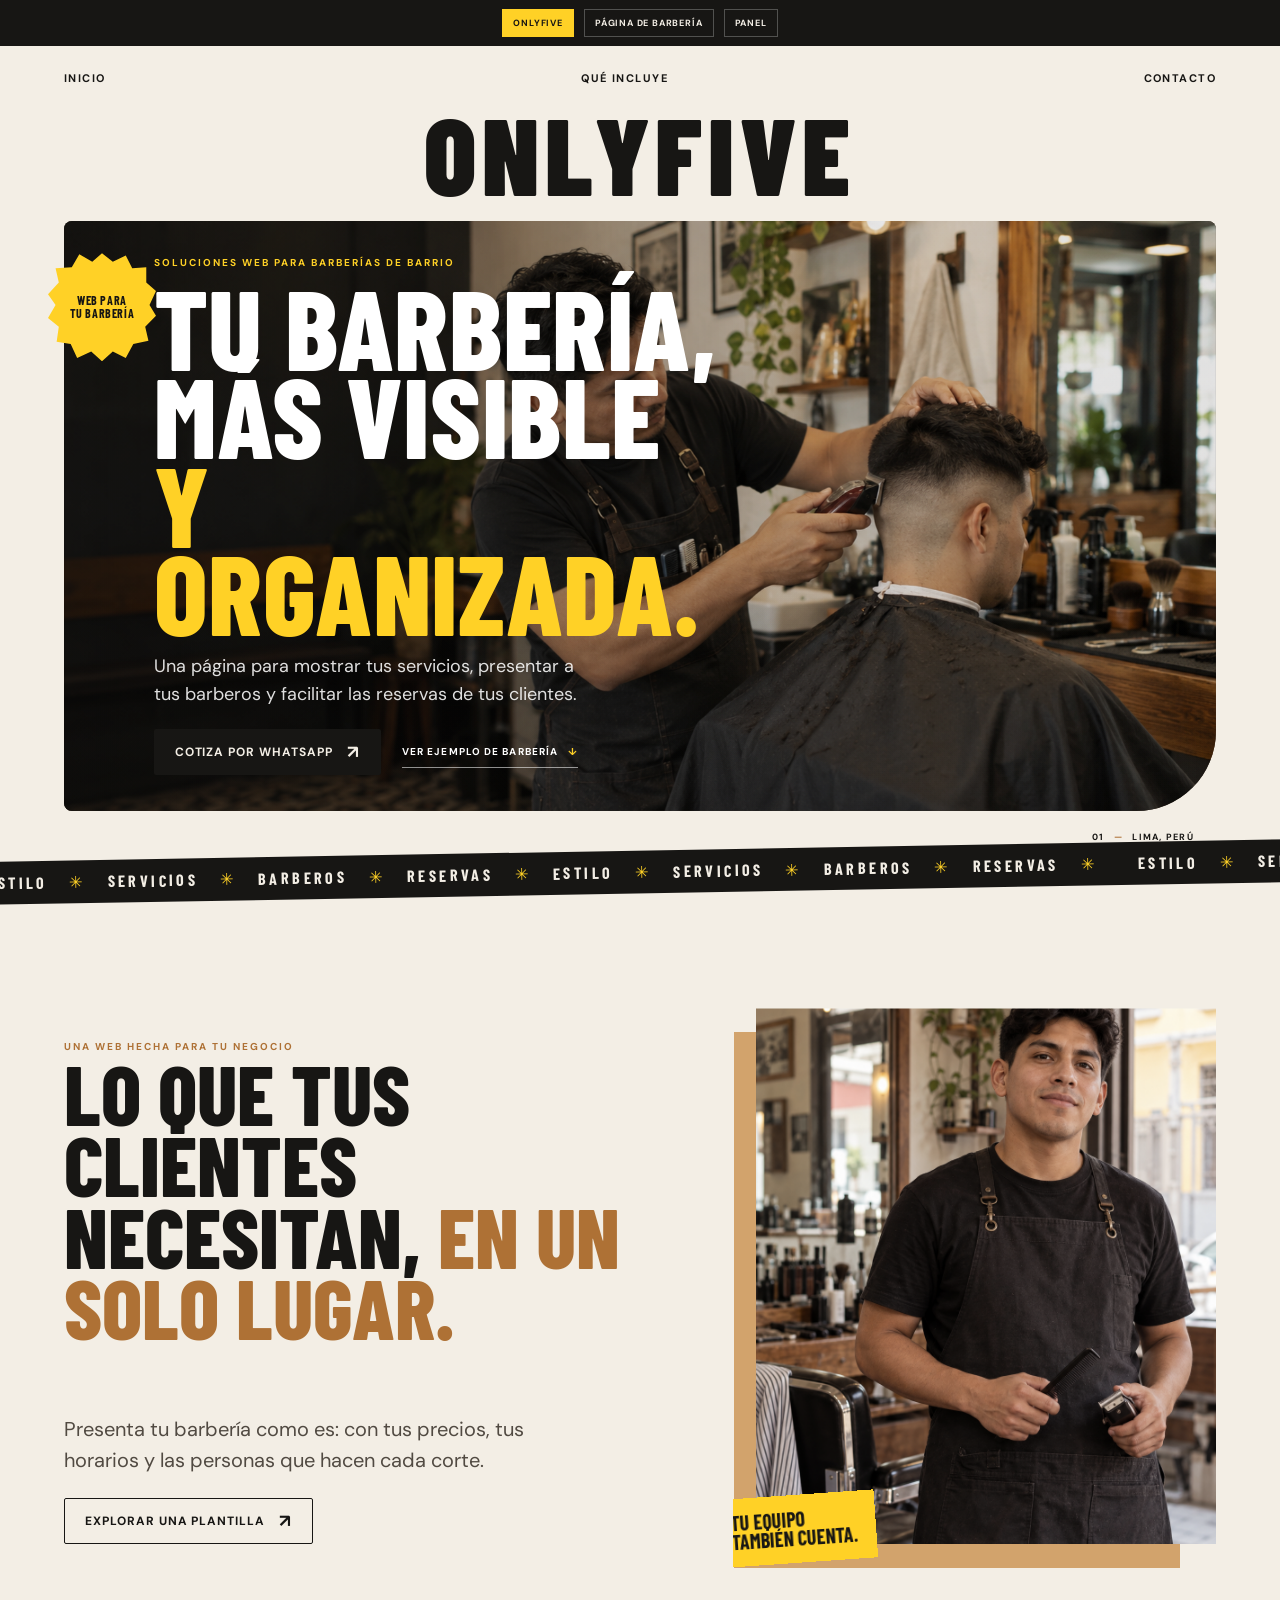
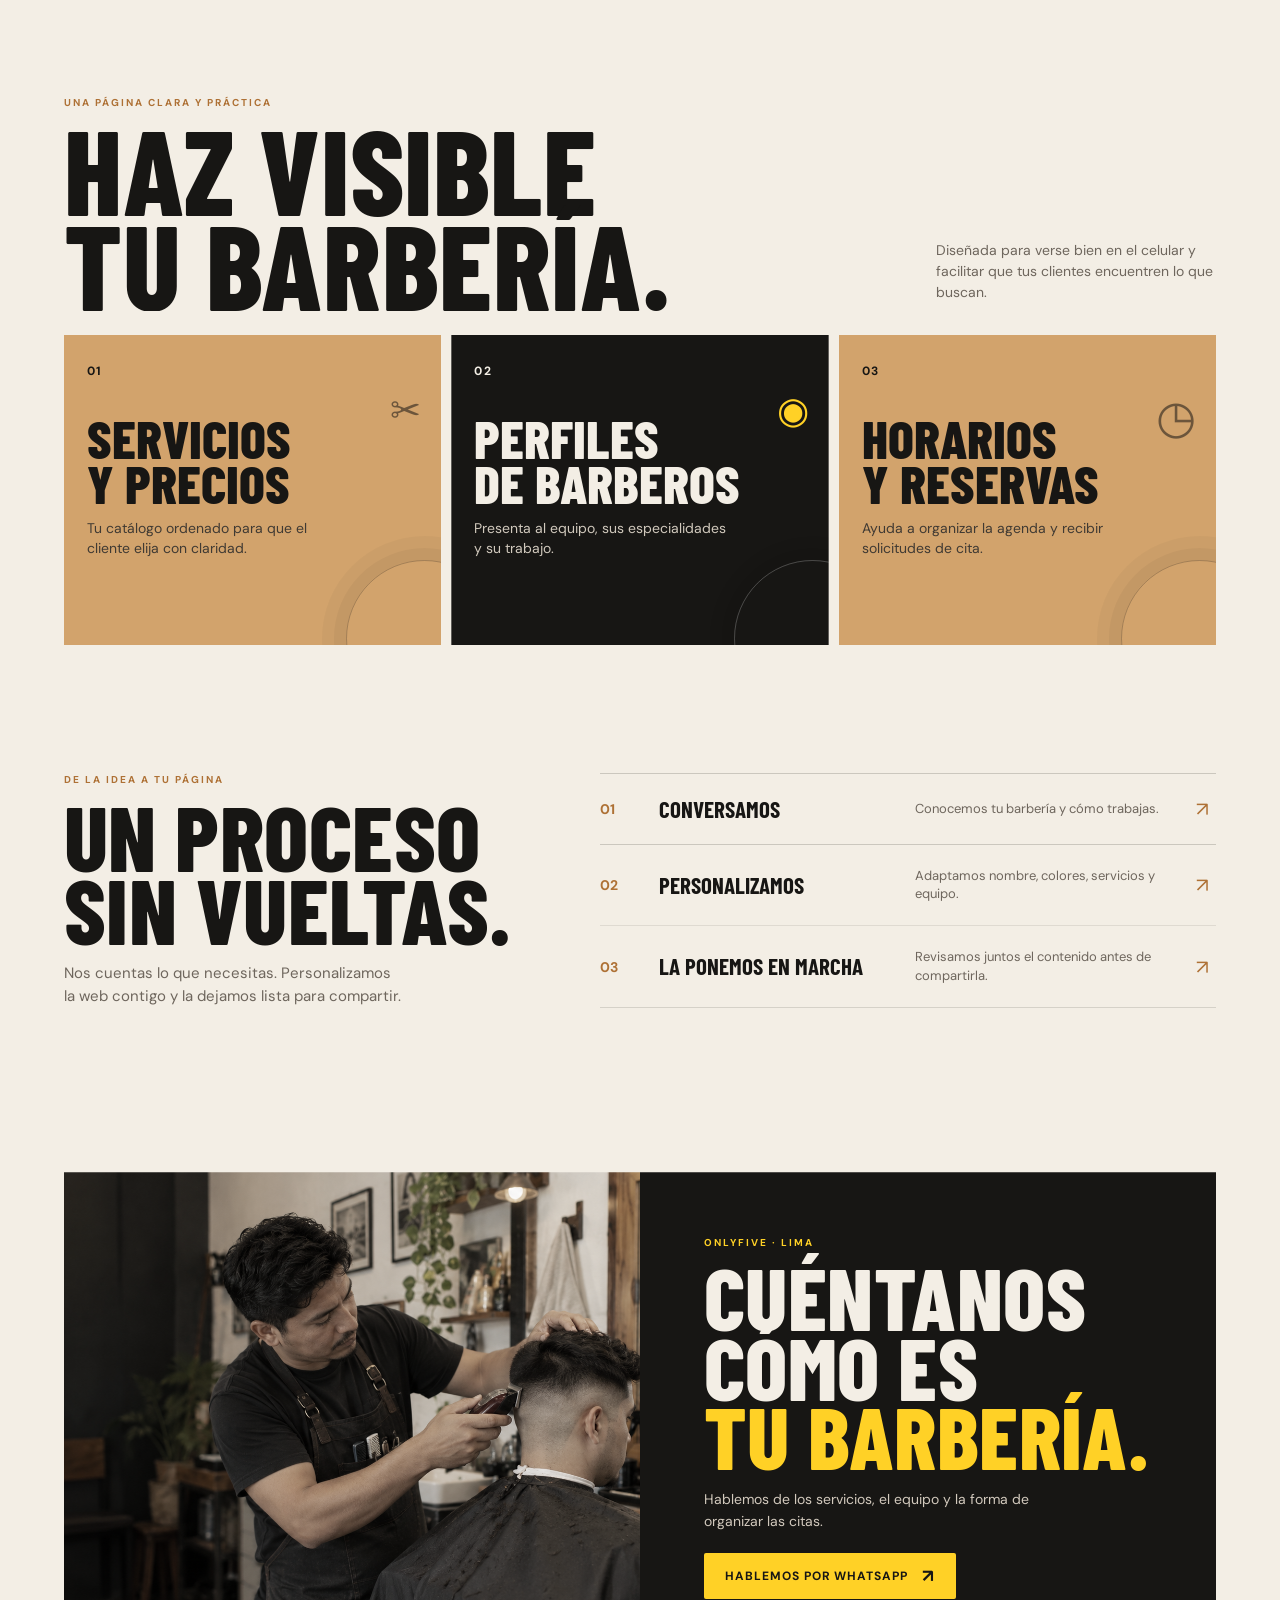
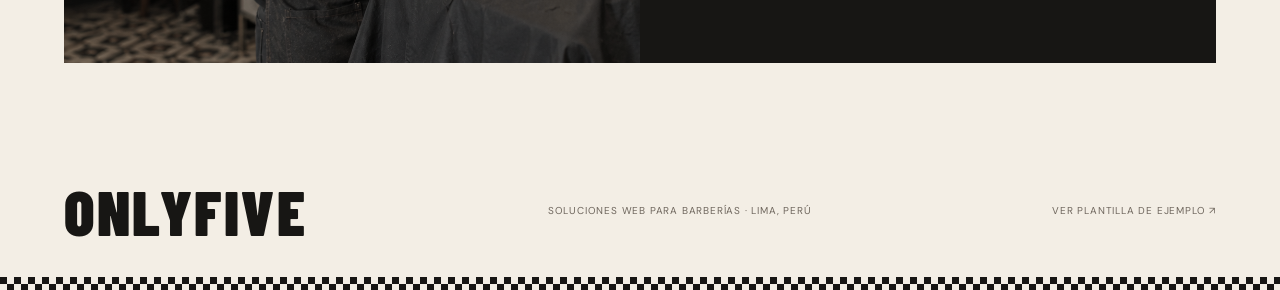
==== preview/index.html @ 7bab80ce "Agregar vista previa web para móvil" ====
<!doctype html>
<html lang="es">
<head>
  <meta charset="utf-8">
  <meta name="viewport" content="width=device-width, initial-scale=1">
  <meta name="description" content="OnlyFive crea páginas web para barberías: servicios, perfiles, horarios y reservas en un solo lugar.">
  <meta name="theme-color" content="#f3eee5">
  <title>OnlyFive — Webs para barberías</title>
  <link rel="stylesheet" href="assets/styles.css">
  <script src="assets/app.js" defer></script>
</head>
<body>
  <nav class="preview-nav" aria-label="Vistas de ejemplo"><a href="index.html" aria-current="page">OnlyFive</a><a href="barberia.html">Página de barbería</a><a href="admin.html">Panel</a></nav>
  <a class="skip-link" href="#contenido">Saltar al contenido</a>
  <div class="scroll-progress" aria-hidden="true"></div>
  <header class="site-header" id="inicio">
    <nav class="nav wrap" aria-label="Navegación principal">
      <a class="nav-link" href="#inicio">Inicio</a>
      <a class="nav-link" href="#solucion">Qué incluye</a>
      <a class="nav-link" href="#contacto">Contacto</a>
    </nav>
    <a class="wordmark" href="#inicio" aria-label="OnlyFive, inicio">ONLYFIVE</a>
  </header>
  <main id="contenido">
    <section class="hero wrap">
      <div class="hero-image image-frame"><img src="../public/assets/barberia.png" alt="Barbero realizando un corte en una barbería de barrio"></div>
      <div class="burst">Web para<br>tu barbería</div>
      <div class="hero-copy reveal">
        <p class="eyebrow">Soluciones web para barberías de barrio</p>
        <h1>Tu barbería,<br>más visible<br><em>y organizada.</em></h1>
        <p class="hero-lead">Una página para mostrar tus servicios, presentar a tus barberos y facilitar las reservas de tus clientes.</p>
        <div class="hero-actions">
          <a class="button button-dark" href="https://wa.me/?text=Hola%20OnlyFive%2C%20quiero%20una%20p%C3%A1gina%20web%20para%20mi%20barber%C3%ADa." target="_blank" rel="noopener noreferrer">Cotiza por WhatsApp <span aria-hidden="true">↗</span></a>
          <a class="text-link" href="barberia.html">Ver ejemplo de barbería <span aria-hidden="true">↓</span></a>
        </div>
      </div>
      <div class="hero-index" aria-hidden="true">01 <span>—</span> LIMA, PERÚ</div>
    </section>

    <div class="ticker" aria-label="Servicios, barberos y reservas"><div class="ticker-track" aria-hidden="true">
      <span>ESTILO <b>✳</b> SERVICIOS <b>✳</b> BARBEROS <b>✳</b> RESERVAS <b>✳</b> ESTILO <b>✳</b> SERVICIOS <b>✳</b> BARBEROS <b>✳</b> RESERVAS <b>✳</b></span>
      <span>ESTILO <b>✳</b> SERVICIOS <b>✳</b> BARBEROS <b>✳</b> RESERVAS <b>✳</b> ESTILO <b>✳</b> SERVICIOS <b>✳</b> BARBEROS <b>✳</b> RESERVAS <b>✳</b></span>
    </div></div>

    <section class="intro wrap" id="solucion">
      <div class="intro-heading reveal"><span class="eyebrow">Una web hecha para tu negocio</span><h2>Lo que tus clientes necesitan, <em>en un solo lugar.</em></h2></div>
      <div class="intro-visual reveal"><img src="../public/assets/barbero-perfil.png" alt="Barbero en su local, listo para atender"><div class="visual-note">Tu equipo<br>también cuenta.</div></div>
      <div class="intro-copy reveal"><p>Presenta tu barbería como es: con tus precios, tus horarios y las personas que hacen cada corte.</p><a class="button button-outline" href="barberia.html">Explorar una plantilla <span aria-hidden="true">↗</span></a></div>
    </section>

    <section class="features wrap" aria-labelledby="features-title">
      <div class="section-heading reveal"><p class="eyebrow">Una página clara y práctica</p><h2 id="features-title">Haz visible<br>tu barbería.</h2><p class="section-note">Diseñada para verse bien en el celular y facilitar que tus clientes encuentren lo que buscan.</p></div>
      <div class="feature-grid">
        <article class="feature-card reveal"><span class="feature-num">01</span><div class="icon-cut" aria-hidden="true">✂</div><h3>Servicios<br>y precios</h3><p>Tu catálogo ordenado para que el cliente elija con claridad.</p></article>
        <article class="feature-card feature-card-dark reveal"><span class="feature-num">02</span><div class="icon-person" aria-hidden="true">◉</div><h3>Perfiles<br>de barberos</h3><p>Presenta al equipo, sus especialidades y su trabajo.</p></article>
        <article class="feature-card reveal"><span class="feature-num">03</span><div class="icon-clock" aria-hidden="true">◷</div><h3>Horarios<br>y reservas</h3><p>Ayuda a organizar la agenda y recibir solicitudes de cita.</p></article>
      </div>
    </section>

    <section class="process wrap" aria-labelledby="process-title">
      <div class="process-top reveal"><p class="eyebrow">De la idea a tu página</p><h2 id="process-title">Un proceso<br>sin vueltas.</h2><p>Nos cuentas lo que necesitas. Personalizamos la web contigo y la dejamos lista para compartir.</p></div>
      <div class="process-list">
        <div class="process-row reveal"><span>01</span><h3>Conversamos</h3><p>Conocemos tu barbería y cómo trabajas.</p><b aria-hidden="true">↗</b></div>
        <div class="process-row reveal"><span>02</span><h3>Personalizamos</h3><p>Adaptamos nombre, colores, servicios y equipo.</p><b aria-hidden="true">↗</b></div>
        <div class="process-row reveal"><span>03</span><h3>La ponemos en marcha</h3><p>Revisamos juntos el contenido antes de compartirla.</p><b aria-hidden="true">↗</b></div>
      </div>
    </section>

    <section class="contact wrap" id="contacto">
      <div class="contact-image reveal"><img src="../public/assets/barberia.png" alt="Interior cálido de una barbería"></div>
      <div class="contact-card reveal"><p class="eyebrow">OnlyFive · Lima</p><h2>Cuéntanos<br>cómo es<br><em>tu barbería.</em></h2><p>Hablemos de los servicios, el equipo y la forma de organizar las citas.</p><a class="button button-light" href="https://wa.me/?text=Hola%20OnlyFive%2C%20quiero%20una%20p%C3%A1gina%20web%20para%20mi%20barber%C3%ADa." target="_blank" rel="noopener noreferrer">Hablemos por WhatsApp <span aria-hidden="true">↗</span></a></div>
    </section>
  </main>
  <footer class="footer wrap"><a class="footer-brand" href="#inicio">ONLYFIVE</a><span>Soluciones web para barberías · Lima, Perú</span><a href="barberia.html">Ver plantilla de ejemplo ↗</a></footer>
  <div class="checker" aria-hidden="true"></div>
</body>
</html>
---- preview/assets/styles.css ----
@import url('https://fonts.googleapis.com/css2?family=Barlow+Condensed:wght@500;600;700;800;900&family=DM+Sans:wght@400;500;600;700&display=swap');
:root{--paper:#f3eee5;--cream:#fbf8f2;--ink:#171614;--muted:#6e665d;--tan:#d2a36c;--gold:#ae7135;--yellow:#ffd126;--line:rgba(23,22,20,.18);--display:'Barlow Condensed',Impact,'Arial Narrow',sans-serif;--body:'DM Sans',Arial,sans-serif;--gutter:clamp(18px,5vw,72px);--max:1240px}
*{box-sizing:border-box}html{scroll-behavior:smooth;scroll-padding-top:30px}body{margin:0;background:var(--paper);color:var(--ink);font:16px/1.5 var(--body);overflow-x:hidden}body:before{content:"";position:fixed;inset:0;pointer-events:none;z-index:-1;opacity:.15;background-image:radial-gradient(#8c765d .55px,transparent .55px);background-size:6px 6px}img{display:block;width:100%;height:100%;object-fit:cover}a{color:inherit}.wrap{width:min(calc(100% - var(--gutter)*2),var(--max));margin-inline:auto}.scroll-progress{height:3px;width:0;position:fixed;z-index:50;top:0;left:0;background:var(--gold);transition:width .1s linear}.site-header{padding:18px 0 0;position:relative}.nav{display:flex;align-items:center;justify-content:space-between;gap:16px}.nav-link,.shop-nav a{font:700 11px/1 var(--body);letter-spacing:.13em;text-transform:uppercase;text-decoration:none;padding:9px 0;position:relative}.nav-link:after,.shop-nav a:after{content:"";position:absolute;bottom:2px;left:0;width:100%;height:2px;background:var(--gold);transform:scaleX(0);transform-origin:left;transition:transform .28s}.nav-link:hover:after,.nav-link:focus-visible:after,.shop-nav a:hover:after{transform:scaleX(1)}.wordmark{display:block;text-align:center;text-decoration:none;font:900 clamp(50px,9vw,108px)/.78 var(--display);letter-spacing:.055em;margin:18px auto 26px;transition:letter-spacing .4s}.wordmark:hover{letter-spacing:.11em}.hero{position:relative;padding-bottom:40px}.image-frame{overflow:hidden;position:relative;background:#54463a}.hero-image{height:clamp(300px,53vw,590px);border-radius:8px 8px 80px 8px}.hero-image img{object-position:55% 47%;animation:photoReveal 1.3s cubic-bezier(.2,.7,.2,1) both}.hero-image:after{content:"";position:absolute;inset:0;background:linear-gradient(90deg,rgba(12,11,10,.55),rgba(12,11,10,.08) 70%),linear-gradient(0deg,rgba(12,11,10,.18),transparent 40%)}.burst{position:absolute;z-index:2;left:-16px;top:32px;width:108px;aspect-ratio:1;display:grid;place-content:center;text-align:center;background:var(--yellow);clip-path:polygon(50% 0%,60% 8%,72% 2%,78% 14%,91% 13%,91% 27%,100% 35%,94% 48%,100% 58%,90% 68%,93% 81%,79% 84%,72% 97%,60% 91%,50% 100%,40% 91%,27% 97%,21% 84%,8% 82%,10% 68%,0% 60%,7% 48%,0% 38%,10% 27%,7% 14%,22% 13%,29% 1%,41% 8%);font:700 12px/1.1 var(--display);text-transform:uppercase;letter-spacing:.05em;animation:floatBadge 4.8s ease-in-out infinite}.hero-copy{position:absolute;z-index:2;left:clamp(25px,7vw,92px);bottom:clamp(28px,6vw,76px);max-width:610px;color:#fff}.eyebrow{font:700 10px/1.3 var(--body);letter-spacing:.2em;text-transform:uppercase;color:var(--gold);margin:0 0 13px}.hero-copy .eyebrow{color:var(--yellow)}h1,h2,h3,p{margin-top:0}.hero h1,.section-heading h2,.process-top h2,.contact-card h2,.shop-hero h1,.booking-intro h2,.barber-copy h2{font:800 clamp(54px,9vw,112px)/.79 var(--display);letter-spacing:.005em;text-transform:uppercase;margin:0 0 18px}.hero h1 em,.contact-card h2 em,.intro-heading h2 em{font-style:normal;color:var(--yellow)}.hero-lead{max-width:440px;color:rgba(255,255,255,.87);font-size:clamp(14px,1.8vw,18px);line-height:1.55;margin-bottom:20px}.hero-actions{display:flex;align-items:center;gap:21px;flex-wrap:wrap}.button{display:inline-flex;align-items:center;justify-content:center;gap:14px;border:1px solid transparent;border-radius:2px;text-decoration:none;text-transform:uppercase;font:700 12px/1 var(--body);letter-spacing:.08em;padding:16px 20px;transition:transform .22s,background .22s,color .22s,border-color .22s;position:relative;overflow:hidden}.button span{font-size:18px;line-height:0;transition:transform .2s}.button:hover{transform:translateY(-3px)}.button:hover span{transform:translate(3px,-2px)}.button-dark{color:var(--paper);background:var(--ink)}.button-dark:hover{background:var(--gold)}.button-light{background:var(--yellow);color:var(--ink)}.button-light:hover{background:var(--paper)}.button-outline{border-color:var(--ink);color:var(--ink);background:transparent}.button-outline:hover{background:var(--ink);color:var(--paper)}.text-link{color:#fff;text-decoration:none;text-transform:uppercase;font-size:10px;font-weight:700;letter-spacing:.11em;border-bottom:1px solid rgba(255,255,255,.55);padding:8px 0}.text-link span{color:var(--yellow);margin-left:7px}.hero-index{position:absolute;right:22px;bottom:8px;font:700 9px var(--body);letter-spacing:.14em}.hero-index span{color:var(--gold);padding:0 6px}
.ticker{background:var(--ink);color:var(--paper);padding:13px 0;overflow:hidden;margin:0 0 clamp(54px,9vw,118px);transform:rotate(-1deg) scale(1.02)}.ticker-track{width:max-content;display:flex;animation:marquee 26s linear infinite}.ticker-track span{white-space:nowrap;font:700 16px/1 var(--display);letter-spacing:.2em;text-transform:uppercase;padding-right:25px}.ticker-track b{color:var(--yellow);font-weight:500;padding:0 15px}.ticker:hover .ticker-track{animation-play-state:paused}.intro{display:grid;grid-template-columns:1.1fr .9fr;grid-template-rows:auto auto;gap:0 7%;align-items:center;margin-bottom:clamp(70px,10vw,135px)}.intro-heading{grid-column:1;grid-row:1;padding:0 0 23px}.intro-heading h2{font:800 clamp(43px,7vw,84px)/.85 var(--display);text-transform:uppercase;max-width:680px;margin:0}.intro-heading h2 em{color:var(--gold)}.intro-visual{grid-column:2;grid-row:1/3;position:relative;height:clamp(320px,47vw,560px);padding:0 0 24px 22px}.intro-visual:before{content:"";position:absolute;left:0;top:24px;right:36px;bottom:0;background:var(--tan)}.intro-visual img{position:relative;z-index:1;object-position:60% center;filter:saturate(.8);transition:transform .75s}.intro-visual:hover img{transform:translate(-7px,-7px)}.visual-note{position:absolute;z-index:2;left:-22px;bottom:5px;background:var(--yellow);padding:15px 19px;font:700 20px/.95 var(--display);text-transform:uppercase;transform:rotate(-4deg)}.intro-copy{grid-column:1;grid-row:2;max-width:490px}.intro-copy p{font-size:clamp(16px,2vw,20px);line-height:1.55;color:#514a42;margin-bottom:22px}.features{padding:0 0 clamp(70px,10vw,130px)}.section-heading{display:grid;grid-template-columns:1fr auto;align-items:end;gap:12px 36px;margin-bottom:24px}.section-heading .eyebrow{grid-column:1/-1;margin:0}.section-heading h2{font-size:clamp(58px,10vw,120px);margin:0}.section-note{max-width:280px;margin:0 0 8px;color:var(--muted);font-size:14px}.feature-grid{display:grid;grid-template-columns:repeat(3,1fr);gap:10px}.feature-card{min-height:310px;background:var(--tan);padding:23px;position:relative;overflow:hidden;transition:transform .35s,box-shadow .35s,background .3s}.feature-card:nth-child(2){transform:translateY(24px)}.feature-card:hover{transform:translateY(-8px);box-shadow:0 20px 34px rgba(35,25,15,.14);background:#dcb17f}.feature-card:nth-child(2):hover{transform:translateY(12px)}.feature-card-dark{background:var(--ink);color:var(--paper)}.feature-card-dark:hover{background:#302c27}.feature-num{font:700 12px var(--body);letter-spacing:.12em}.feature-card h3{font:800 clamp(33px,5vw,54px)/.83 var(--display);text-transform:uppercase;margin:34px 0 12px}.feature-card p{max-width:260px;color:#403a33;font-size:14px;line-height:1.45;margin:0}.feature-card-dark p{color:#d1c9bd}.icon-cut,.icon-person,.icon-clock{position:absolute;right:20px;top:48px;font-size:37px;color:rgba(23,22,20,.55)}.icon-person{color:var(--yellow)}.icon-clock{font-size:46px}.feature-card:after{content:"";position:absolute;width:155px;height:155px;border:1px solid rgba(23,22,20,.25);border-radius:50%;right:-62px;bottom:-72px;box-shadow:0 0 0 12px rgba(23,22,20,.04),0 0 0 24px rgba(23,22,20,.03)}.feature-card-dark:after{border-color:rgba(255,255,255,.22)}
.process{display:grid;grid-template-columns:.85fr 1.15fr;gap:7%;padding:0 0 clamp(75px,12vw,150px);align-items:start}.process-top{position:sticky;top:40px}.process-top h2{font-size:clamp(55px,8vw,92px);margin-bottom:18px}.process-top>p:last-child{max-width:340px;color:var(--muted);font-size:15px}.process-row{display:grid;grid-template-columns:45px 1fr 1.1fr 20px;align-items:center;gap:14px;padding:22px 0;border-top:1px solid var(--line);transition:padding .25s}.process-row:last-child{border-bottom:1px solid var(--line)}.process-row:hover{padding-inline:10px;background:rgba(210,163,108,.12)}.process-row span{font:700 14px var(--body);color:var(--gold)}.process-row h3{font:700 23px/.9 var(--display);text-transform:uppercase;margin:0}.process-row p{font-size:13px;line-height:1.4;color:var(--muted);margin:0}.process-row b{font:20px var(--body);color:var(--gold);transition:transform .25s}.process-row:hover b{transform:translate(3px,-3px)}.contact{display:grid;grid-template-columns:1fr 1fr;min-height:440px;margin-bottom:clamp(50px,8vw,100px)}.contact-image{min-height:440px;overflow:hidden}.contact-image img{object-position:55% center;filter:grayscale(.45);transition:transform .8s}.contact-image:hover img{transform:scale(1.035)}.contact-card{background:var(--ink);color:var(--paper);padding:clamp(28px,5vw,65px);display:flex;flex-direction:column;align-items:flex-start;justify-content:center}.contact-card h2{font-size:clamp(52px,7.5vw,88px);margin-bottom:18px}.contact-card>p:not(.eyebrow){color:#d2c9bd;max-width:360px;font-size:14px;line-height:1.55;margin-bottom:21px}.contact-card .eyebrow{color:var(--yellow)}.footer{min-height:114px;display:flex;align-items:center;justify-content:space-between;gap:20px;padding-bottom:19px}.footer-brand{font:900 clamp(36px,6vw,63px)/.8 var(--display);letter-spacing:.04em;text-decoration:none}.footer span,.footer>a:last-child{font-size:10px;letter-spacing:.08em;text-transform:uppercase;color:var(--muted);text-decoration:none}.footer>a:last-child:hover{color:var(--gold)}.checker{height:13px;background-color:var(--ink);background-image:linear-gradient(45deg,var(--paper) 25%,transparent 25%),linear-gradient(-45deg,var(--paper) 25%,transparent 25%),linear-gradient(45deg,transparent 75%,var(--paper) 75%),linear-gradient(-45deg,transparent 75%,var(--paper) 75%);background-size:14px 14px;background-position:0 0,0 7px,7px -7px,-7px 0}
/* Página de muestra de una barbería */
.shop-header{display:flex;align-items:center;justify-content:space-between;padding-top:21px;padding-bottom:18px;border-bottom:1px solid var(--line)}.shop-logo{font:800 31px/.8 var(--display);text-transform:uppercase;text-decoration:none}.shop-logo small{display:block;font:700 8px var(--body);letter-spacing:.22em;margin-top:6px}.shop-nav{display:flex;gap:clamp(16px,3vw,40px)}.shop-nav a{font-size:9px}.shop-hero{height:clamp(430px,61vw,690px);position:relative;margin-top:21px;margin-bottom:clamp(68px,10vw,125px)}.shop-hero-photo{position:absolute;inset:0 0 0 25%;border-radius:6px 6px 75px 6px}.shop-hero-photo img{object-position:65% center;animation:photoReveal 1.2s both}.shop-hero-photo:after{content:"";position:absolute;inset:0;background:linear-gradient(90deg,rgba(15,14,12,.1),rgba(15,14,12,.56))}.shop-hero-content{position:absolute;left:0;top:50%;transform:translateY(-50%);z-index:2;background:var(--paper);padding:clamp(24px,4vw,52px);width:min(54%,570px);box-shadow:10px 12px 0 var(--tan)}.shop-hero h1{font-size:clamp(62px,10vw,126px);margin:0 0 12px}.shop-hero-content>p:not(.eyebrow){max-width:400px;color:#5c554c;font-size:15px;margin:0 0 20px}.demo-label{position:absolute;right:0;bottom:-24px;font-size:9px;letter-spacing:.15em;font-weight:700;color:var(--gold)}.shop-services{display:grid;grid-template-columns:.75fr 1.25fr;gap:8%;padding-bottom:clamp(70px,10vw,130px)}.shop-services .section-heading{display:block;align-self:start;position:sticky;top:35px}.shop-services .section-heading h2{font-size:clamp(57px,8vw,96px);margin:0 0 17px}.shop-services .section-note{font-size:13px}.service-list{border-top:1px solid var(--line)}.service-row{display:flex;justify-content:space-between;align-items:center;gap:20px;border-bottom:1px solid var(--line);padding:20px 0}.service-row span{font-size:9px;letter-spacing:.15em;color:var(--gold);font-weight:700}.service-row h3{font:700 27px/.92 var(--display);text-transform:uppercase;margin:5px 0}.service-row p{font-size:12px;color:var(--muted);margin:0}.service-row>strong{font:700 19px var(--display);white-space:nowrap}.barber-showcase{display:grid;grid-template-columns:1fr 1fr;background:var(--tan);margin-bottom:clamp(70px,10vw,125px)}.barber-photo{height:clamp(350px,48vw,550px);overflow:hidden}.barber-photo img{object-position:center 25%;filter:grayscale(1);transition:transform .8s}.barber-photo:hover img{transform:scale(1.035)}.barber-copy{padding:clamp(28px,5vw,68px);align-self:center}.barber-copy h2{font-size:clamp(55px,8vw,95px)}.barber-name{border-top:1px solid rgba(23,22,20,.25);padding:15px 0;display:flex;flex-direction:column}.barber-name strong{font:700 23px var(--display);text-transform:uppercase}.barber-name span{font-size:12px;color:#4f473e}.booking{display:grid;grid-template-columns:.8fr 1.2fr;gap:8%;padding-bottom:clamp(65px,10vw,120px)}.booking-intro h2{font-size:clamp(60px,9vw,106px)}.booking-intro>p:last-child{max-width:370px;color:var(--muted);font-size:14px}.booking-form{background:var(--cream);border:1px solid var(--line);padding:clamp(20px,4vw,40px);display:grid;gap:14px;box-shadow:10px 10px 0 rgba(210,163,108,.38)}.booking-form label{display:grid;gap:7px;font-size:10px;letter-spacing:.1em;text-transform:uppercase;font-weight:700}.booking-form input,.booking-form select{width:100%;height:45px;border:1px solid #d6cec2;background:#fffefa;color:var(--ink);padding:0 12px;font:14px var(--body);border-radius:0}.booking-form input:focus,.booking-form select:focus{outline:2px solid var(--gold);outline-offset:1px}.form-pair{display:grid;grid-template-columns:1fr 1fr;gap:13px}.booking-form button{justify-self:start;cursor:pointer;margin-top:3px}.booking-form>small{font-size:11px;color:var(--muted)}.shop-footer{border-top:1px solid var(--line);padding-top:18px}.shop-footer>.wrap{display:flex;align-items:center;justify-content:space-between;gap:15px;padding-bottom:20px}.shop-footer>.wrap>span,.shop-footer>.wrap>a:last-child{font-size:10px;color:var(--muted);text-transform:uppercase;letter-spacing:.08em;text-decoration:none}
.message-page{min-height:100svh;display:grid;place-items:center;padding:24px}.message-card{width:min(100%,620px);background:var(--cream);border:1px solid var(--line);padding:clamp(24px,6vw,58px);box-shadow:12px 12px 0 var(--tan)}.message-card .wordmark{font-size:58px;text-align:left;margin:0 0 35px}.message-card h1{font:800 clamp(42px,8vw,76px)/.88 var(--display);text-transform:uppercase;margin:0 0 14px}.message-card p{color:var(--muted);margin-bottom:22px}
.reveal{opacity:0;transform:translateY(26px);clip-path:inset(0 0 10%);transition:opacity .7s ease,transform .7s cubic-bezier(.2,.7,.2,1),clip-path .7s ease}.reveal.is-visible{opacity:1;transform:translateY(0);clip-path:inset(0)}.feature-card:nth-child(2){transition-delay:.1s}.feature-card:nth-child(3){transition-delay:.2s}.process-row:nth-child(2){transition-delay:.09s}.process-row:nth-child(3){transition-delay:.18s}
@keyframes photoReveal{from{transform:scale(1.07);filter:brightness(.7)}to{transform:scale(1);filter:brightness(1)}}@keyframes floatBadge{0%,100%{transform:rotate(-6deg) translateY(0)}50%{transform:rotate(-2deg) translateY(-9px)}}@keyframes marquee{to{transform:translateX(-50%)}}
@media(max-width:760px){:root{--gutter:18px}.wordmark{font-size:58px;margin:15px auto 18px}.hero-image{height:430px;border-radius:6px 6px 42px 6px}.hero-copy{left:24px;right:20px;bottom:38px}.hero h1{font-size:clamp(59px,14vw,86px)}.hero-index{right:4px}.burst{width:84px;left:-7px;top:20px;font-size:10px}.hero-actions{gap:13px}.button{padding:15px 16px}.ticker{margin-bottom:65px}.intro{grid-template-columns:1fr;gap:18px;margin-bottom:75px}.intro-heading,.intro-visual,.intro-copy{grid-column:1;grid-row:auto}.intro-heading h2{font-size:57px}.intro-visual{height:370px;max-width:470px;margin-left:auto;width:90%}.intro-copy{max-width:510px}.section-heading{display:block}.section-heading h2{font-size:72px;margin-bottom:10px}.section-note{max-width:440px}.feature-grid{grid-template-columns:1fr;gap:8px}.feature-card,.feature-card:nth-child(2){min-height:230px;transform:none}.feature-card:hover,.feature-card:nth-child(2):hover{transform:translateY(-5px)}.feature-card h3{font-size:48px;margin:29px 0 10px}.icon-cut,.icon-person,.icon-clock{top:34px}.process{grid-template-columns:1fr;gap:22px}.process-top{position:static}.process-top h2{font-size:66px}.process-row{grid-template-columns:35px 1fr 20px;gap:10px;padding:17px 0}.process-row p{grid-column:2;grid-row:2}.process-row b{grid-column:3;grid-row:1/3}.contact{grid-template-columns:1fr}.contact-image{min-height:290px;height:55vw}.contact-card{padding:31px 23px}.contact-card h2{font-size:68px}.footer{flex-wrap:wrap;padding:0 0 18px}.footer-brand{width:100%;font-size:57px}.footer span{flex:1}.shop-header{align-items:flex-start}.shop-logo{font-size:25px}.shop-nav{gap:13px}.shop-nav a{font-size:8px;letter-spacing:.08em}.shop-hero{height:600px}.shop-hero-photo{inset:0 0 70px 8%;border-radius:5px 5px 40px 5px}.shop-hero-content{top:auto;bottom:0;transform:none;width:86%;padding:23px;box-shadow:7px 8px 0 var(--tan)}.shop-hero h1{font-size:76px}.shop-hero-content>p:not(.eyebrow){font-size:13px}.demo-label{right:0;bottom:41px;font-size:7px}.shop-services{grid-template-columns:1fr;gap:16px}.shop-services .section-heading{position:static}.shop-services .section-heading h2{font-size:67px}.barber-showcase{grid-template-columns:1fr}.barber-photo{height:390px}.barber-copy{padding:24px}.barber-copy h2{font-size:68px}.booking{grid-template-columns:1fr;gap:18px}.booking-intro h2{font-size:75px}.shop-footer>.wrap{flex-wrap:wrap}.shop-footer>.wrap>*{flex:1 1 40%}}
@media(max-width:420px){.nav-link{font-size:9px;letter-spacing:.08em}.wordmark{font-size:49px}.hero-image{height:390px}.hero h1{font-size:57px}.hero-lead{font-size:13px}.hero-actions{align-items:flex-start;flex-direction:column}.text-link{margin-left:2px}.intro-heading h2{font-size:49px}.intro-visual{height:315px}.section-heading h2{font-size:63px}.shop-nav{gap:9px}.shop-nav a{font-size:7px}.shop-logo{font-size:22px}.shop-hero{height:535px}.shop-hero h1{font-size:65px}.form-pair{grid-template-columns:1fr 1fr;gap:8px}}
@media(prefers-reduced-motion:reduce){html{scroll-behavior:auto}*,*::before,*::after{animation-duration:.01ms!important;animation-iteration-count:1!important;transition-duration:.01ms!important}.reveal{opacity:1;transform:none;clip-path:none}}

/* Accesibilidad y gestión de la barbería */
:focus-visible{outline:3px solid var(--gold);outline-offset:3px}
.skip-link{position:fixed;z-index:100;left:12px;top:12px;padding:12px 16px;background:var(--yellow);color:var(--ink);font-weight:700;transform:translateY(-160%)}
.skip-link:focus{transform:translateY(0)}
.booking-form button:disabled{cursor:not-allowed;opacity:.52;transform:none}
.availability-status{margin:-5px 0 0;color:#514a42;font-size:12px;line-height:1.45}
.privacy-consent{grid-template-columns:20px 1fr!important;align-items:start;gap:10px!important;font-size:12px!important;letter-spacing:0!important;text-transform:none!important;line-height:1.5;font-weight:500!important}
.privacy-consent input{width:18px!important;height:18px!important;margin:1px 0 0;accent-color:var(--gold)}
.privacy-consent a,.shop-nav-link{color:var(--gold);font-weight:700}
.booking-contact-link{grid-column:2;text-align:right;color:var(--gold);font-size:12px;font-weight:700}
.shop-nav-link{font-size:11px;letter-spacing:.08em;text-transform:uppercase;text-decoration:none}
.privacy-page{min-height:100vh}
.privacy-main{padding-top:clamp(48px,9vw,100px);padding-bottom:clamp(48px,9vw,100px);max-width:900px}
.privacy-main h1{font:800 clamp(50px,9vw,104px)/.86 var(--display);text-transform:uppercase;max-width:760px;margin:0 0 18px}
.privacy-intro{max-width:650px;color:var(--muted);font-size:clamp(17px,2.5vw,22px);margin-bottom:42px}
.privacy-copy{background:var(--cream);border:1px solid var(--line);padding:clamp(22px,5vw,54px);box-shadow:10px 10px 0 var(--tan)}
.privacy-copy h2{font:700 28px/.95 var(--display);text-transform:uppercase;margin:0 0 12px}
.privacy-copy p{white-space:normal;color:#514a42;line-height:1.7;margin:0 0 28px}
.privacy-reminder{margin:35px 0 0;color:var(--muted);font-size:13px}

.admin-page{min-height:100vh;background:var(--paper)}
.admin-header{border-bottom:1px solid var(--line);background:rgba(251,248,242,.86)}
.admin-header-inner{min-height:82px;display:flex;align-items:center;justify-content:space-between;gap:18px}
.admin-header-inner>div{display:flex;align-items:center;gap:22px;font-size:12px}
.admin-wordmark{font-size:43px;margin:0;text-align:left;line-height:.9}
.admin-header-inner form{display:inline}
.admin-link-button,.admin-back-link{border:0;background:none;padding:0;color:var(--gold);font:700 11px var(--body);text-transform:uppercase;letter-spacing:.08em;text-decoration:none;cursor:pointer}
.admin-main{padding-top:clamp(35px,6vw,70px);padding-bottom:60px}
.admin-title-row{display:flex;align-items:end;justify-content:space-between;gap:24px;margin-bottom:28px}
.admin-title-row h1{font:800 clamp(56px,8vw,88px)/.84 var(--display);text-transform:uppercase;margin:0 0 10px}
.admin-title-row p:not(.eyebrow){color:var(--muted);margin:0}
.admin-stats{display:grid;grid-template-columns:repeat(4,minmax(0,1fr));gap:12px;margin-bottom:22px}
.admin-stats article{background:var(--ink);color:var(--paper);padding:18px 20px;display:flex;flex-direction:column;gap:10px}
.admin-stats article:first-child{background:var(--yellow);color:var(--ink)}
.admin-stats span{font-size:10px;text-transform:uppercase;letter-spacing:.12em}
.admin-stats strong{font:800 42px/.9 var(--display)}
.admin-filters{display:flex;gap:8px;flex-wrap:wrap;margin:20px 0}
.admin-filters a{padding:9px 13px;border:1px solid var(--line);font-size:10px;text-transform:uppercase;letter-spacing:.08em;text-decoration:none}
.admin-filters a.is-active,.admin-filters a:hover{background:var(--ink);border-color:var(--ink);color:var(--paper)}
.admin-reservations{display:grid;grid-template-columns:repeat(2,minmax(0,1fr));gap:14px}
.admin-reservation,.admin-settings-card,.admin-empty{background:var(--cream);border:1px solid var(--line);padding:clamp(20px,3vw,30px);box-shadow:6px 6px 0 rgba(210,163,108,.35)}
.admin-reservation-top{display:flex;justify-content:space-between;align-items:center;gap:10px;margin-bottom:15px}
.admin-reservation-code{font-size:10px;color:var(--muted);letter-spacing:.08em}
.status-pill{display:inline-block;padding:5px 9px;font-size:9px;line-height:1.2;font-weight:700;text-transform:uppercase;letter-spacing:.1em;background:#e8e0d4}
.status-pendiente{background:var(--yellow)}.status-confirmada{background:#d7ead9;color:#174b26}.status-cancelada{background:#f3d9d5;color:#742c23}.status-atendida{background:#dce2e8;color:#27394a}
.admin-reservation h2{font:700 30px/.95 var(--display);text-transform:uppercase;margin:0 0 8px;overflow-wrap:anywhere}
.admin-reservation-time{font-size:13px;color:var(--muted);margin:0 0 16px}
.admin-reservation dl{display:grid;grid-template-columns:repeat(2,minmax(0,1fr));gap:12px;margin:0 0 18px}
.admin-reservation dl div{min-width:0}.admin-reservation dt{font-size:9px;text-transform:uppercase;letter-spacing:.12em;color:var(--gold)}
.admin-reservation dd{font-size:13px;margin:3px 0 0;overflow-wrap:anywhere}
.admin-reservation-actions{display:flex;flex-wrap:wrap;align-items:center;gap:8px}
.admin-reservation-actions form{margin:0}.admin-reservation-actions .button{font-size:9px;padding:12px}
.admin-whatsapp{font-size:10px;font-weight:700;color:var(--gold);text-decoration:none;text-transform:uppercase;letter-spacing:.07em;padding:10px}
.admin-empty{text-align:center;padding:48px 20px}.admin-empty h2{font:700 28px var(--display);text-transform:uppercase;margin-bottom:7px}.admin-empty p{color:var(--muted);margin:0}
.admin-footnote{font-size:11px;color:var(--muted);margin-top:20px}
.admin-alert,.admin-success{padding:13px 15px;margin:0 0 18px;font-size:13px;border-left:4px solid var(--gold);background:#f3e9da}
.admin-success{border-color:#3a8049;background:#e7f0e3;color:#245b30}
.admin-footer{border-top:1px solid var(--line);padding-top:16px;padding-bottom:24px;display:flex;justify-content:space-between;gap:14px}
.admin-footer a{font-size:10px;text-transform:uppercase;letter-spacing:.08em;color:var(--muted);text-decoration:none}
.admin-footer a:hover{color:var(--gold)}
.admin-login-shell{min-height:100vh;display:grid;place-content:center;padding:28px 20px}
.admin-login-wordmark{font-size:clamp(54px,9vw,86px);margin:0 auto 25px}
.admin-login-card{width:min(100%,510px);background:var(--cream);border:1px solid var(--line);padding:clamp(24px,5vw,48px);box-shadow:11px 11px 0 var(--tan)}
.admin-login-card h1{font:800 clamp(45px,8vw,74px)/.85 var(--display);text-transform:uppercase;margin:0 0 15px}
.admin-login-card>p:not(.eyebrow){color:var(--muted);font-size:14px}
.admin-login-form{display:grid;gap:9px;margin:24px 0}
.admin-login-form label,.admin-settings-form>label,.admin-record-form>label{font-size:10px;font-weight:700;letter-spacing:.1em;text-transform:uppercase}
.admin-login-form input,.admin-settings-form input:not([type=checkbox]):not([type=file]),.admin-settings-form textarea,.admin-record-form input:not([type=checkbox]),.admin-hour-row input{width:100%;min-height:43px;border:1px solid #d6cec2;background:#fffefa;color:var(--ink);padding:10px 12px;font:14px var(--body);border-radius:0}
.admin-login-form button{justify-self:start;margin-top:8px}
.admin-setup-note{padding:12px;background:#f3e9da;border-left:4px solid var(--gold);font-size:12px!important}
.admin-setup-note code{font-size:11px}
.admin-back-link{display:inline-block;margin-top:10px}
.admin-settings-card{margin:0 0 24px;padding:clamp(20px,4vw,38px)}
.admin-section-heading{margin-bottom:22px}.admin-section-heading h2{font:700 clamp(34px,5vw,50px)/.9 var(--display);text-transform:uppercase;margin:0 0 9px}.admin-section-heading>p:last-child{font-size:13px;color:var(--muted);margin:0}
.admin-settings-form{display:grid;gap:16px}.admin-settings-form>label,.admin-record-form>label{display:grid;gap:7px}
.admin-settings-form small,.admin-hours-form>small{font-size:11px;color:var(--muted);letter-spacing:0;text-transform:none;font-weight:400}
.admin-settings-form textarea{resize:vertical;min-height:88px}
.admin-upload-grid{display:grid;grid-template-columns:1fr 1fr;gap:16px}
.admin-upload-grid label{display:grid;align-content:start;gap:8px;font-size:10px;font-weight:700;letter-spacing:.1em;text-transform:uppercase}
.admin-upload-grid input[type=file]{width:100%;font:12px var(--body)}
.admin-image-preview{width:min(100%,310px);height:160px;object-fit:cover;border:1px solid var(--line)}
.admin-record-form{display:grid;grid-template-columns:1.1fr 1.5fr .8fr .8fr auto auto;align-items:end;gap:11px;padding:17px 0;border-top:1px solid var(--line)}
.admin-record-form input:not([type=checkbox]){min-width:0}.admin-record-form .button{font-size:9px;padding:13px;white-space:nowrap}
.admin-checkbox{display:flex!important;align-items:center;gap:8px;white-space:nowrap}
.admin-checkbox input{width:18px;height:18px;accent-color:var(--gold)}
.admin-add-details{padding:14px 0;border-top:1px solid var(--line)}
.admin-add-details summary{cursor:pointer;color:var(--gold);font-weight:700;font-size:11px;text-transform:uppercase;letter-spacing:.08em}
.admin-add-details .admin-record-form{border-top:0}
.admin-barber-settings{padding:16px 0 23px;border-top:1px solid var(--line)}
.admin-barber-settings>.admin-record-form{grid-template-columns:1fr 1fr auto auto}
.admin-hours-form{background:#f3eee5;padding:18px;margin-top:12px}
.admin-hours-form h3{font:700 23px var(--display);text-transform:uppercase;margin:0 0 12px}
.admin-hour-row{display:grid;grid-template-columns:1fr 1fr 1fr;align-items:center;gap:12px;padding:8px 0;border-top:1px solid var(--line)}
.admin-hour-row strong{font-size:11px}.admin-hour-row label{display:grid;grid-template-columns:auto 1fr;align-items:center;gap:8px;font-size:9px;text-transform:uppercase;letter-spacing:.05em}
.admin-hour-row input{min-height:36px;padding:6px 8px}.admin-hours-form>small{display:block;margin:12px 0}
@media(max-width:800px){
  .admin-title-row{align-items:flex-start;flex-direction:column}.admin-stats{grid-template-columns:repeat(2,minmax(0,1fr))}
  .admin-reservations{grid-template-columns:1fr}.admin-record-form{grid-template-columns:repeat(2,minmax(0,1fr))}
  .admin-record-form .button{justify-self:start}.admin-barber-settings>.admin-record-form{grid-template-columns:1fr 1fr}
}
@media(max-width:560px){
  .admin-header-inner{align-items:flex-start;padding-top:14px;padding-bottom:14px}.admin-header-inner>div{align-items:flex-end;flex-direction:column;gap:8px;text-align:right;font-size:10px}
  .admin-wordmark{font-size:34px}.admin-stats{gap:7px}.admin-stats article{padding:14px}.admin-reservation dl{grid-template-columns:1fr 1fr}
  .admin-upload-grid{grid-template-columns:1fr}.admin-record-form,.admin-barber-settings>.admin-record-form{grid-template-columns:1fr}
  .admin-hour-row{grid-template-columns:1fr 1fr;gap:8px}.admin-hour-row strong{grid-column:1/-1}.admin-hour-row label{grid-template-columns:1fr;gap:4px}
  .admin-footer{flex-direction:column}.booking-contact-link{grid-column:1;text-align:left}
}

.preview-nav{position:sticky;top:0;z-index:60;display:flex;justify-content:center;gap:10px;flex-wrap:wrap;padding:9px 12px;background:var(--ink);color:var(--paper)}.preview-nav a{padding:7px 10px;color:inherit;text-decoration:none;font:700 9px var(--body);letter-spacing:.09em;text-transform:uppercase;border:1px solid rgba(255,255,255,.25)}.preview-nav a[aria-current=page],.preview-nav a:hover{background:var(--yellow);border-color:var(--yellow);color:var(--ink)}
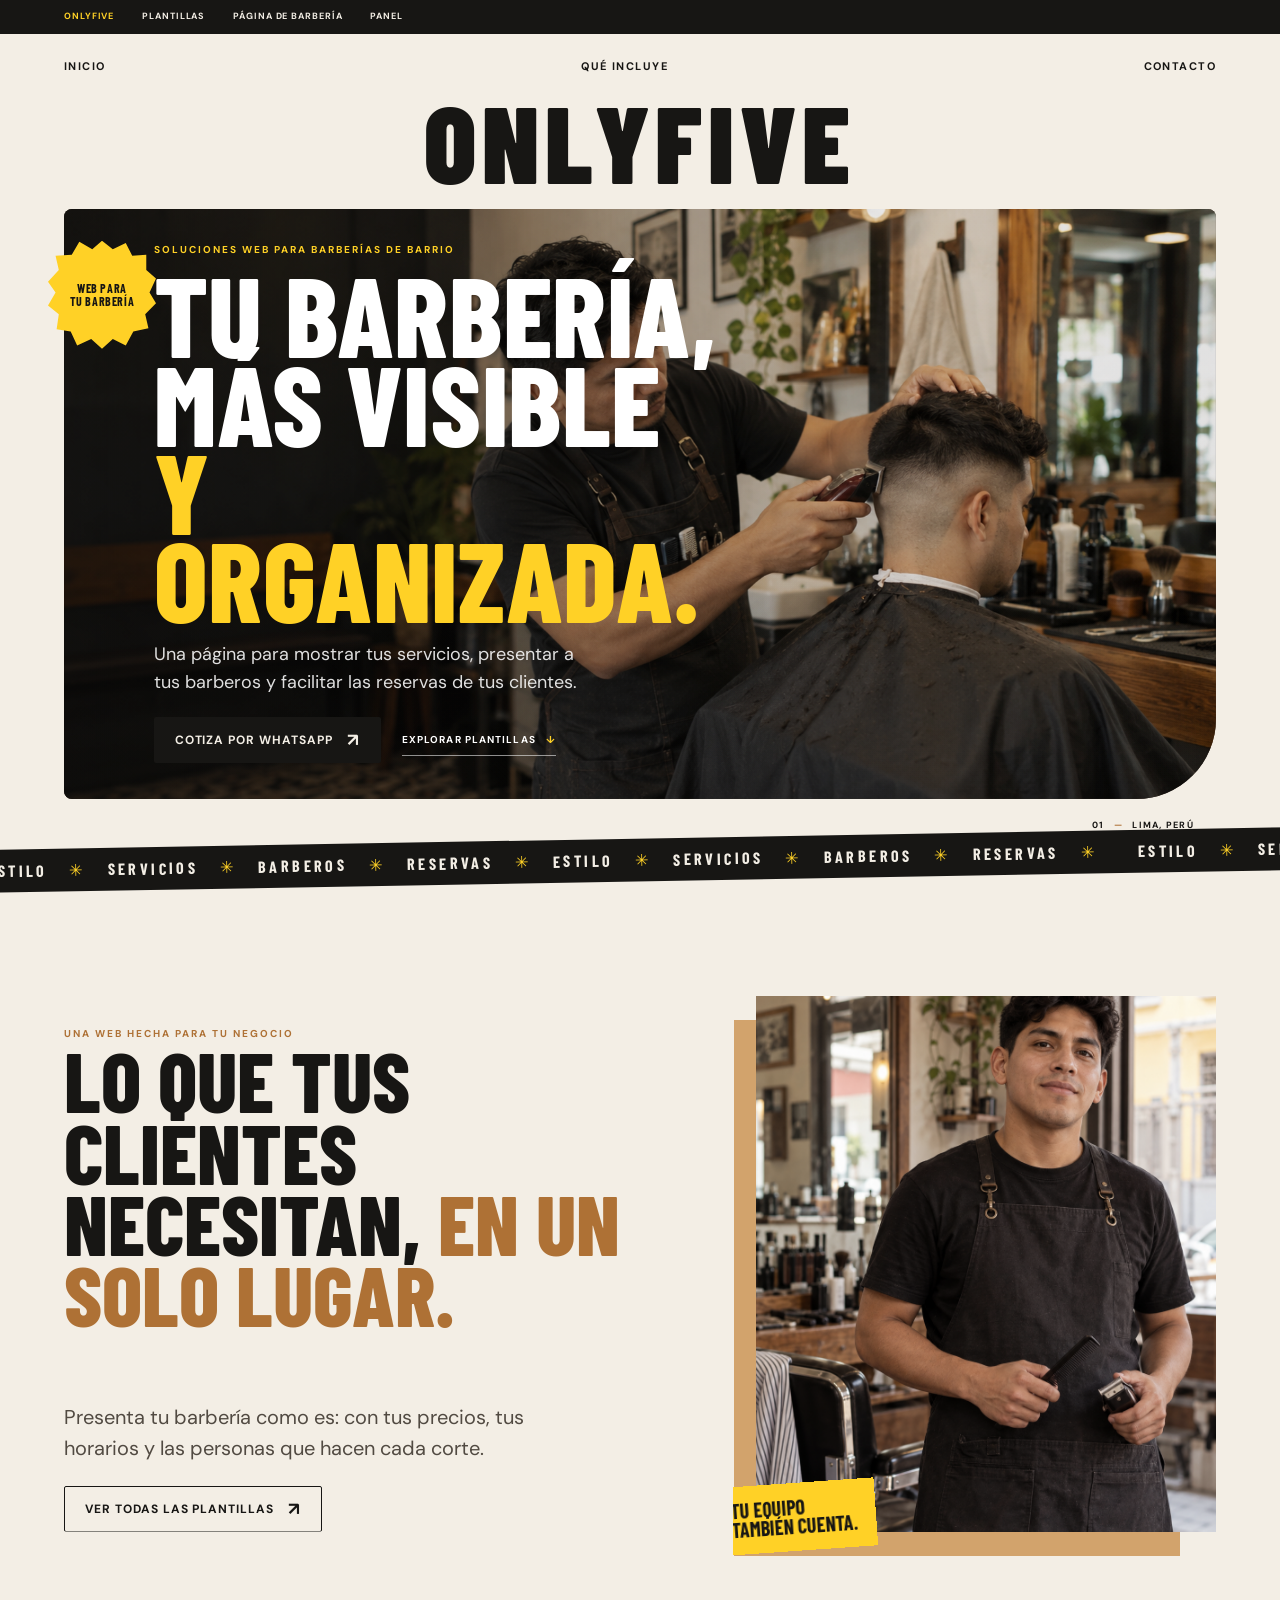
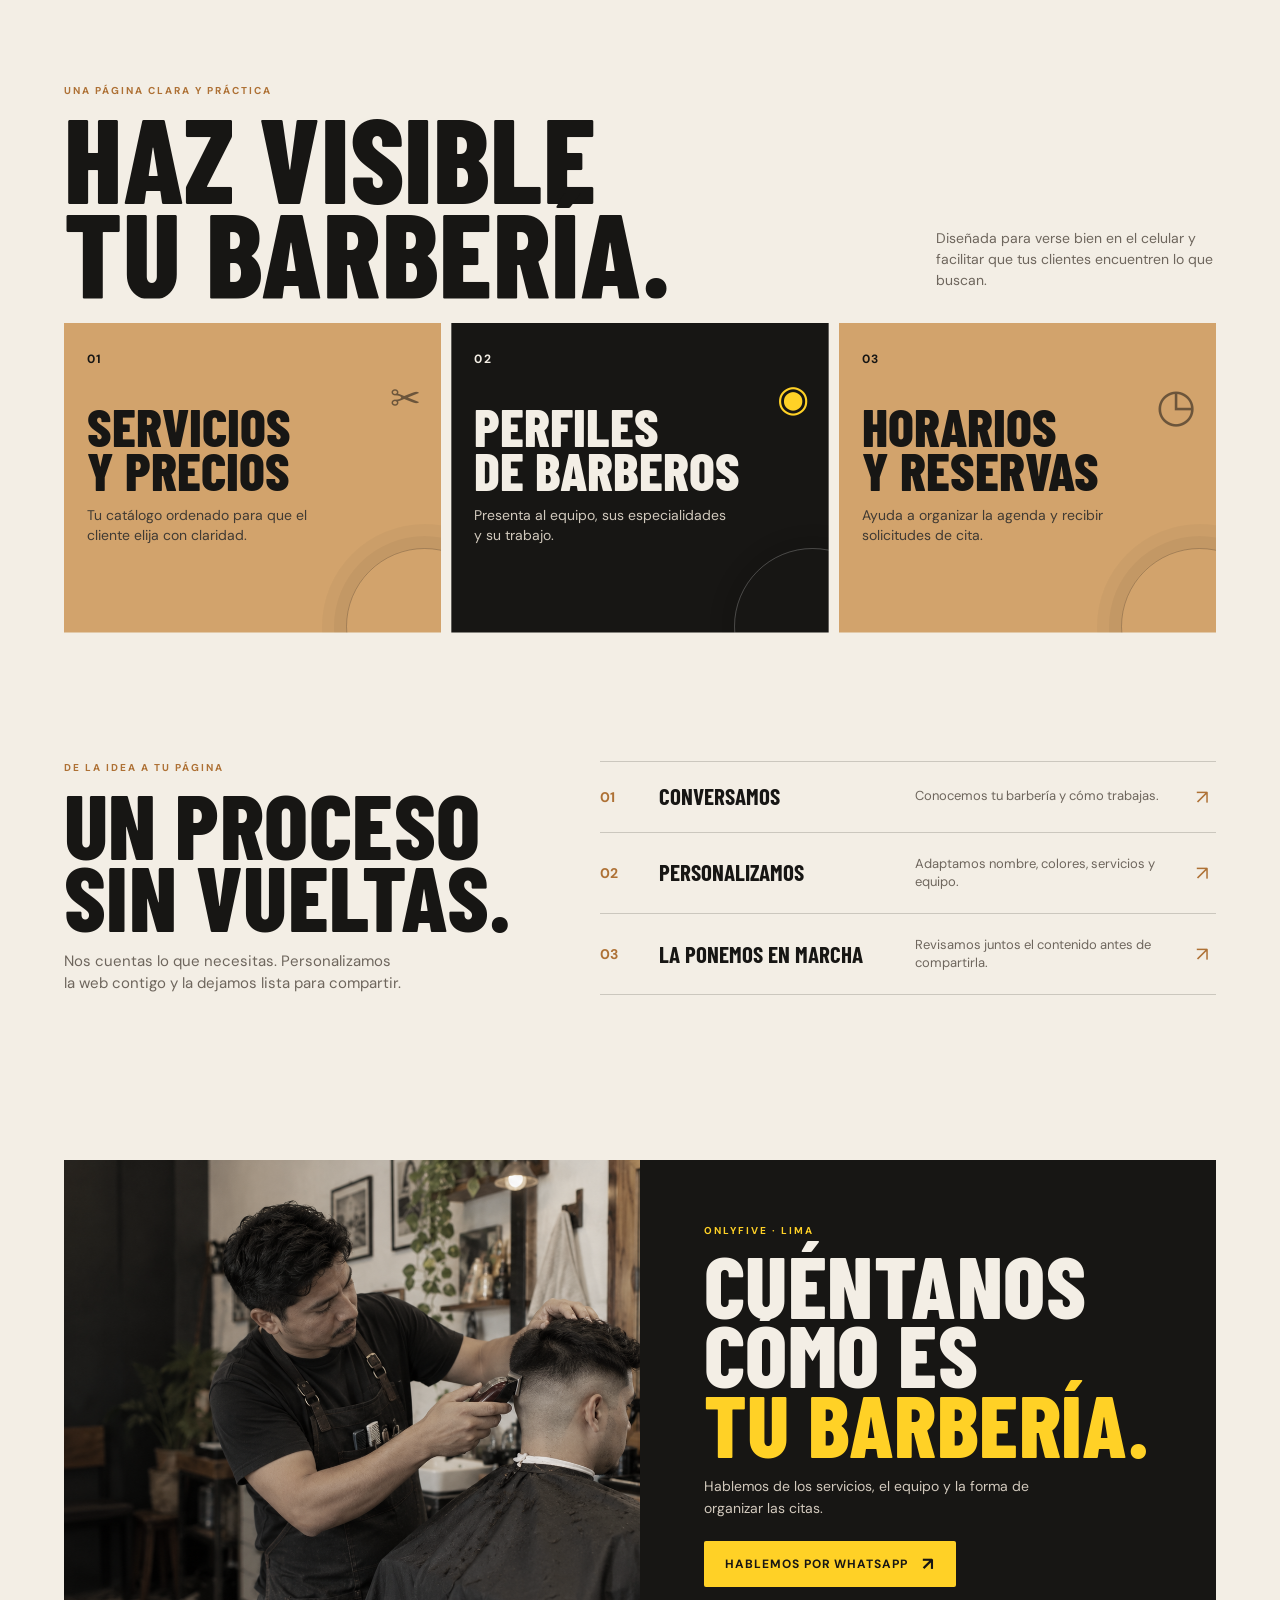
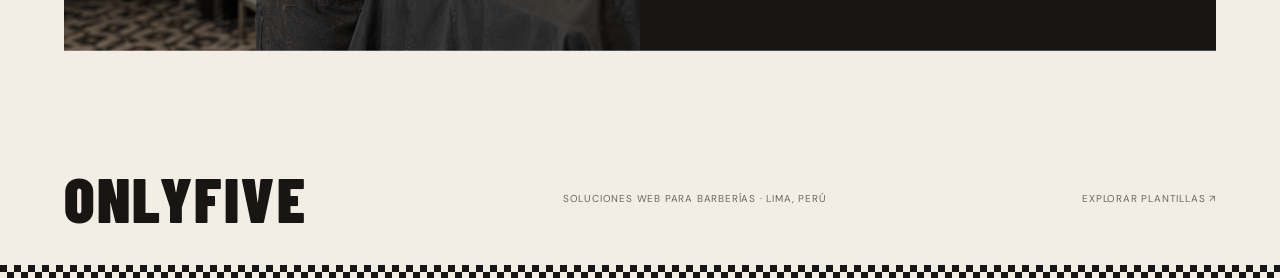
==== commit 9154a581: "Agregar galería de plantillas y mejoras de reservas" ====
--- a/preview/index.html
+++ b/preview/index.html
@@ -11,7 +11,7 @@
   <script src="assets/app.js" defer></script>
 </head>
 <body>
-  <nav class="preview-nav" aria-label="Vistas de ejemplo"><a href="index.html" aria-current="page">OnlyFive</a><a href="barberia.html">Página de barbería</a><a href="admin.html">Panel</a></nav>
+  <nav class="preview-nav" aria-label="Vistas de ejemplo"><a href="index.html" aria-current="page">OnlyFive</a><a href="plantillas.html">Plantillas</a><a href="barberia.html">Página de barbería</a><a href="admin.html">Panel</a></nav>
   <a class="skip-link" href="#contenido">Saltar al contenido</a>
   <div class="scroll-progress" aria-hidden="true"></div>
   <header class="site-header" id="inicio">
@@ -24,7 +24,7 @@
   </header>
   <main id="contenido">
     <section class="hero wrap">
-      <div class="hero-image image-frame"><img src="../public/assets/barberia.png" alt="Barbero realizando un corte en una barbería de barrio"></div>
+      <div class="hero-image image-frame"><img src="assets/barberia.png" alt="Barbero realizando un corte en una barbería de barrio"></div>
       <div class="burst">Web para<br>tu barbería</div>
       <div class="hero-copy reveal">
         <p class="eyebrow">Soluciones web para barberías de barrio</p>
@@ -32,7 +32,7 @@
         <p class="hero-lead">Una página para mostrar tus servicios, presentar a tus barberos y facilitar las reservas de tus clientes.</p>
         <div class="hero-actions">
           <a class="button button-dark" href="https://wa.me/?text=Hola%20OnlyFive%2C%20quiero%20una%20p%C3%A1gina%20web%20para%20mi%20barber%C3%ADa." target="_blank" rel="noopener noreferrer">Cotiza por WhatsApp <span aria-hidden="true">↗</span></a>
-          <a class="text-link" href="barberia.html">Ver ejemplo de barbería <span aria-hidden="true">↓</span></a>
+          <a class="text-link" href="plantillas.html">Explorar plantillas <span aria-hidden="true">↓</span></a>
         </div>
       </div>
       <div class="hero-index" aria-hidden="true">01 <span>—</span> LIMA, PERÚ</div>
@@ -45,8 +45,8 @@
 
     <section class="intro wrap" id="solucion">
       <div class="intro-heading reveal"><span class="eyebrow">Una web hecha para tu negocio</span><h2>Lo que tus clientes necesitan, <em>en un solo lugar.</em></h2></div>
-      <div class="intro-visual reveal"><img src="../public/assets/barbero-perfil.png" alt="Barbero en su local, listo para atender"><div class="visual-note">Tu equipo<br>también cuenta.</div></div>
-      <div class="intro-copy reveal"><p>Presenta tu barbería como es: con tus precios, tus horarios y las personas que hacen cada corte.</p><a class="button button-outline" href="barberia.html">Explorar una plantilla <span aria-hidden="true">↗</span></a></div>
+      <div class="intro-visual reveal"><img src="assets/barbero-perfil.png" alt="Barbero en su local, listo para atender"><div class="visual-note">Tu equipo<br>también cuenta.</div></div>
+      <div class="intro-copy reveal"><p>Presenta tu barbería como es: con tus precios, tus horarios y las personas que hacen cada corte.</p><a class="button button-outline" href="plantillas.html">Ver todas las plantillas <span aria-hidden="true">↗</span></a></div>
     </section>
 
     <section class="features wrap" aria-labelledby="features-title">
@@ -68,11 +68,11 @@
     </section>
 
     <section class="contact wrap" id="contacto">
-      <div class="contact-image reveal"><img src="../public/assets/barberia.png" alt="Interior cálido de una barbería"></div>
+      <div class="contact-image reveal"><img src="assets/barberia.png" alt="Interior cálido de una barbería"></div>
       <div class="contact-card reveal"><p class="eyebrow">OnlyFive · Lima</p><h2>Cuéntanos<br>cómo es<br><em>tu barbería.</em></h2><p>Hablemos de los servicios, el equipo y la forma de organizar las citas.</p><a class="button button-light" href="https://wa.me/?text=Hola%20OnlyFive%2C%20quiero%20una%20p%C3%A1gina%20web%20para%20mi%20barber%C3%ADa." target="_blank" rel="noopener noreferrer">Hablemos por WhatsApp <span aria-hidden="true">↗</span></a></div>
     </section>
   </main>
-  <footer class="footer wrap"><a class="footer-brand" href="#inicio">ONLYFIVE</a><span>Soluciones web para barberías · Lima, Perú</span><a href="barberia.html">Ver plantilla de ejemplo ↗</a></footer>
+  <footer class="footer wrap"><a class="footer-brand" href="#inicio">ONLYFIVE</a><span>Soluciones web para barberías · Lima, Perú</span><a href="plantillas.html">Explorar plantillas ↗</a></footer>
   <div class="checker" aria-hidden="true"></div>
 </body>
 </html>
--- a/preview/assets/styles.css
+++ b/preview/assets/styles.css
@@ -107,6 +107,53 @@
 .admin-hour-row{display:grid;grid-template-columns:1fr 1fr 1fr;align-items:center;gap:12px;padding:8px 0;border-top:1px solid var(--line)}
 .admin-hour-row strong{font-size:11px}.admin-hour-row label{display:grid;grid-template-columns:auto 1fr;align-items:center;gap:8px;font-size:9px;text-transform:uppercase;letter-spacing:.05em}
 .admin-hour-row input{min-height:36px;padding:6px 8px}.admin-hours-form>small{display:block;margin:12px 0}
+
+/* Galería de plantillas */
+.templates-intro{padding:clamp(45px,8vw,94px) 0 35px;max-width:1240px}
+.templates-intro h1{font:800 clamp(66px,11vw,132px)/.78 var(--display);letter-spacing:.005em;text-transform:uppercase;margin:0 0 20px}
+.templates-intro h1 em,.templates-contact h2 em{color:var(--gold);font-style:normal}
+.templates-intro>p:last-child{max-width:540px;color:var(--muted);font-size:clamp(15px,2vw,18px);margin:0}
+.templates-grid{display:grid;grid-template-columns:repeat(3,minmax(0,1fr));gap:20px;padding-bottom:clamp(65px,9vw,115px)}
+.template-card{min-width:0;background:var(--cream);border:1px solid var(--line);box-shadow:7px 8px 0 rgba(210,163,108,.32);display:flex;flex-direction:column;overflow:hidden}
+.template-card-preview{position:relative;isolation:isolate;aspect-ratio:1.12;min-height:245px;overflow:hidden;color:#fff;background:#493322}
+.template-card-preview>img{position:absolute;z-index:-2;inset:0;opacity:.72;transition:transform .5s ease;object-position:center 44%}
+.template-card-preview:after{content:"";position:absolute;z-index:-1;inset:0;background:linear-gradient(90deg,rgba(16,14,12,.76),rgba(16,14,12,.18) 90%),linear-gradient(0deg,rgba(16,14,12,.44),transparent 60%)}
+.template-card:hover .template-card-preview>img{transform:scale(1.04)}
+.template-preview-top{position:absolute;inset:16px 16px auto;display:flex;justify-content:space-between;gap:8px;font-size:8px;font-weight:700;letter-spacing:.1em}
+.template-preview-copy{position:absolute;left:22px;right:22px;bottom:21px;display:grid;justify-items:start;gap:9px}
+.template-preview-copy>span{font-size:9px;font-weight:700;letter-spacing:.17em;text-transform:uppercase;color:var(--yellow)}
+.template-preview-copy strong{max-width:270px;font:800 clamp(38px,4vw,56px)/.82 var(--display);text-transform:uppercase}
+.template-preview-copy i{margin-top:4px;padding:9px 11px;border:1px solid rgba(255,255,255,.7);font-size:8px;font-style:normal;font-weight:700;letter-spacing:.1em}
+.template-preview-number{position:absolute;right:15px;top:42px;color:rgba(255,255,255,.82);font:700 10px var(--body);letter-spacing:.12em}
+.template-preview-urban{background:#181817}
+.template-preview-urban:after{background:linear-gradient(90deg,rgba(10,10,10,.87),rgba(10,10,10,.2) 95%),linear-gradient(0deg,rgba(10,10,10,.58),transparent 65%)}
+.template-preview-urban .template-preview-copy>span{color:#ffd126}
+.template-preview-urban>img{filter:grayscale(.55) contrast(1.1)}
+.template-preview-minimal{background:#324739;color:#fff}
+.template-preview-minimal:after{background:linear-gradient(90deg,rgba(25,43,30,.82),rgba(25,43,30,.12) 95%),linear-gradient(0deg,rgba(25,43,30,.45),transparent 60%)}
+.template-preview-minimal .template-preview-copy>span{color:#e5efb3}
+.template-card-body{display:flex;flex:1;flex-direction:column;align-items:flex-start;padding:22px;gap:12px}
+.template-card-heading{width:100%;display:flex;align-items:baseline;justify-content:space-between;gap:12px}
+.template-card-heading>span{color:var(--gold);font-size:9px;font-weight:700;letter-spacing:.12em;white-space:nowrap}
+.template-card-heading h2{margin:0;font:700 34px/.9 var(--display);text-transform:uppercase}
+.template-card-body>p{min-height:58px;margin:0;color:var(--muted);font-size:13px;line-height:1.55}
+.template-card-body .button{width:100%;margin-top:auto;font-size:10px}
+.templates-contact{padding:0 0 clamp(65px,9vw,110px);text-align:center}
+.templates-contact h2{font:800 clamp(54px,8vw,92px)/.8 var(--display);text-transform:uppercase;margin:0 0 24px}
+.templates-contact .eyebrow{margin-bottom:12px}
+.shop-page.template-urbana{--paper:#171819;--cream:#242628;--ink:#f4f0e8;--muted:#c2bcb2;--tan:#d4ac33;--gold:#e5b91d;--yellow:#ffd126;--line:rgba(255,255,255,.2)}
+.shop-page.template-urbana .shop-hero-photo{border-radius:0}
+.shop-page.template-urbana .shop-hero-photo img{filter:grayscale(.55) contrast(1.08)}
+.shop-page.template-urbana .shop-hero-content{box-shadow:10px 12px 0 #d5aa1c}
+.shop-page.template-minimal{--paper:#edf2ec;--cream:#fff;--ink:#1c2b21;--muted:#657367;--tan:#c7d7c9;--gold:#41684e;--yellow:#dce98e;--line:rgba(28,43,33,.2)}
+.shop-page.template-minimal .shop-hero-photo{border-radius:0 0 55px 0}
+.shop-page.template-minimal .shop-hero-content{box-shadow:9px 10px 0 #c5d7c7}
+.preview-nav{position:sticky;top:0;z-index:60;display:flex;align-items:center;gap:clamp(12px,3vw,28px);overflow-x:auto;white-space:nowrap;padding:10px max(var(--gutter),calc((100% - var(--max))/2));background:var(--ink);color:var(--paper);scrollbar-width:none}
+.preview-nav::-webkit-scrollbar{display:none}
+.preview-nav a{flex:0 0 auto;font-size:9px;font-weight:700;letter-spacing:.1em;text-transform:uppercase;text-decoration:none;color:inherit}
+.preview-nav a:hover,.preview-nav a[aria-current="page"]{color:var(--yellow)}
+@media(max-width:900px){.templates-grid{grid-template-columns:repeat(2,minmax(0,1fr))}}
+@media(max-width:560px){.templates-intro{padding-top:42px}.templates-intro h1{font-size:clamp(61px,18vw,88px)}.templates-grid{grid-template-columns:1fr;gap:18px;padding-bottom:66px}.template-card-preview{aspect-ratio:1.28;min-height:250px}.template-card-body{padding:19px}.template-card-heading h2{font-size:31px}.template-card-body>p{min-height:0}.templates-contact h2{font-size:66px}}
 @media(max-width:800px){
   .admin-title-row{align-items:flex-start;flex-direction:column}.admin-stats{grid-template-columns:repeat(2,minmax(0,1fr))}
   .admin-reservations{grid-template-columns:1fr}.admin-record-form{grid-template-columns:repeat(2,minmax(0,1fr))}
@@ -119,5 +166,3 @@
   .admin-hour-row{grid-template-columns:1fr 1fr;gap:8px}.admin-hour-row strong{grid-column:1/-1}.admin-hour-row label{grid-template-columns:1fr;gap:4px}
   .admin-footer{flex-direction:column}.booking-contact-link{grid-column:1;text-align:left}
 }
-
-.preview-nav{position:sticky;top:0;z-index:60;display:flex;justify-content:center;gap:10px;flex-wrap:wrap;padding:9px 12px;background:var(--ink);color:var(--paper)}.preview-nav a{padding:7px 10px;color:inherit;text-decoration:none;font:700 9px var(--body);letter-spacing:.09em;text-transform:uppercase;border:1px solid rgba(255,255,255,.25)}.preview-nav a[aria-current=page],.preview-nav a:hover{background:var(--yellow);border-color:var(--yellow);color:var(--ink)}
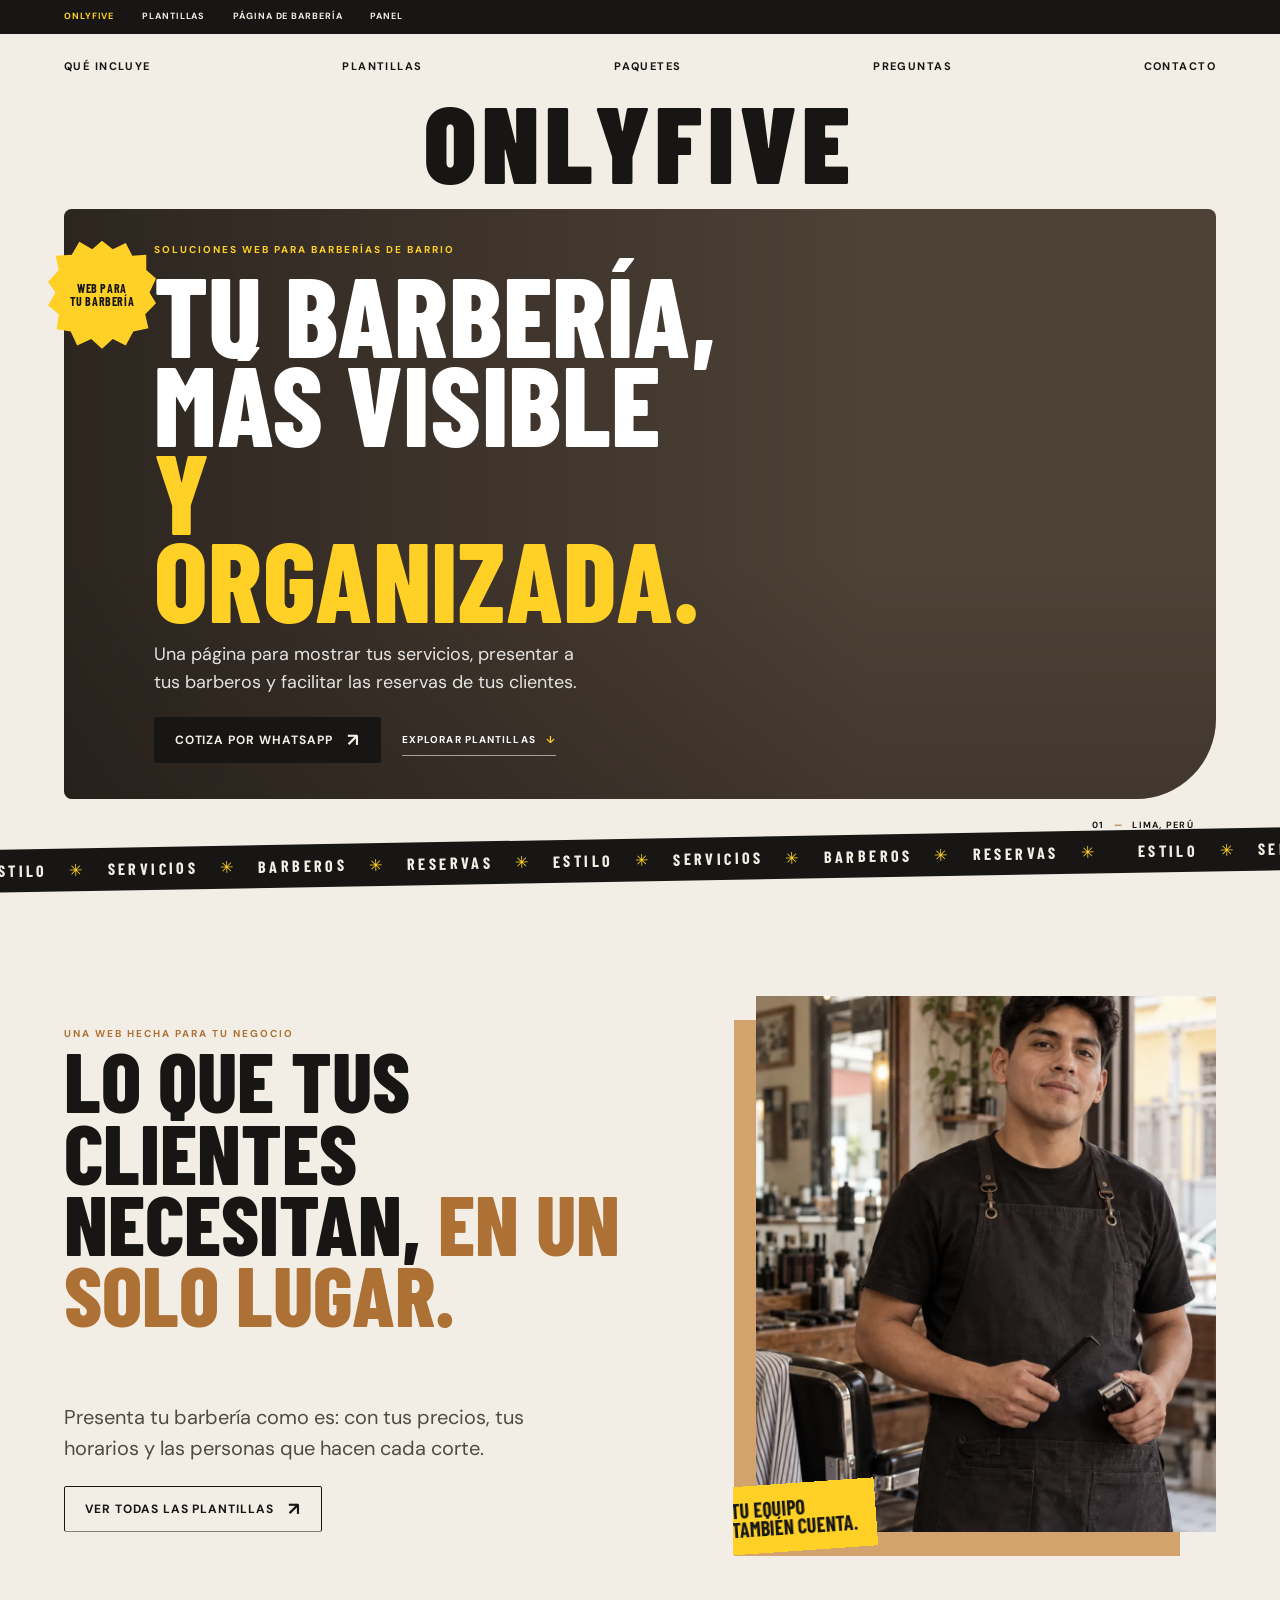
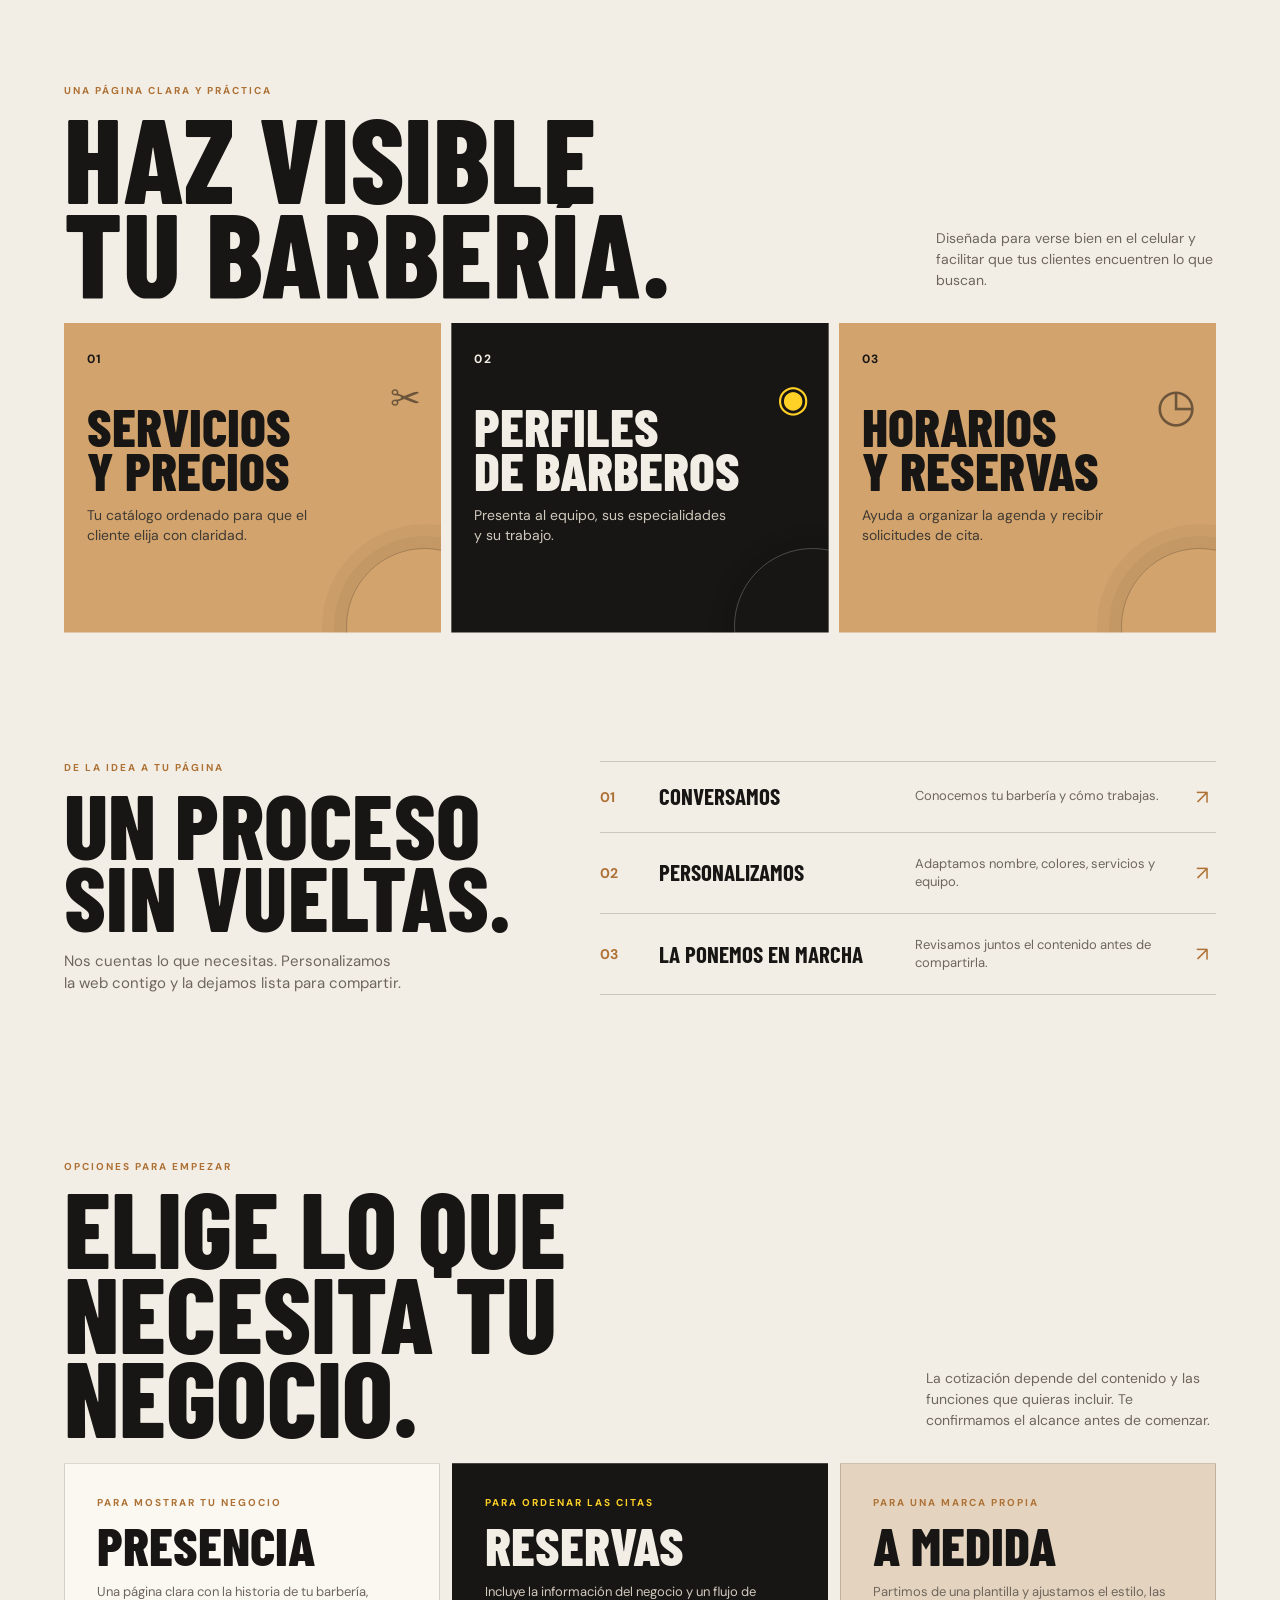
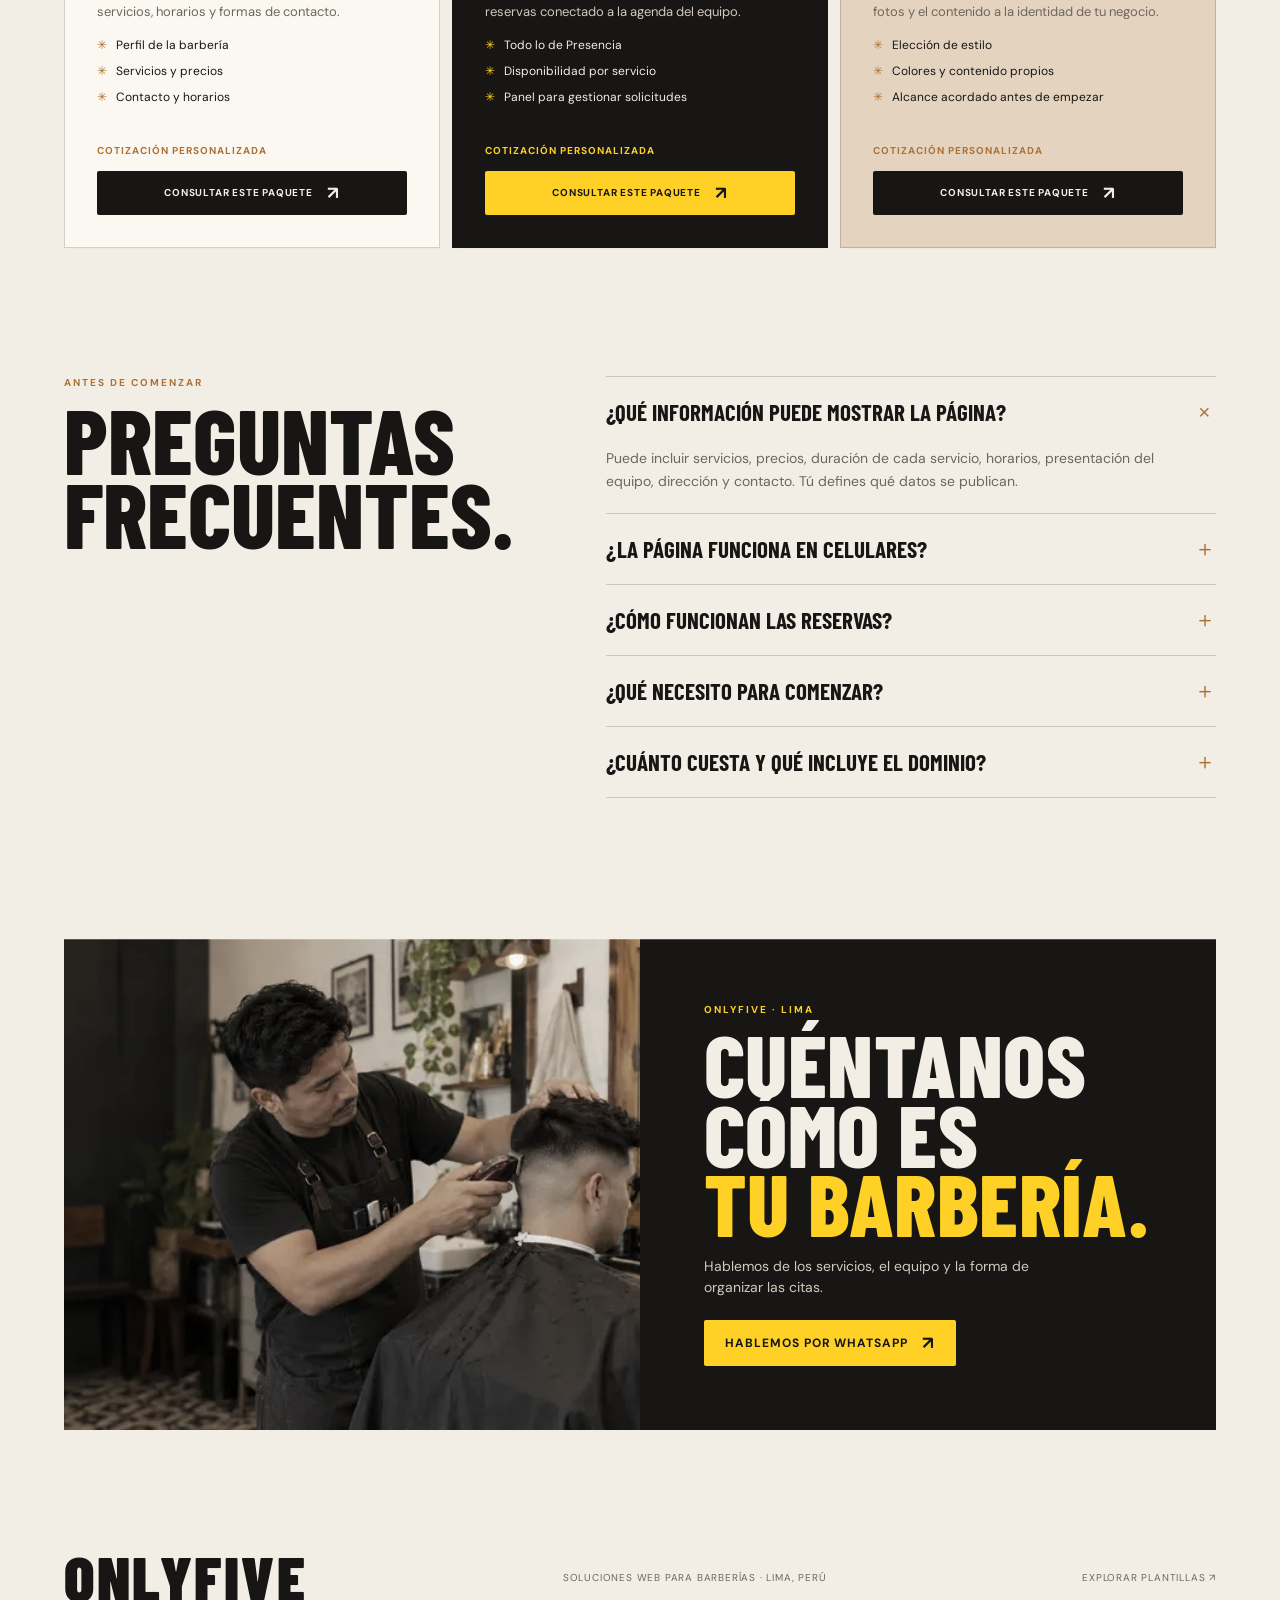
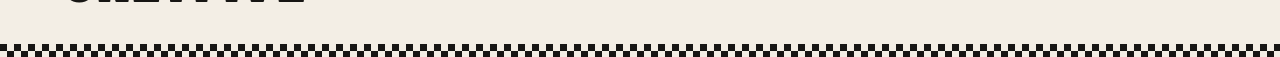
==== commit 9ef63778: "Mejorar contenido y galería de OnlyFive" ====
--- a/preview/index.html
+++ b/preview/index.html
@@ -5,6 +5,12 @@
   <meta charset="utf-8">
   <meta name="viewport" content="width=device-width, initial-scale=1">
   <meta name="description" content="OnlyFive crea páginas web para barberías: servicios, perfiles, horarios y reservas en un solo lugar.">
+  <meta property="og:type" content="website">
+  <meta property="og:locale" content="es_PE">
+  <meta property="og:site_name" content="OnlyFive">
+  <meta property="og:title" content="OnlyFive — Webs para barberías">
+  <meta property="og:description" content="Una página para mostrar tus servicios, presentar a tus barberos y facilitar las reservas de tus clientes.">
+  <meta name="twitter:card" content="summary">
   <meta name="theme-color" content="#f3eee5">
   <title>OnlyFive — Webs para barberías</title>
   <link rel="stylesheet" href="assets/styles.css">
@@ -16,15 +22,17 @@
   <div class="scroll-progress" aria-hidden="true"></div>
   <header class="site-header" id="inicio">
     <nav class="nav wrap" aria-label="Navegación principal">
-      <a class="nav-link" href="#inicio">Inicio</a>
       <a class="nav-link" href="#solucion">Qué incluye</a>
+      <a class="nav-link" href="plantillas.html">Plantillas</a>
+      <a class="nav-link" href="#paquetes">Paquetes</a>
+      <a class="nav-link" href="#preguntas">Preguntas</a>
       <a class="nav-link" href="#contacto">Contacto</a>
     </nav>
     <a class="wordmark" href="#inicio" aria-label="OnlyFive, inicio">ONLYFIVE</a>
   </header>
   <main id="contenido">
     <section class="hero wrap">
-      <div class="hero-image image-frame"><img src="assets/barberia.png" alt="Barbero realizando un corte en una barbería de barrio"></div>
+      <div class="hero-image image-frame"><picture><source type="image/webp" srcset="assets/barberia-720.webp 720w, assets/barberia-1440.webp 1440w" sizes="(max-width: 760px) calc(100vw - 36px), 90vw"><img src="assets/barberia.png" alt="Barbero realizando un corte en una barbería de barrio" fetchpriority="high" decoding="async"></picture></div>
       <div class="burst">Web para<br>tu barbería</div>
       <div class="hero-copy reveal">
         <p class="eyebrow">Soluciones web para barberías de barrio</p>
@@ -45,7 +53,7 @@
 
     <section class="intro wrap" id="solucion">
       <div class="intro-heading reveal"><span class="eyebrow">Una web hecha para tu negocio</span><h2>Lo que tus clientes necesitan, <em>en un solo lugar.</em></h2></div>
-      <div class="intro-visual reveal"><img src="assets/barbero-perfil.png" alt="Barbero en su local, listo para atender"><div class="visual-note">Tu equipo<br>también cuenta.</div></div>
+      <div class="intro-visual reveal"><picture><source type="image/webp" srcset="assets/barbero-perfil-720.webp 480w, assets/barbero-perfil-1440.webp 960w" sizes="(max-width: 760px) 90vw, 40vw"><img src="assets/barbero-perfil.png" alt="Barbero en su local, listo para atender" loading="lazy" decoding="async"></picture><div class="visual-note">Tu equipo<br>también cuenta.</div></div>
       <div class="intro-copy reveal"><p>Presenta tu barbería como es: con tus precios, tus horarios y las personas que hacen cada corte.</p><a class="button button-outline" href="plantillas.html">Ver todas las plantillas <span aria-hidden="true">↗</span></a></div>
     </section>
 
@@ -67,8 +75,28 @@
       </div>
     </section>
 
+    <section class="packages wrap" id="paquetes" aria-labelledby="packages-title">
+      <div class="packages-heading reveal"><p class="eyebrow">Opciones para empezar</p><h2 id="packages-title">Elige lo que<br>necesita tu negocio.</h2><p>La cotización depende del contenido y las funciones que quieras incluir. Te confirmamos el alcance antes de comenzar.</p></div>
+      <div class="package-grid">
+        <article class="package-card reveal"><p class="eyebrow">Para mostrar tu negocio</p><h3>Presencia</h3><p>Una página clara con la historia de tu barbería, servicios, horarios y formas de contacto.</p><ul><li>Perfil de la barbería</li><li>Servicios y precios</li><li>Contacto y horarios</li></ul><span class="package-price">Cotización personalizada</span><a class="button button-dark" href="https://wa.me/?text=Hola%20OnlyFive%2C%20quiero%20cotizar%20una%20p%C3%A1gina%20para%20presentar%20mi%20barber%C3%ADa." target="_blank" rel="noopener noreferrer">Consultar este paquete <span aria-hidden="true">↗</span></a></article>
+        <article class="package-card reveal"><p class="eyebrow">Para ordenar las citas</p><h3>Reservas</h3><p>Incluye la información del negocio y un flujo de reservas conectado a la agenda del equipo.</p><ul><li>Todo lo de Presencia</li><li>Disponibilidad por servicio</li><li>Panel para gestionar solicitudes</li></ul><span class="package-price">Cotización personalizada</span><a class="button button-dark" href="https://wa.me/?text=Hola%20OnlyFive%2C%20quiero%20cotizar%20una%20p%C3%A1gina%20con%20reservas%20para%20mi%20barber%C3%ADa." target="_blank" rel="noopener noreferrer">Consultar este paquete <span aria-hidden="true">↗</span></a></article>
+        <article class="package-card reveal"><p class="eyebrow">Para una marca propia</p><h3>A medida</h3><p>Partimos de una plantilla y ajustamos el estilo, las fotos y el contenido a la identidad de tu negocio.</p><ul><li>Elección de estilo</li><li>Colores y contenido propios</li><li>Alcance acordado antes de empezar</li></ul><span class="package-price">Cotización personalizada</span><a class="button button-dark" href="https://wa.me/?text=Hola%20OnlyFive%2C%20quiero%20conversar%20sobre%20una%20p%C3%A1gina%20personalizada%20para%20mi%20barber%C3%ADa." target="_blank" rel="noopener noreferrer">Consultar este paquete <span aria-hidden="true">↗</span></a></article>
+      </div>
+    </section>
+
+    <section class="faq wrap" id="preguntas" aria-labelledby="faq-title">
+      <div class="faq-heading reveal"><p class="eyebrow">Antes de comenzar</p><h2 id="faq-title">Preguntas<br>frecuentes.</h2></div>
+      <div class="faq-list">
+        <details class="faq-item reveal" open><summary>¿Qué información puede mostrar la página?<span aria-hidden="true">＋</span></summary><p>Puede incluir servicios, precios, duración de cada servicio, horarios, presentación del equipo, dirección y contacto. Tú defines qué datos se publican.</p></details>
+        <details class="faq-item reveal"><summary>¿La página funciona en celulares?<span aria-hidden="true">＋</span></summary><p>Sí. El diseño se adapta a pantallas pequeñas y los botones de contacto y reserva se pueden usar desde el celular.</p></details>
+        <details class="faq-item reveal"><summary>¿Cómo funcionan las reservas?<span aria-hidden="true">＋</span></summary><p>El cliente envía una solicitud con el servicio, el barbero y un horario disponible. La cita queda pendiente hasta que la barbería la confirme.</p></details>
+        <details class="faq-item reveal"><summary>¿Qué necesito para comenzar?<span aria-hidden="true">＋</span></summary><p>El nombre de la barbería, sus servicios y precios, horarios, formas de contacto y, si tienes, fotos o logotipo. Podemos acordar qué material falta antes de empezar.</p></details>
+        <details class="faq-item reveal"><summary>¿Cuánto cuesta y qué incluye el dominio?<span aria-hidden="true">＋</span></summary><p>El costo se cotiza según el contenido y las funciones que necesites. El dominio y el alojamiento se especifican en la cotización antes de iniciar.</p></details>
+      </div>
+    </section>
+
     <section class="contact wrap" id="contacto">
-      <div class="contact-image reveal"><img src="assets/barberia.png" alt="Interior cálido de una barbería"></div>
+      <div class="contact-image reveal"><picture><source type="image/webp" srcset="assets/barberia-720.webp 720w, assets/barberia-1440.webp 1440w" sizes="(max-width: 760px) 100vw, 50vw"><img src="assets/barberia.png" alt="Interior cálido de una barbería" loading="lazy" decoding="async"></picture></div>
       <div class="contact-card reveal"><p class="eyebrow">OnlyFive · Lima</p><h2>Cuéntanos<br>cómo es<br><em>tu barbería.</em></h2><p>Hablemos de los servicios, el equipo y la forma de organizar las citas.</p><a class="button button-light" href="https://wa.me/?text=Hola%20OnlyFive%2C%20quiero%20una%20p%C3%A1gina%20web%20para%20mi%20barber%C3%ADa." target="_blank" rel="noopener noreferrer">Hablemos por WhatsApp <span aria-hidden="true">↗</span></a></div>
     </section>
   </main>
--- a/preview/assets/styles.css
+++ b/preview/assets/styles.css
@@ -166,3 +166,104 @@
   .admin-hour-row{grid-template-columns:1fr 1fr;gap:8px}.admin-hour-row strong{grid-column:1/-1}.admin-hour-row label{grid-template-columns:1fr;gap:4px}
   .admin-footer{flex-direction:column}.booking-contact-link{grid-column:1;text-align:left}
 }
+
+/* Contenido de venta y preguntas frecuentes */
+picture{display:block;width:100%;height:100%}
+.packages{padding:0 0 clamp(70px,10vw,130px)}
+.packages-heading{display:grid;grid-template-columns:1fr auto;align-items:end;gap:12px 36px;margin-bottom:24px}
+.packages-heading .eyebrow{grid-column:1/-1;margin:0}
+.packages-heading h2,.faq-heading h2{font:800 clamp(56px,9vw,106px)/.8 var(--display);text-transform:uppercase;margin:0}
+.packages-heading>p:last-child{max-width:290px;margin:0 0 8px;color:var(--muted);font-size:14px}
+.package-grid{display:grid;grid-template-columns:repeat(3,minmax(0,1fr));gap:12px;align-items:stretch}
+.package-card{min-width:0;display:flex;flex-direction:column;align-items:flex-start;gap:13px;min-height:385px;padding:clamp(20px,3vw,32px);border:1px solid var(--line);background:var(--cream);box-shadow:6px 7px 0 rgba(210,163,108,.28)}
+.package-card:nth-child(2){background:var(--ink);color:var(--paper)}
+.package-card:nth-child(3){background:#e4d4bf}
+.package-card .eyebrow{margin:0;color:var(--gold)}
+.package-card:nth-child(2) .eyebrow{color:var(--yellow)}
+.package-card h3{font:800 clamp(35px,5vw,54px)/.86 var(--display);text-transform:uppercase;margin:0}
+.package-card>p:not(.eyebrow){margin:0;color:var(--muted);font-size:13px;line-height:1.55}
+.package-card:nth-child(2)>p:not(.eyebrow){color:#d2c9bd}
+.package-card ul{display:grid;gap:9px;padding:0;margin:2px 0 0;list-style:none}
+.package-card li{position:relative;padding-left:19px;font-size:12px;line-height:1.4}
+.package-card li:before{content:"✳";position:absolute;left:0;top:0;color:var(--gold)}
+.package-card:nth-child(2) li:before{color:var(--yellow)}
+.package-price{margin-top:auto;padding-top:8px;font-size:10px;font-weight:700;letter-spacing:.1em;text-transform:uppercase;color:var(--gold)}
+.package-card:nth-child(2) .package-price{color:var(--yellow)}
+.package-card .button{width:100%;font-size:10px}
+.package-card:nth-child(2) .button{background:var(--yellow);color:var(--ink)}
+.faq{display:grid;grid-template-columns:.8fr 1.2fr;gap:8%;padding:0 0 clamp(75px,11vw,145px)}
+.faq-heading{align-self:start;position:sticky;top:35px}
+.faq-heading h2{font-size:clamp(56px,8vw,92px)}
+.faq-list{border-top:1px solid var(--line)}
+.faq-item{border-bottom:1px solid var(--line)}
+.faq-item summary{display:flex;align-items:center;justify-content:space-between;gap:20px;list-style:none;cursor:pointer;padding:20px 0;font:700 23px/.96 var(--display);text-transform:uppercase}
+.faq-item summary::-webkit-details-marker{display:none}
+.faq-item summary span{flex:0 0 auto;color:var(--gold);font:400 22px var(--body);transition:transform .2s}
+.faq-item[open] summary span{transform:rotate(45deg)}
+.faq-item>p{max-width:650px;margin:0;padding:0 36px 20px 0;color:var(--muted);font-size:14px;line-height:1.65}
+
+/* Vistas diferenciadas para cada plantilla */
+.template-feature-list{display:flex;flex-wrap:wrap;gap:7px;padding:0;margin:0;list-style:none}
+.template-feature-list li{padding:6px 8px;border:1px solid var(--line);font-size:9px;font-weight:700;letter-spacing:.07em;text-transform:uppercase}
+.template-preview-urban{background:#181817;color:#fff}
+.template-preview-urban:after{background:linear-gradient(90deg,#181817 0%,#181817 42%,rgba(24,24,23,.1) 100%),linear-gradient(0deg,rgba(10,10,10,.4),transparent 60%)}
+.template-preview-urban>img{left:43%;width:57%;height:100%;opacity:.9;object-position:64% center;filter:grayscale(.7) contrast(1.15)}
+.urban-preview-header,.minimal-preview-header{position:absolute;left:7%;right:7%;top:8%;display:flex;justify-content:space-between;align-items:center;font-size:8px;font-weight:700;letter-spacing:.14em}
+.urban-preview-header{border-bottom:1px solid rgba(255,255,255,.35);padding-bottom:9px}
+.urban-preview-copy{position:absolute;left:7%;top:34%;width:61%;display:grid;justify-items:start;gap:10px}
+.urban-preview-copy>span{font-size:8px;font-weight:700;letter-spacing:.18em;text-transform:uppercase;color:var(--yellow)}
+.urban-preview-copy strong{font:900 clamp(37px,4.5vw,59px)/.79 var(--display);text-transform:uppercase}
+.urban-preview-copy i{margin-top:3px;padding:9px 10px;background:var(--yellow);color:var(--ink);font-size:7px;font-style:normal;font-weight:700;letter-spacing:.09em}
+.urban-preview-stamp{position:absolute;right:5%;bottom:8%;display:grid;place-content:center;width:62px;aspect-ratio:1;border:1px solid var(--yellow);border-radius:50%;color:var(--yellow);text-align:center;font:700 8px/1.2 var(--body);letter-spacing:.1em;transform:rotate(9deg)}
+.template-preview-minimal{background:#eef2ec;color:#1d3024}
+.template-preview-minimal:after{left:9%;right:auto;top:25%;bottom:16%;width:26%;border-radius:50%;background:#dbe5d9;box-shadow:0 0 0 10px rgba(65,104,78,.05)}
+.template-preview-minimal>img{left:auto;right:8%;top:23%;width:35%;height:64%;border-radius:48% 48% 4px 4px;opacity:1;object-position:center 28%;filter:none}
+.minimal-preview-header{padding-bottom:10px;border-bottom:1px solid rgba(28,43,33,.22)}
+.minimal-preview-header span:first-child{font:700 12px/.86 var(--display);letter-spacing:.09em}
+.minimal-preview-header span:last-child{font-size:7px}
+.minimal-preview-copy{position:absolute;left:8%;right:44%;top:43%;display:grid;justify-items:start;gap:10px}
+.minimal-preview-copy>span{font-size:8px;font-weight:700;letter-spacing:.14em;text-transform:uppercase;color:#41684e}
+.minimal-preview-copy strong{font:700 clamp(30px,3.4vw,43px)/.84 var(--display);text-transform:uppercase}
+.minimal-preview-copy i{font-size:7px;font-style:normal;font-weight:700;letter-spacing:.08em;border-bottom:1px solid #41684e;padding-bottom:5px}
+.minimal-preview-note{position:absolute;left:8%;bottom:7%;font-size:8px;letter-spacing:.04em;color:#657367}
+.shop-page.template-urbana .shop-hero-photo{inset:0 0 0 36%;border-radius:0;clip-path:polygon(15% 0,100% 0,100% 100%,0 100%)}
+.shop-page.template-urbana .shop-hero-photo:after{background:linear-gradient(90deg,rgba(15,15,15,.16),rgba(15,15,15,.6))}
+.shop-page.template-urbana .shop-hero-content{background:#242628;color:#f4f0e8;border-left:4px solid var(--yellow)}
+.shop-page.template-urbana .shop-hero-content>p:not(.eyebrow){color:#c2bcb2}
+.shop-page.template-urbana .shop-hero-content .eyebrow{color:var(--yellow)}
+.shop-page.template-urbana .shop-services .section-heading h2,.shop-page.template-urbana .service-row>strong{color:#f4f0e8}
+.shop-page.template-urbana .service-row{border-color:rgba(255,255,255,.22)}
+.shop-page.template-urbana .barber-showcase{background:#242628;color:#f4f0e8}
+.shop-page.template-urbana .barber-name{border-color:rgba(255,255,255,.2)}
+.shop-page.template-urbana .barber-name span,.shop-page.template-urbana .barber-name small{color:#c2bcb2}
+.shop-page.template-minimal .shop-hero-photo{inset:0 0 0 37%;border-radius:170px 0 170px 0}
+.shop-page.template-minimal .shop-hero-content{border-radius:28px 28px 0 28px;box-shadow:0 16px 38px rgba(28,43,33,.12)}
+.shop-page.template-minimal .barber-showcase{border-radius:26px;overflow:hidden}
+.shop-page.template-minimal .barber-photo img{filter:none}
+.shop-page.template-minimal .service-row{padding:20px 16px;background:rgba(255,255,255,.52)}
+@media(max-width:760px){
+  .nav{flex-wrap:wrap;justify-content:center;column-gap:clamp(12px,4vw,24px);row-gap:2px}
+  .nav-link{font-size:9px;padding:7px 0}
+  .packages-heading{display:block}
+  .packages-heading h2{font-size:70px;margin-bottom:12px}
+  .packages-heading>p:last-child{max-width:480px}
+  .package-grid{grid-template-columns:1fr;gap:10px}
+  .package-card{min-height:0;padding:23px}
+  .package-card h3{font-size:45px}
+  .package-card .button{margin-top:4px}
+  .faq{grid-template-columns:1fr;gap:20px}
+  .faq-heading{position:static}
+  .faq-heading h2{font-size:70px}
+  .faq-item summary{font-size:21px}
+  .shop-page.template-urbana .shop-hero-photo{inset:0 0 70px 8%;clip-path:none}
+  .shop-page.template-minimal .shop-hero-photo{inset:0 0 70px 8%;border-radius:100px 0 100px 0}
+}
+@media(max-width:560px){
+  .template-feature-list li{font-size:8px}
+  .template-preview-urban>img{left:40%;width:60%}
+  .urban-preview-copy{top:36%;width:64%}
+  .urban-preview-copy strong{font-size:clamp(38px,12vw,54px)}
+  .minimal-preview-copy{right:44%;top:43%}
+  .minimal-preview-copy strong{font-size:clamp(31px,9vw,40px)}
+  .urban-preview-stamp{width:54px;font-size:7px}
+}
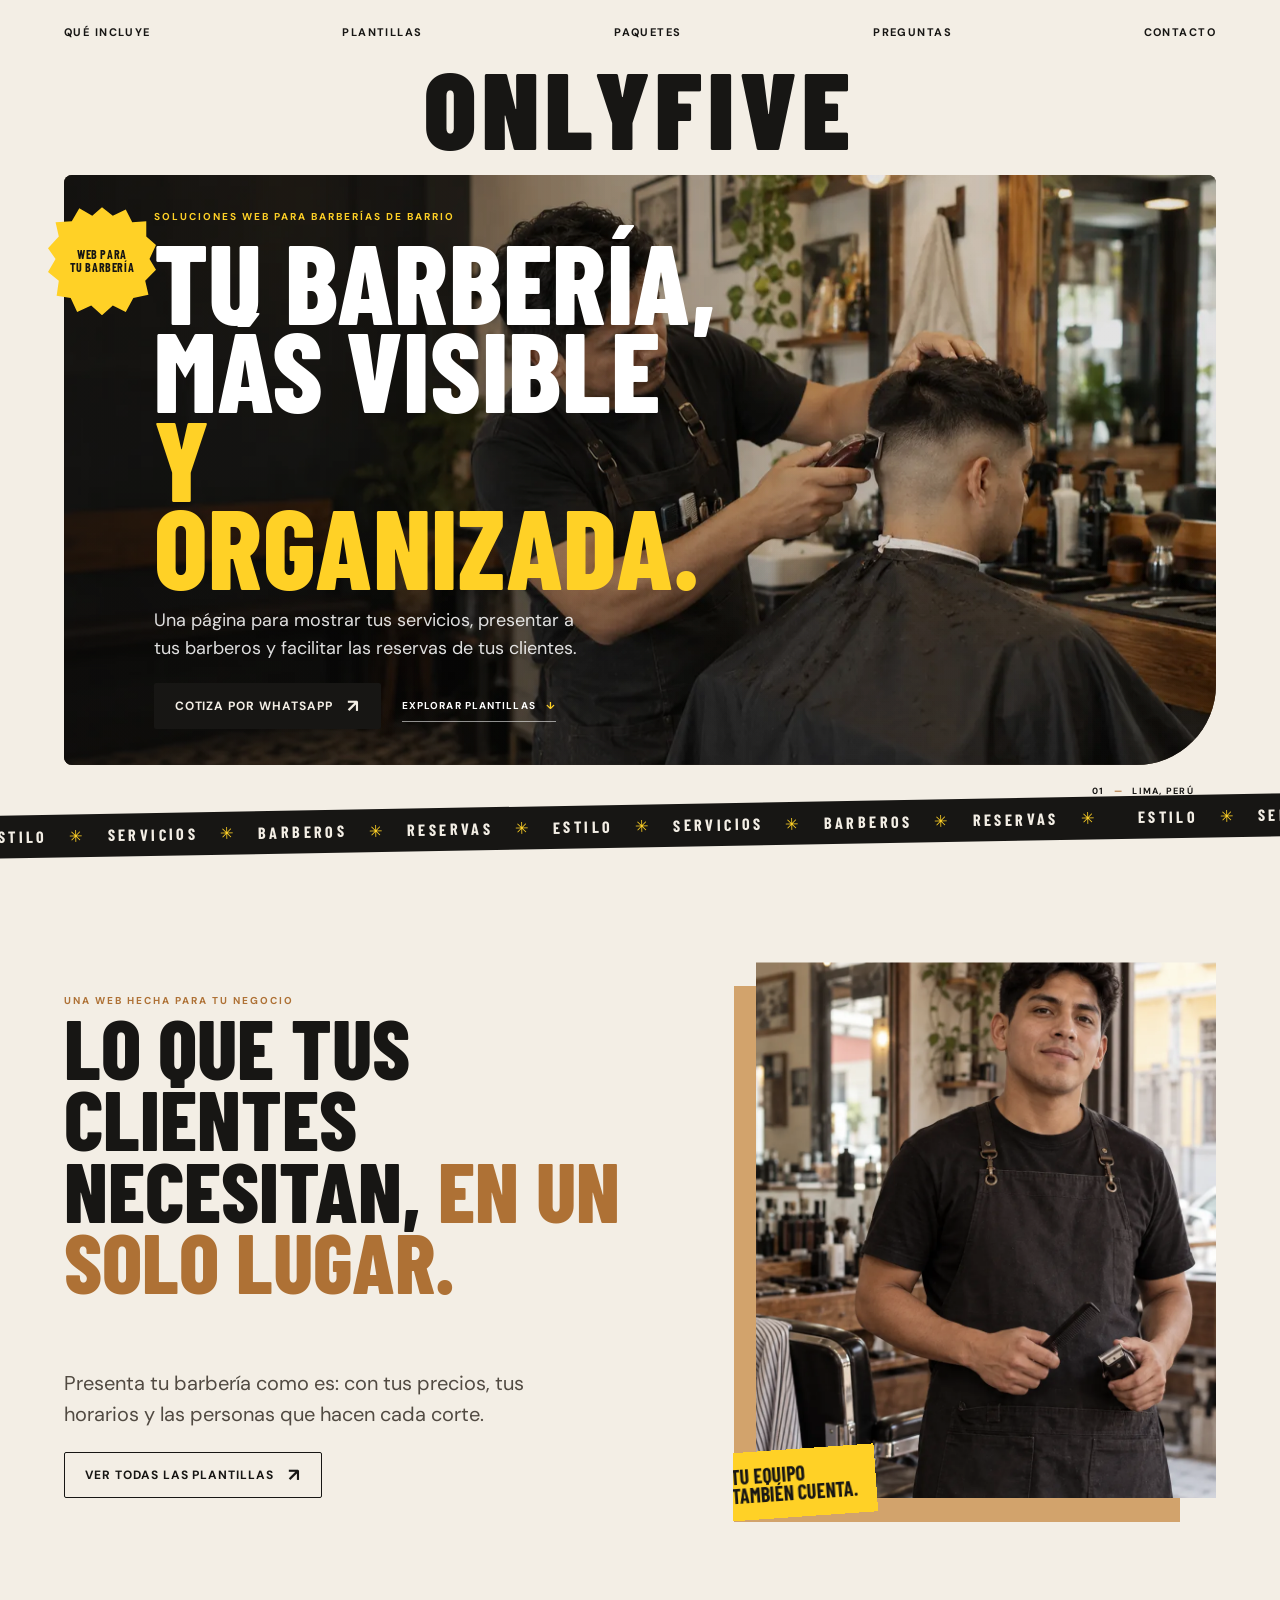
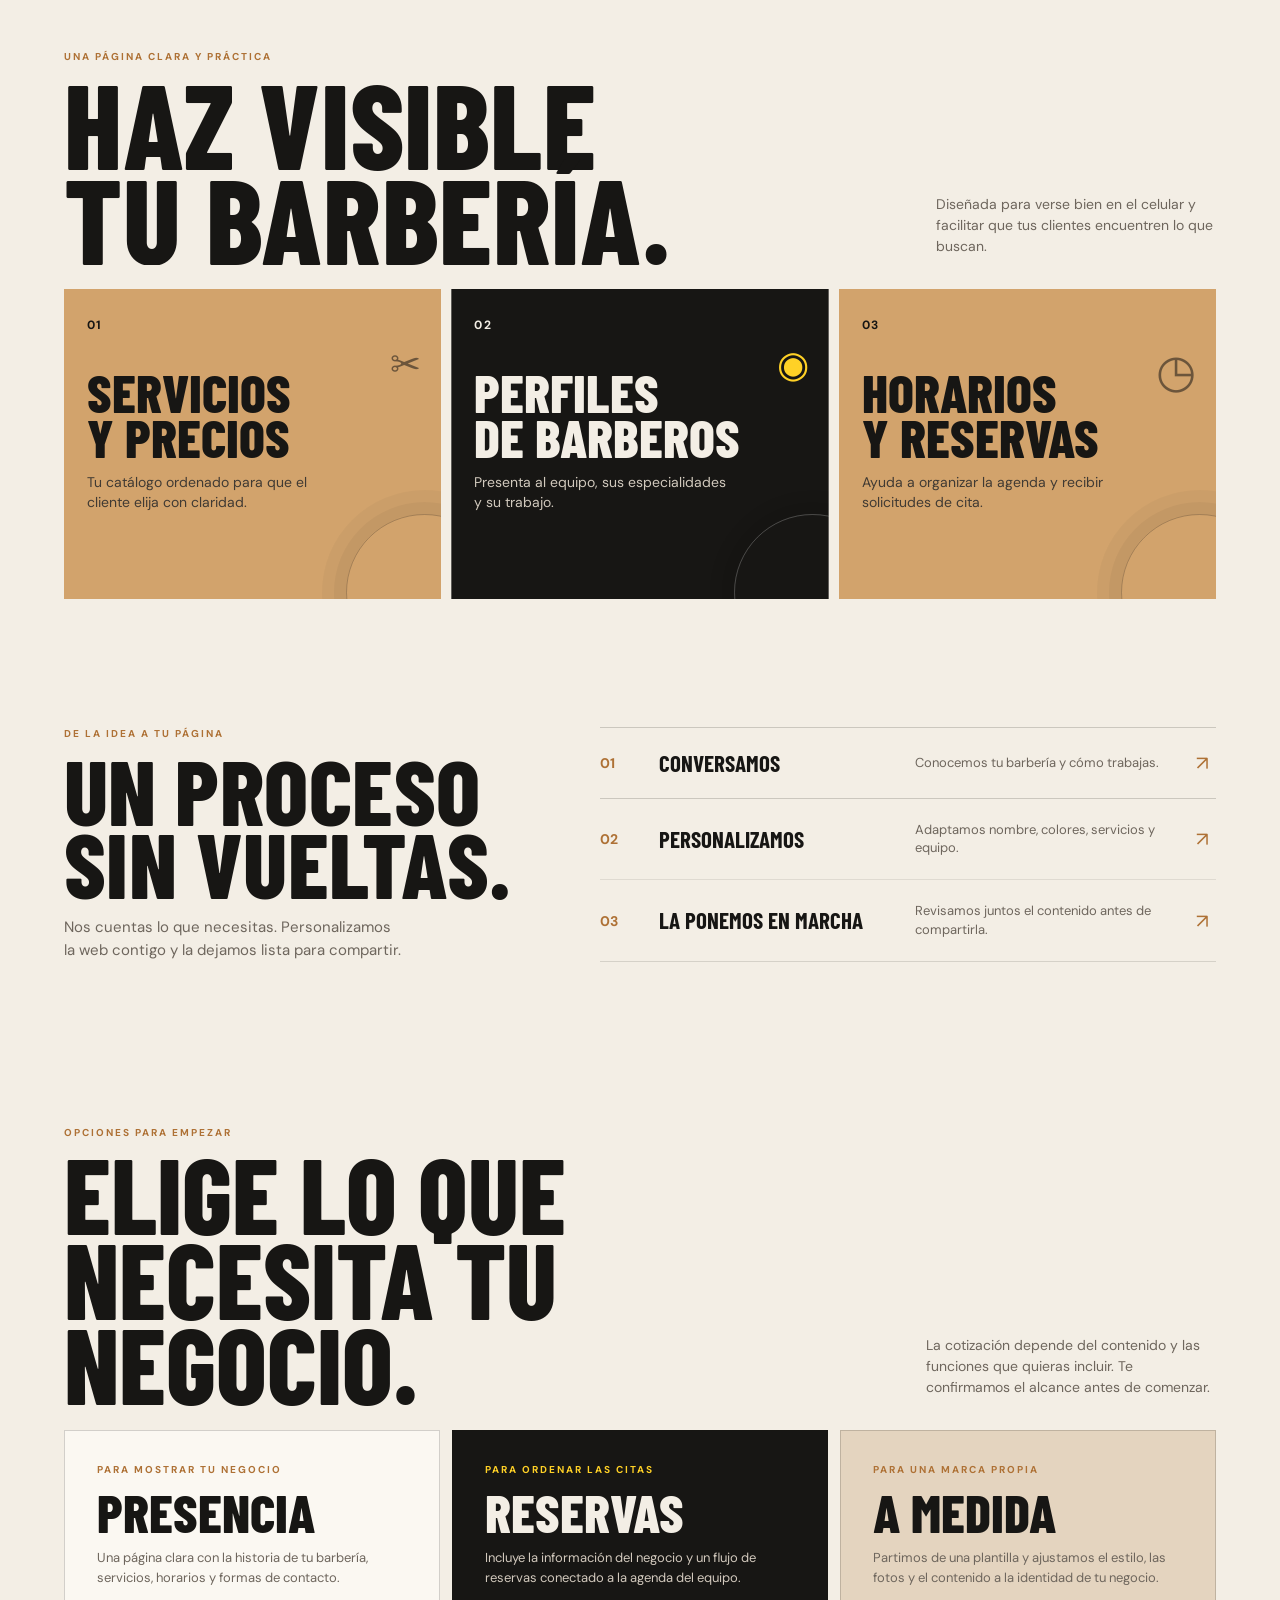
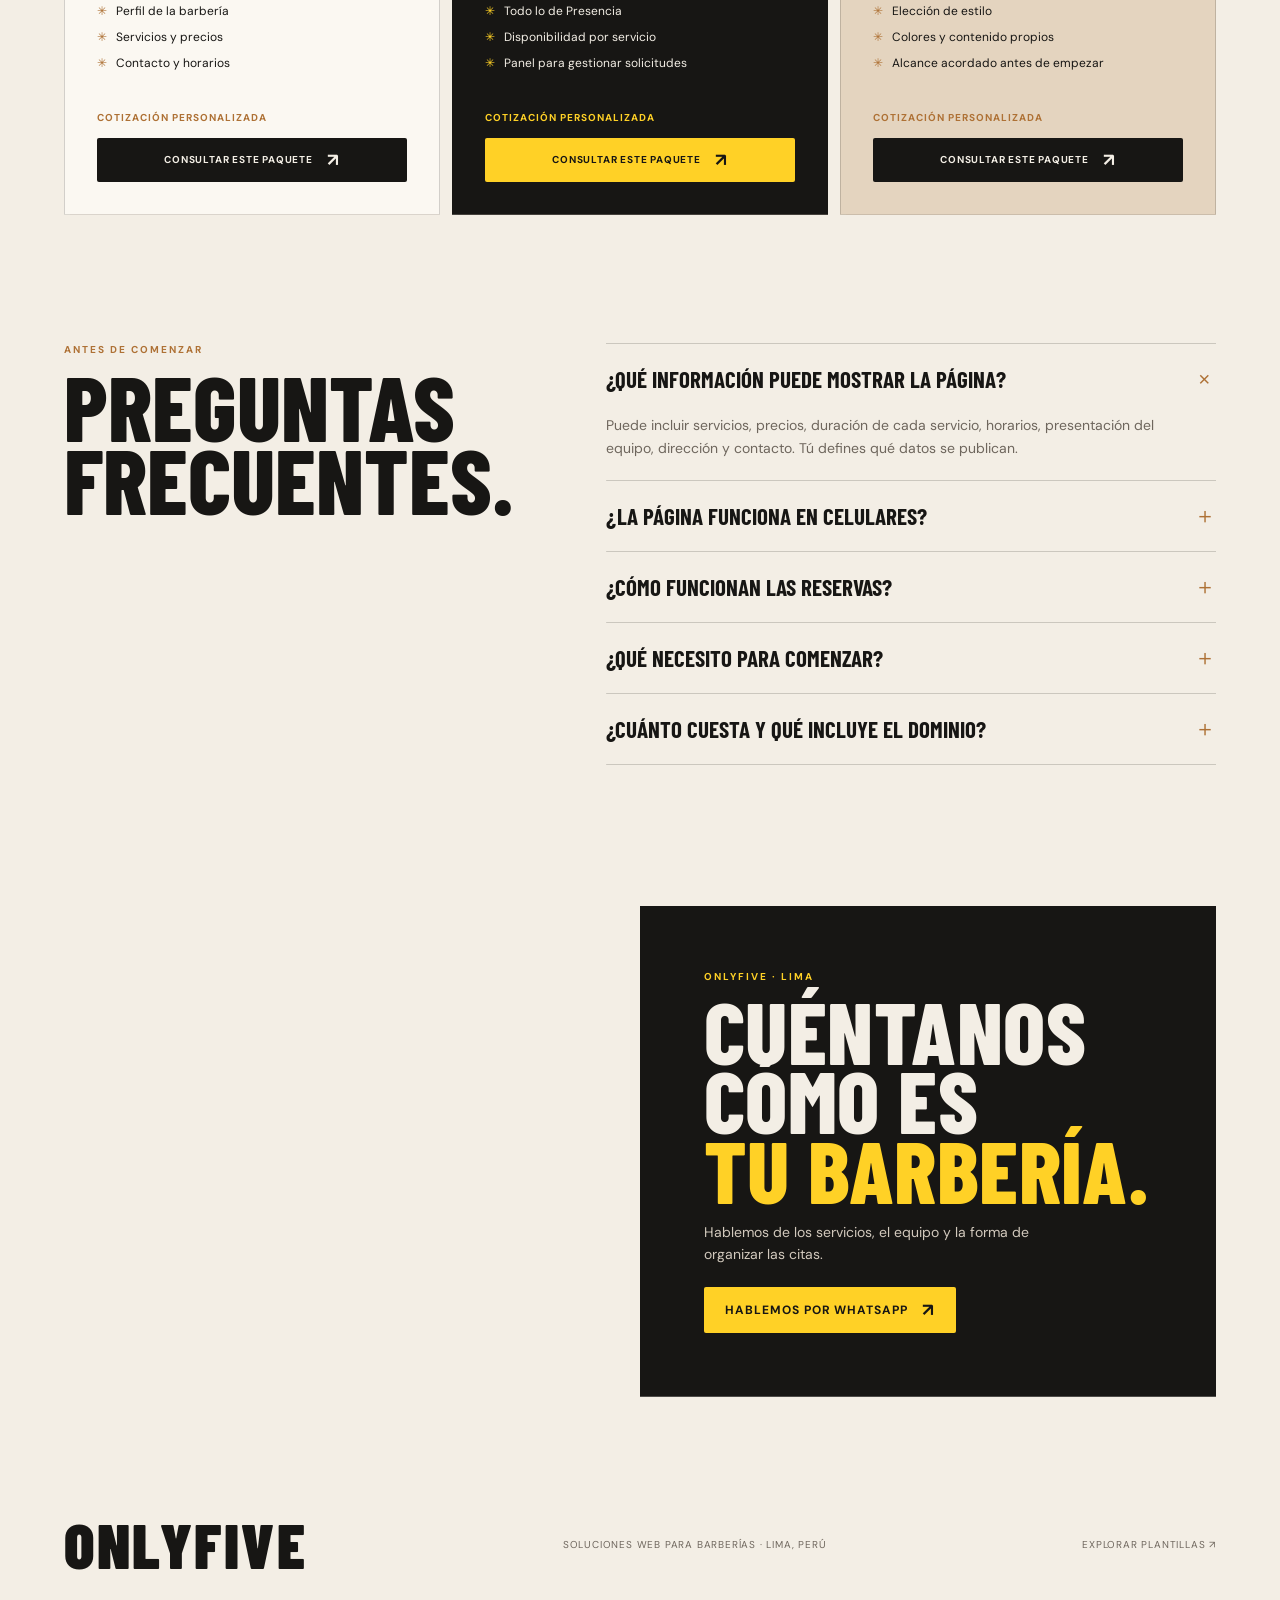
==== commit 12d77af7: "Quitar navegación duplicada de la vista previa" ====
--- a/preview/index.html
+++ b/preview/index.html
@@ -17,7 +17,6 @@
   <script src="assets/app.js" defer></script>
 </head>
 <body>
-  <nav class="preview-nav" aria-label="Vistas de ejemplo"><a href="index.html" aria-current="page">OnlyFive</a><a href="plantillas.html">Plantillas</a><a href="barberia.html">Página de barbería</a><a href="admin.html">Panel</a></nav>
   <a class="skip-link" href="#contenido">Saltar al contenido</a>
   <div class="scroll-progress" aria-hidden="true"></div>
   <header class="site-header" id="inicio">
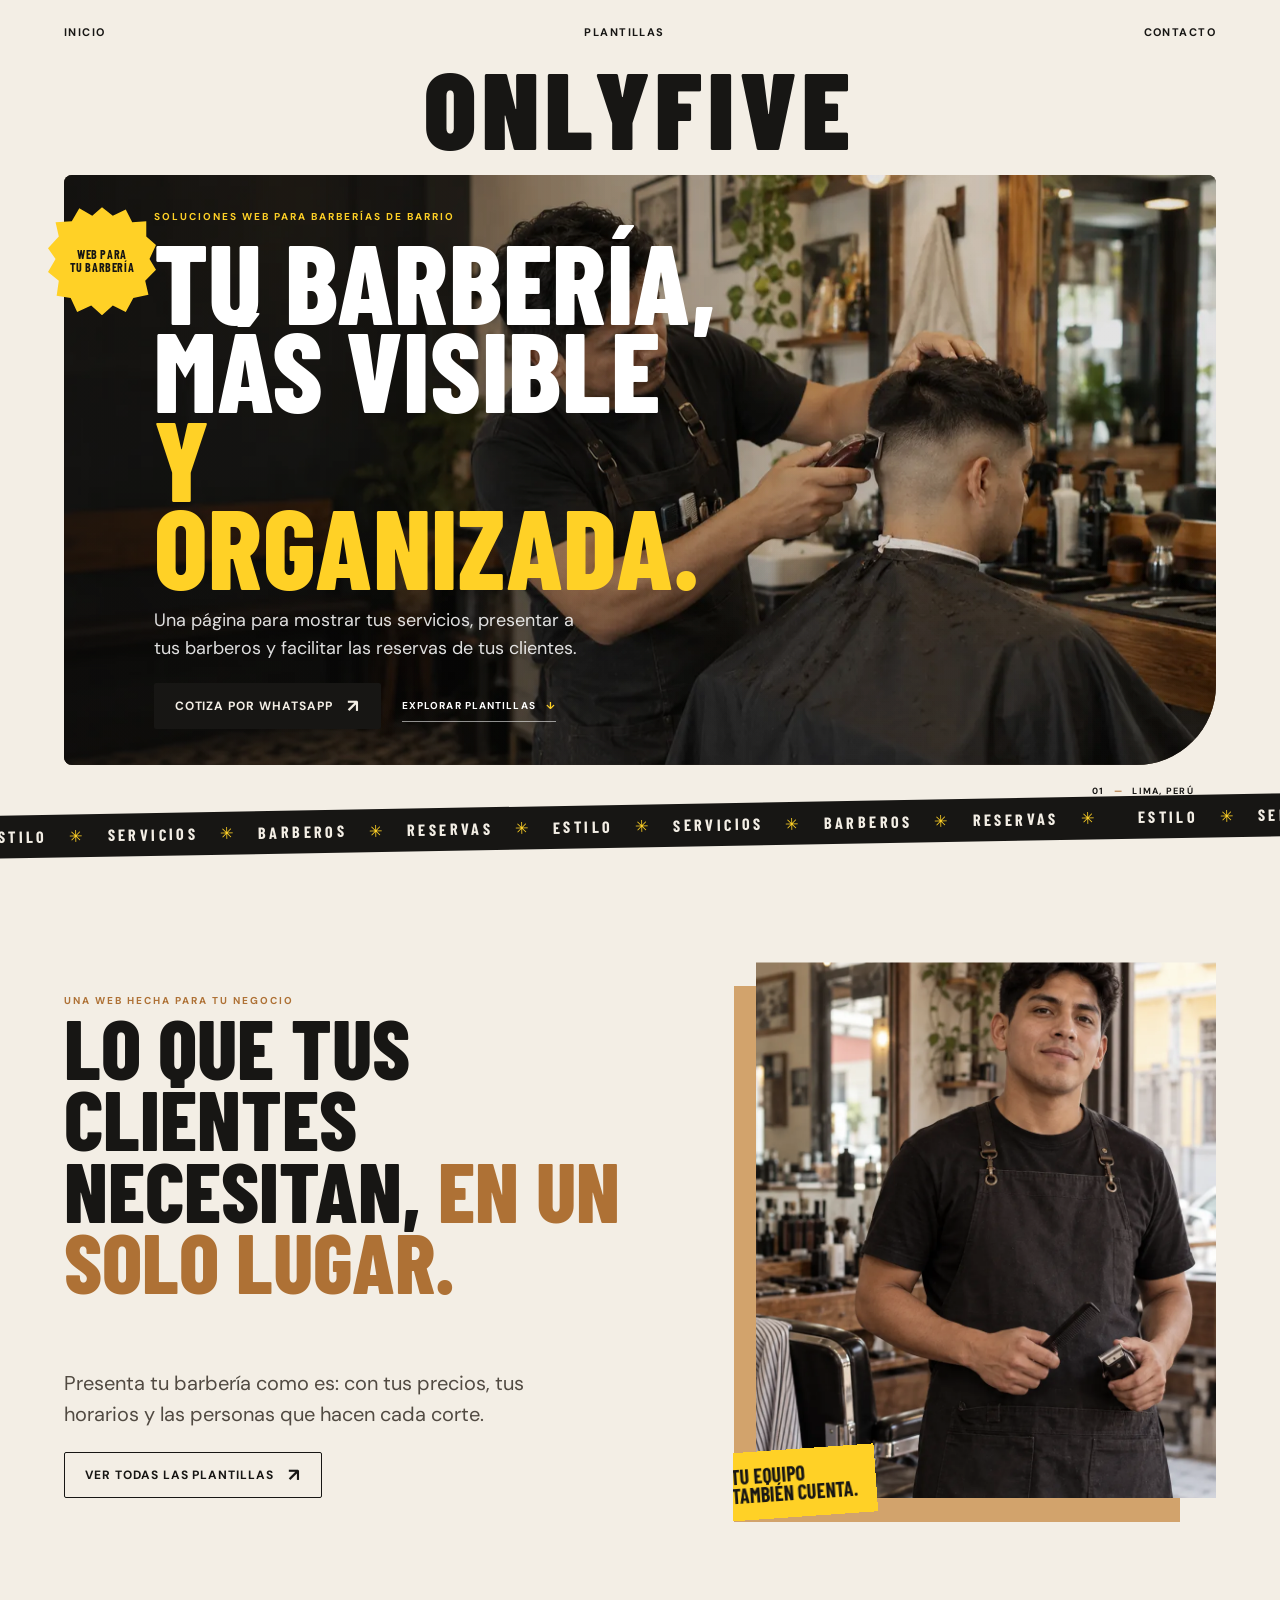
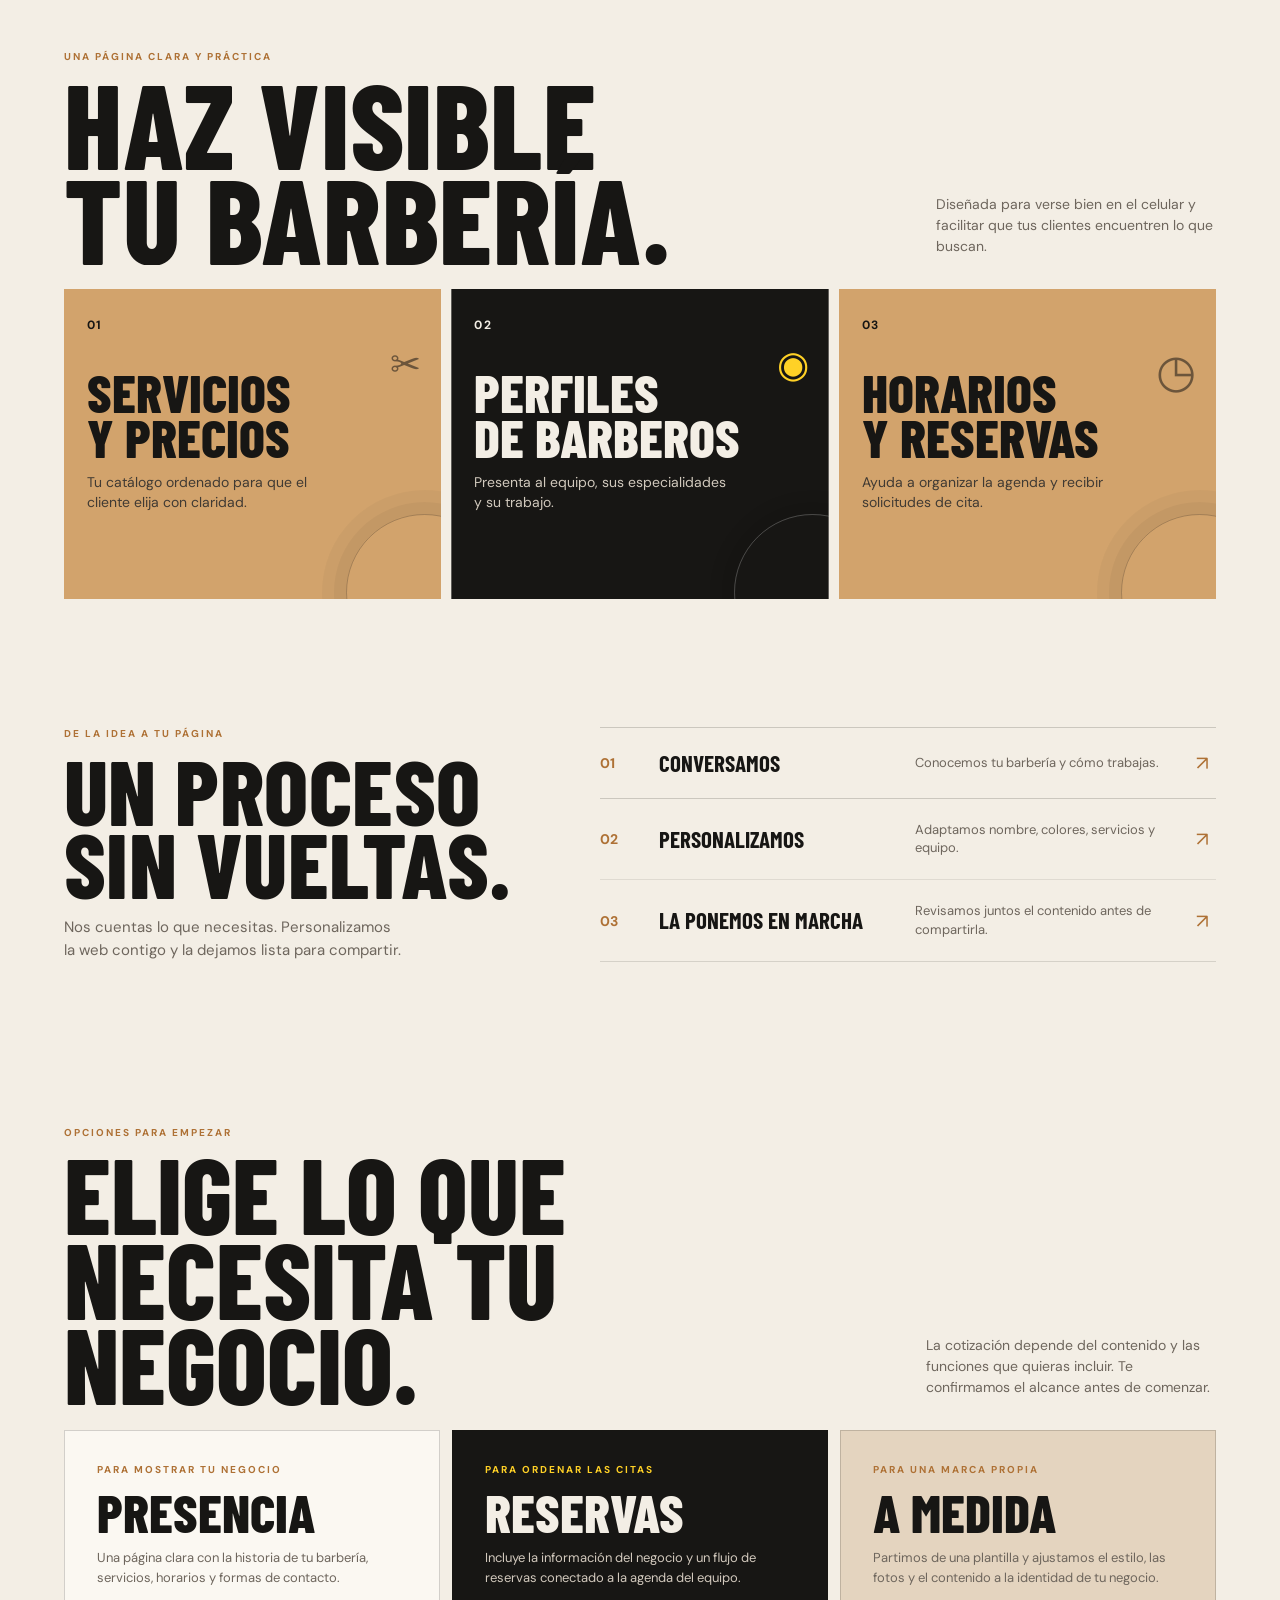
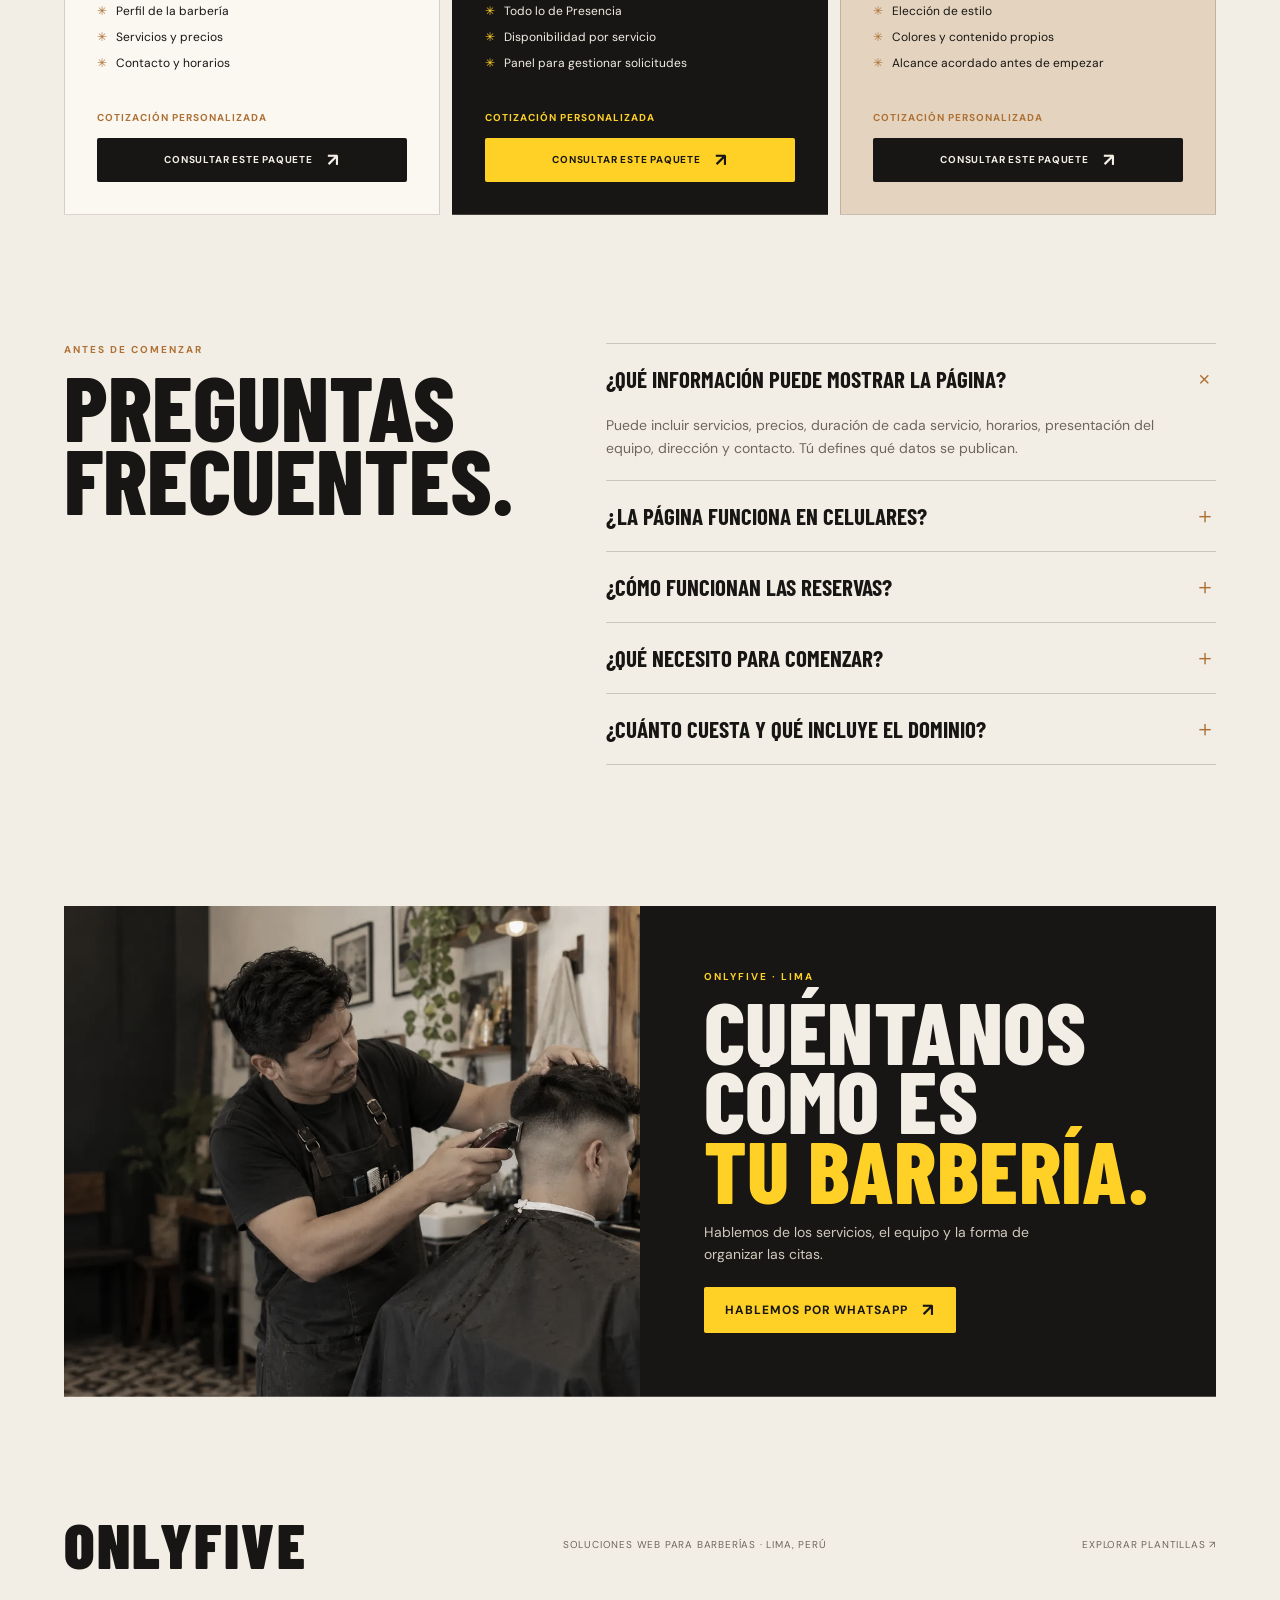
==== commit 6404b8f7: "Unificar navegación por páginas completas" ====
--- a/preview/index.html
+++ b/preview/index.html
@@ -21,11 +21,9 @@
   <div class="scroll-progress" aria-hidden="true"></div>
   <header class="site-header" id="inicio">
     <nav class="nav wrap" aria-label="Navegación principal">
-      <a class="nav-link" href="#solucion">Qué incluye</a>
+      <a class="nav-link" href="index.html" aria-current="page">Inicio</a>
       <a class="nav-link" href="plantillas.html">Plantillas</a>
-      <a class="nav-link" href="#paquetes">Paquetes</a>
-      <a class="nav-link" href="#preguntas">Preguntas</a>
-      <a class="nav-link" href="#contacto">Contacto</a>
+      <a class="nav-link" href="contacto.html">Contacto</a>
     </nav>
     <a class="wordmark" href="#inicio" aria-label="OnlyFive, inicio">ONLYFIVE</a>
   </header>
--- a/preview/assets/styles.css
+++ b/preview/assets/styles.css
@@ -148,10 +148,6 @@
 .shop-page.template-minimal{--paper:#edf2ec;--cream:#fff;--ink:#1c2b21;--muted:#657367;--tan:#c7d7c9;--gold:#41684e;--yellow:#dce98e;--line:rgba(28,43,33,.2)}
 .shop-page.template-minimal .shop-hero-photo{border-radius:0 0 55px 0}
 .shop-page.template-minimal .shop-hero-content{box-shadow:9px 10px 0 #c5d7c7}
-.preview-nav{position:sticky;top:0;z-index:60;display:flex;align-items:center;gap:clamp(12px,3vw,28px);overflow-x:auto;white-space:nowrap;padding:10px max(var(--gutter),calc((100% - var(--max))/2));background:var(--ink);color:var(--paper);scrollbar-width:none}
-.preview-nav::-webkit-scrollbar{display:none}
-.preview-nav a{flex:0 0 auto;font-size:9px;font-weight:700;letter-spacing:.1em;text-transform:uppercase;text-decoration:none;color:inherit}
-.preview-nav a:hover,.preview-nav a[aria-current="page"]{color:var(--yellow)}
 @media(max-width:900px){.templates-grid{grid-template-columns:repeat(2,minmax(0,1fr))}}
 @media(max-width:560px){.templates-intro{padding-top:42px}.templates-intro h1{font-size:clamp(61px,18vw,88px)}.templates-grid{grid-template-columns:1fr;gap:18px;padding-bottom:66px}.template-card-preview{aspect-ratio:1.28;min-height:250px}.template-card-body{padding:19px}.template-card-heading h2{font-size:31px}.template-card-body>p{min-height:0}.templates-contact h2{font-size:66px}}
 @media(max-width:800px){
@@ -201,6 +197,26 @@
 .faq-item summary span{flex:0 0 auto;color:var(--gold);font:400 22px var(--body);transition:transform .2s}
 .faq-item[open] summary span{transform:rotate(45deg)}
 .faq-item>p{max-width:650px;margin:0;padding:0 36px 20px 0;color:var(--muted);font-size:14px;line-height:1.65}
+
+/* Página de contacto */
+.contact-page-intro{padding:clamp(48px,9vw,100px) 0 38px}
+.contact-page-intro h1{max-width:950px;font:800 clamp(62px,11vw,128px)/.78 var(--display);letter-spacing:.005em;text-transform:uppercase;margin:0 0 22px}
+.contact-page-intro h1 em{font-style:normal;color:var(--gold)}
+.contact-page-intro>p:last-child{max-width:580px;color:var(--muted);font-size:clamp(15px,2vw,18px);margin:0}
+.contact-page-grid{display:grid;grid-template-columns:1fr .8fr;gap:18px;padding-bottom:clamp(75px,10vw,130px)}
+.contact-page-card{padding:clamp(25px,5vw,52px);border:1px solid var(--line);background:var(--cream);box-shadow:7px 8px 0 rgba(210,163,108,.28)}
+.contact-page-card-dark{display:flex;flex-direction:column;align-items:flex-start;justify-content:center;min-height:300px;background:var(--ink);color:var(--paper)}
+.contact-page-card-dark .eyebrow{color:var(--yellow)}
+.contact-page-card h2{font:800 clamp(39px,6vw,65px)/.84 var(--display);text-transform:uppercase;margin:0 0 14px}
+.contact-page-card>p:not(.eyebrow){max-width:490px;color:var(--muted);font-size:14px;line-height:1.6;margin:0 0 22px}
+.contact-page-card-dark>p:not(.eyebrow){color:#d2c9bd}
+.contact-page-card ul{display:grid;gap:12px;padding:0;margin:0;list-style:none}
+.contact-page-card li{position:relative;padding-left:20px;color:#514a42;font-size:13px;line-height:1.5}
+.contact-page-card li:before{content:"✳";position:absolute;left:0;top:0;color:var(--gold)}
+.contact-page-back{padding:0 0 clamp(68px,9vw,110px);text-align:center}
+.contact-page-back>p{color:var(--muted);font-size:14px;margin:0 0 16px}
+@media(max-width:760px){.contact-page-grid{grid-template-columns:1fr;gap:12px}.contact-page-card-dark{min-height:260px}}
+@media(max-width:560px){.contact-page-intro{padding-top:42px}.contact-page-intro h1{font-size:clamp(59px,16vw,88px)}.contact-page-card{padding:24px}.contact-page-card h2{font-size:45px}}
 
 /* Vistas diferenciadas para cada plantilla */
 .template-feature-list{display:flex;flex-wrap:wrap;gap:7px;padding:0;margin:0;list-style:none}
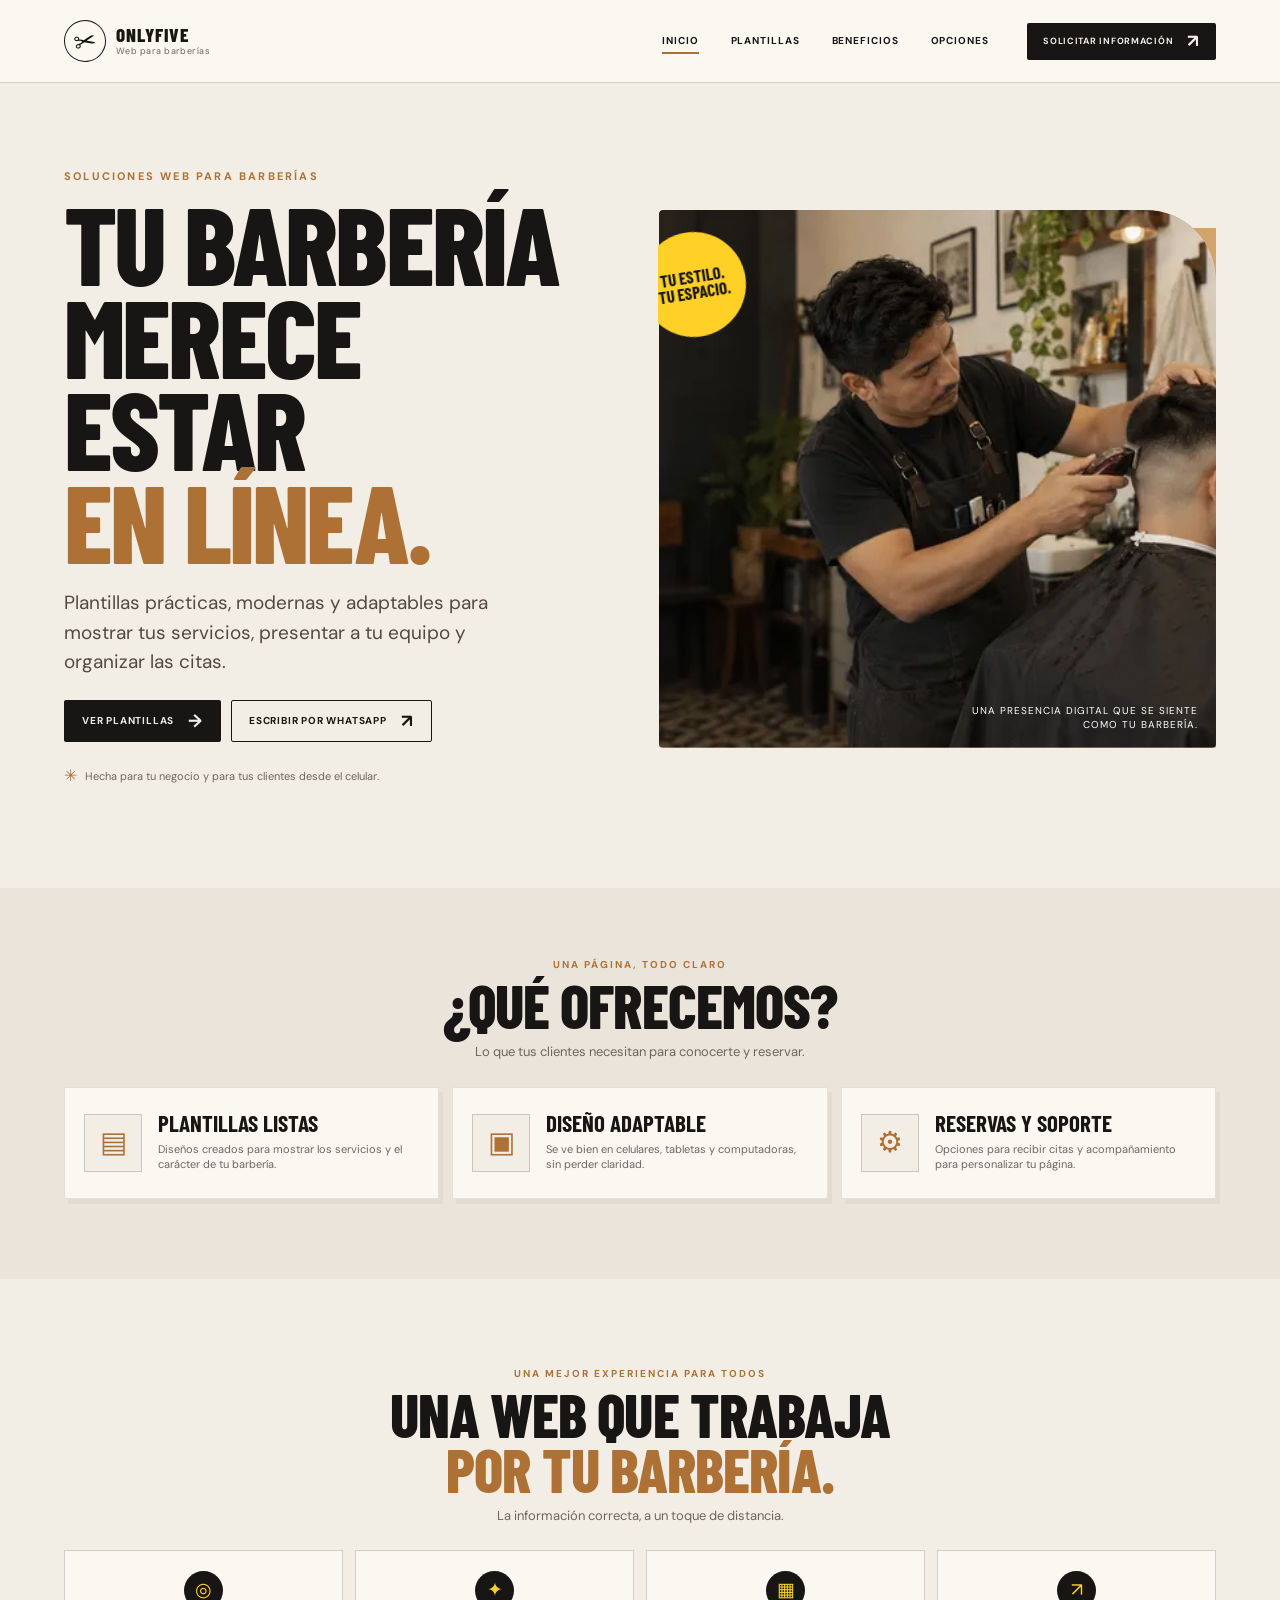
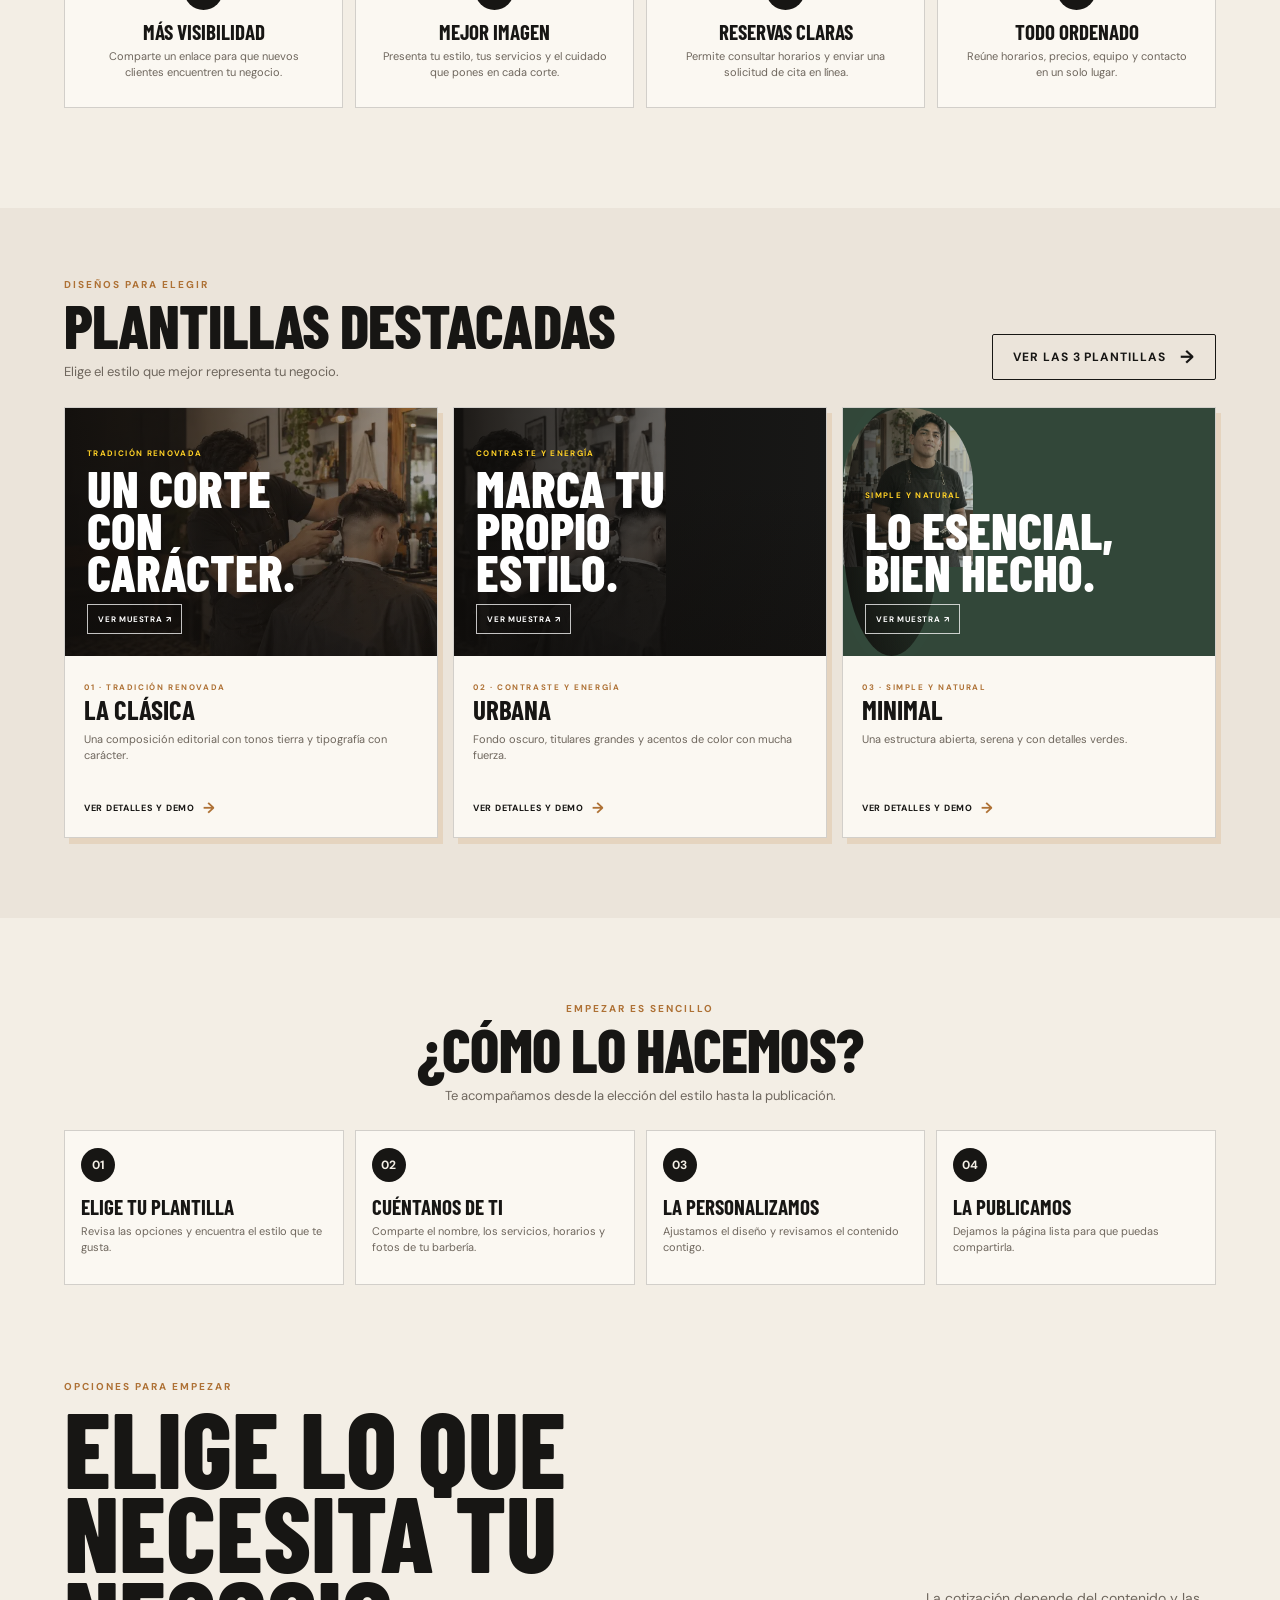
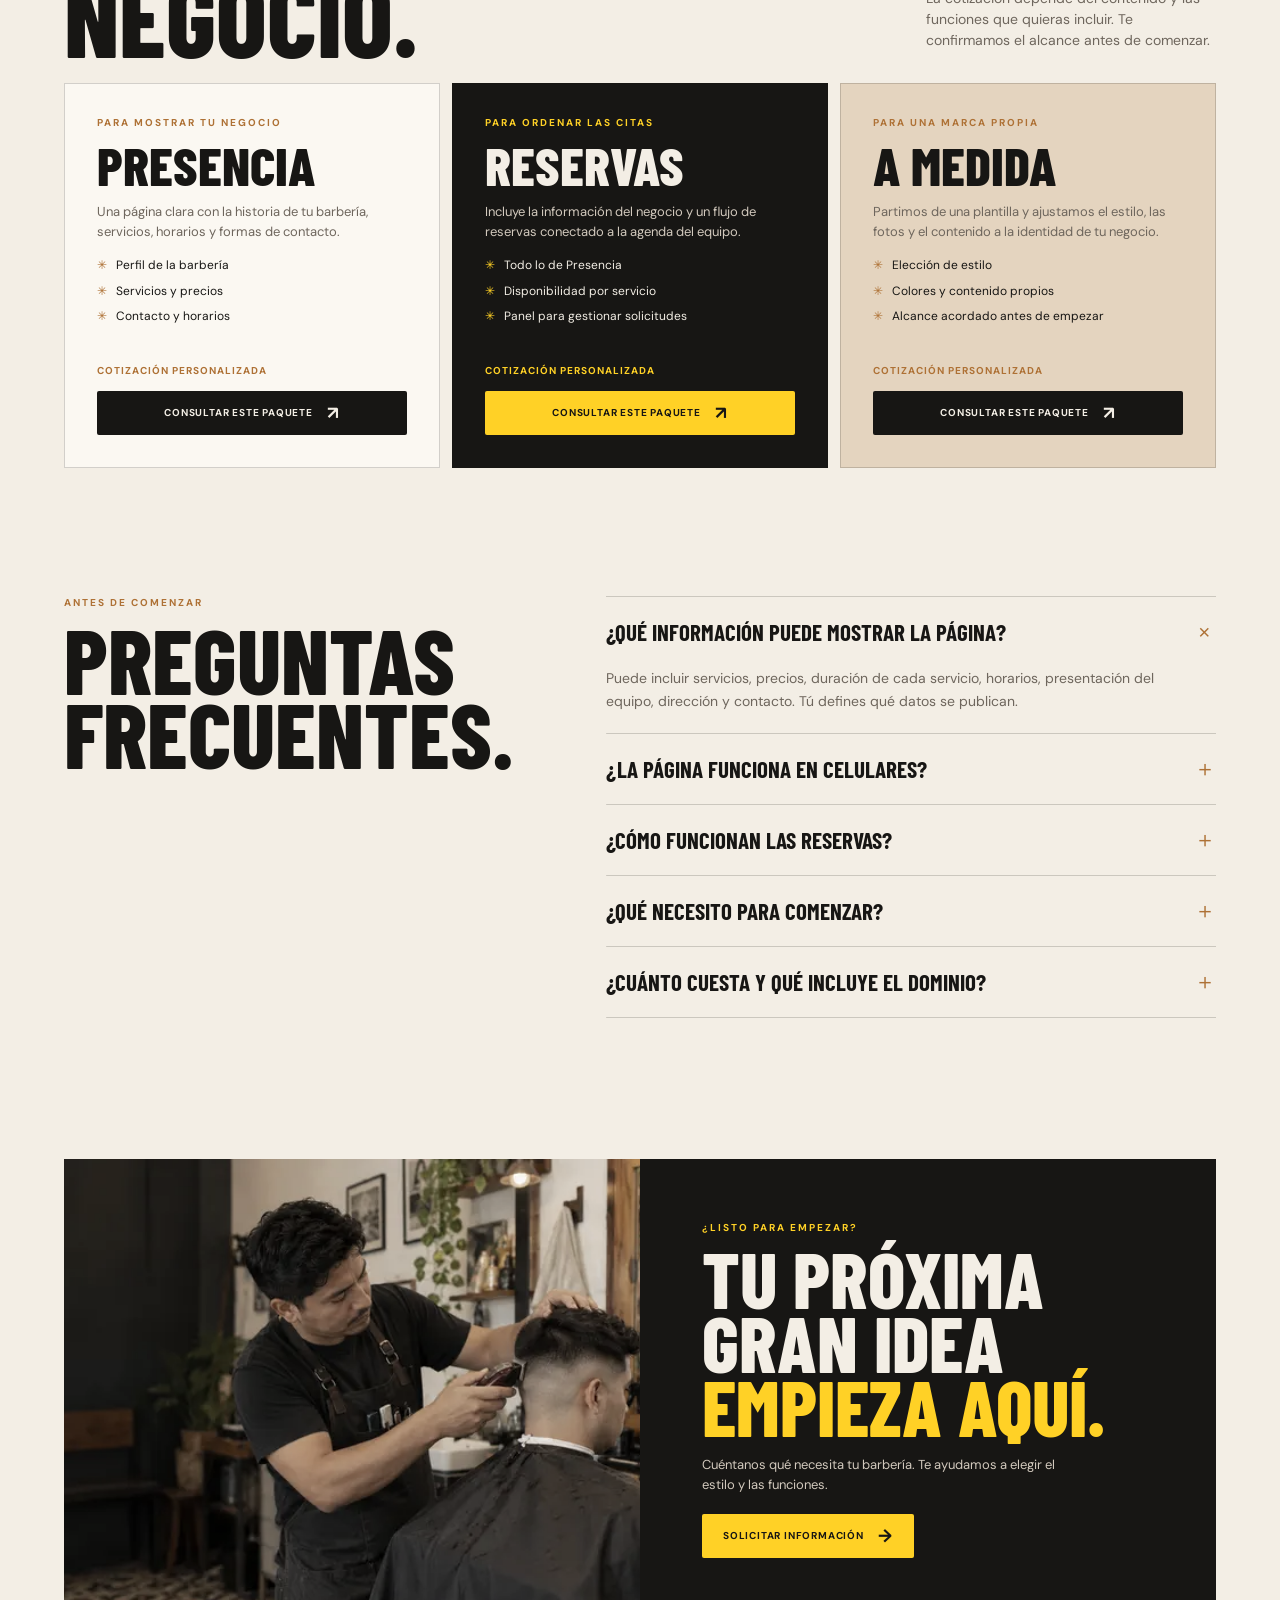
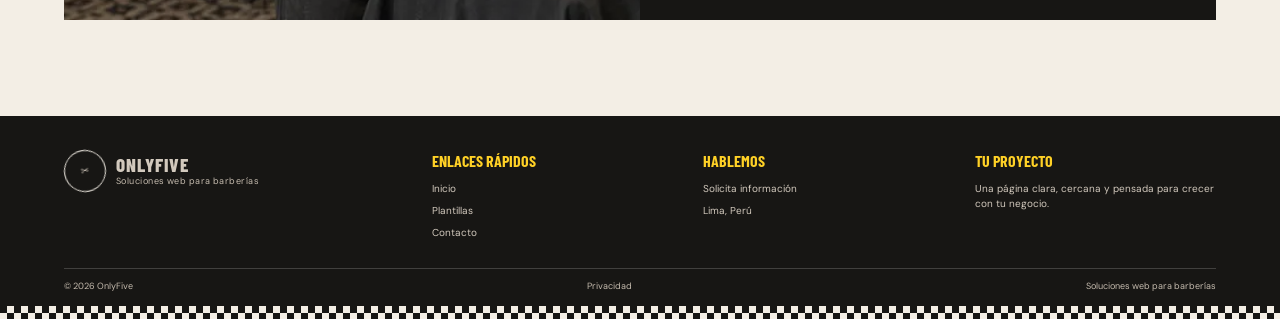
==== commit a46f4d21: "Publicar el nuevo diseño de inicio" ====
--- a/preview/index.html
+++ b/preview/index.html
@@ -1,103 +1,49 @@
-
 <!doctype html>
 <html lang="es">
 <head>
   <meta charset="utf-8">
   <meta name="viewport" content="width=device-width, initial-scale=1">
   <meta name="description" content="OnlyFive crea páginas web para barberías: servicios, perfiles, horarios y reservas en un solo lugar.">
-  <meta property="og:type" content="website">
-  <meta property="og:locale" content="es_PE">
-  <meta property="og:site_name" content="OnlyFive">
-  <meta property="og:title" content="OnlyFive — Webs para barberías">
-  <meta property="og:description" content="Una página para mostrar tus servicios, presentar a tus barberos y facilitar las reservas de tus clientes.">
-  <meta name="twitter:card" content="summary">
-  <meta name="theme-color" content="#f3eee5">
+  <meta property="og:type" content="website"><meta property="og:locale" content="es_PE"><meta property="og:site_name" content="OnlyFive"><meta property="og:title" content="OnlyFive — Webs para barberías"><meta property="og:description" content="Una página para mostrar tus servicios, presentar a tus barberos y facilitar las reservas de tus clientes.">
+  <meta name="twitter:card" content="summary"><meta name="theme-color" content="#f3eee5">
   <title>OnlyFive — Webs para barberías</title>
-  <link rel="stylesheet" href="assets/styles.css">
-  <script src="assets/app.js" defer></script>
+  <link rel="stylesheet" href="assets/styles.css"><script src="assets/app.js" defer></script>
 </head>
-<body>
-  <a class="skip-link" href="#contenido">Saltar al contenido</a>
-  <div class="scroll-progress" aria-hidden="true"></div>
-  <header class="site-header" id="inicio">
-    <nav class="nav wrap" aria-label="Navegación principal">
-      <a class="nav-link" href="index.html" aria-current="page">Inicio</a>
-      <a class="nav-link" href="plantillas.html">Plantillas</a>
-      <a class="nav-link" href="contacto.html">Contacto</a>
-    </nav>
-    <a class="wordmark" href="#inicio" aria-label="OnlyFive, inicio">ONLYFIVE</a>
-  </header>
+<body class="home-page">
+  <a class="skip-link" href="#contenido">Saltar al contenido</a><div class="scroll-progress" aria-hidden="true"></div>
+  <header class="site-header" id="inicio"><nav class="nav wrap brand-nav" aria-label="Navegación principal">
+    <a class="brand-lockup" href="#inicio" aria-label="OnlyFive, inicio"><span class="brand-symbol" aria-hidden="true">✂</span><span><strong>ONLYFIVE</strong><small>Web para barberías</small></span></a>
+    <div class="nav-menu"><a class="nav-link" href="#inicio" aria-current="page">Inicio</a><a class="nav-link" href="plantillas.html">Plantillas</a><a class="nav-link" href="#beneficios">Beneficios</a><a class="nav-link" href="#paquetes">Opciones</a></div>
+    <a class="button button-dark nav-cta" href="contacto.html">Solicitar información <span aria-hidden="true">↗</span></a>
+  </nav></header>
   <main id="contenido">
-    <section class="hero wrap">
-      <div class="hero-image image-frame"><picture><source type="image/webp" srcset="assets/barberia-720.webp 720w, assets/barberia-1440.webp 1440w" sizes="(max-width: 760px) calc(100vw - 36px), 90vw"><img src="assets/barberia.png" alt="Barbero realizando un corte en una barbería de barrio" fetchpriority="high" decoding="async"></picture></div>
-      <div class="burst">Web para<br>tu barbería</div>
-      <div class="hero-copy reveal">
-        <p class="eyebrow">Soluciones web para barberías de barrio</p>
-        <h1>Tu barbería,<br>más visible<br><em>y organizada.</em></h1>
-        <p class="hero-lead">Una página para mostrar tus servicios, presentar a tus barberos y facilitar las reservas de tus clientes.</p>
-        <div class="hero-actions">
-          <a class="button button-dark" href="https://wa.me/?text=Hola%20OnlyFive%2C%20quiero%20una%20p%C3%A1gina%20web%20para%20mi%20barber%C3%ADa." target="_blank" rel="noopener noreferrer">Cotiza por WhatsApp <span aria-hidden="true">↗</span></a>
-          <a class="text-link" href="plantillas.html">Explorar plantillas <span aria-hidden="true">↓</span></a>
-        </div>
-      </div>
-      <div class="hero-index" aria-hidden="true">01 <span>—</span> LIMA, PERÚ</div>
+    <section class="home-hero wrap" aria-labelledby="home-title">
+      <div class="home-hero-copy reveal"><p class="eyebrow">Soluciones web para barberías</p><h1 id="home-title">Tu barbería<br>merece estar<br><em>en línea.</em></h1><p class="home-hero-lead">Plantillas prácticas, modernas y adaptables para mostrar tus servicios, presentar a tu equipo y organizar las citas.</p><div class="hero-actions"><a class="button button-dark" href="plantillas.html">Ver plantillas <span aria-hidden="true">→</span></a><a class="button button-outline" href="https://wa.me/?text=Hola%20OnlyFive%2C%20quiero%20una%20p%C3%A1gina%20web%20para%20mi%20barber%C3%ADa." target="_blank" rel="noopener noreferrer">Escribir por WhatsApp <span aria-hidden="true">↗</span></a></div><p class="home-hero-note"><span aria-hidden="true">✳</span> Hecha para tu negocio y para tus clientes desde el celular.</p></div>
+      <div class="home-hero-visual reveal"><picture><source type="image/webp" srcset="assets/barberia-720.webp 720w, assets/barberia-1440.webp 1440w" sizes="(max-width: 760px) calc(100vw - 36px), 48vw"><img src="assets/barberia.png" alt="Barbero realizando un corte en una barbería" fetchpriority="high" decoding="async"></picture><span class="home-hero-stamp">Tu estilo.<br>Tu espacio.</span><span class="home-hero-caption">Una presencia digital que se siente como tu barbería.</span></div>
     </section>
-
-    <div class="ticker" aria-label="Servicios, barberos y reservas"><div class="ticker-track" aria-hidden="true">
-      <span>ESTILO <b>✳</b> SERVICIOS <b>✳</b> BARBEROS <b>✳</b> RESERVAS <b>✳</b> ESTILO <b>✳</b> SERVICIOS <b>✳</b> BARBEROS <b>✳</b> RESERVAS <b>✳</b></span>
-      <span>ESTILO <b>✳</b> SERVICIOS <b>✳</b> BARBEROS <b>✳</b> RESERVAS <b>✳</b> ESTILO <b>✳</b> SERVICIOS <b>✳</b> BARBEROS <b>✳</b> RESERVAS <b>✳</b></span>
-    </div></div>
-
-    <section class="intro wrap" id="solucion">
-      <div class="intro-heading reveal"><span class="eyebrow">Una web hecha para tu negocio</span><h2>Lo que tus clientes necesitan, <em>en un solo lugar.</em></h2></div>
-      <div class="intro-visual reveal"><picture><source type="image/webp" srcset="assets/barbero-perfil-720.webp 480w, assets/barbero-perfil-1440.webp 960w" sizes="(max-width: 760px) 90vw, 40vw"><img src="assets/barbero-perfil.png" alt="Barbero en su local, listo para atender" loading="lazy" decoding="async"></picture><div class="visual-note">Tu equipo<br>también cuenta.</div></div>
-      <div class="intro-copy reveal"><p>Presenta tu barbería como es: con tus precios, tus horarios y las personas que hacen cada corte.</p><a class="button button-outline" href="plantillas.html">Ver todas las plantillas <span aria-hidden="true">↗</span></a></div>
-    </section>
-
-    <section class="features wrap" aria-labelledby="features-title">
-      <div class="section-heading reveal"><p class="eyebrow">Una página clara y práctica</p><h2 id="features-title">Haz visible<br>tu barbería.</h2><p class="section-note">Diseñada para verse bien en el celular y facilitar que tus clientes encuentren lo que buscan.</p></div>
-      <div class="feature-grid">
-        <article class="feature-card reveal"><span class="feature-num">01</span><div class="icon-cut" aria-hidden="true">✂</div><h3>Servicios<br>y precios</h3><p>Tu catálogo ordenado para que el cliente elija con claridad.</p></article>
-        <article class="feature-card feature-card-dark reveal"><span class="feature-num">02</span><div class="icon-person" aria-hidden="true">◉</div><h3>Perfiles<br>de barberos</h3><p>Presenta al equipo, sus especialidades y su trabajo.</p></article>
-        <article class="feature-card reveal"><span class="feature-num">03</span><div class="icon-clock" aria-hidden="true">◷</div><h3>Horarios<br>y reservas</h3><p>Ayuda a organizar la agenda y recibir solicitudes de cita.</p></article>
-      </div>
-    </section>
-
-    <section class="process wrap" aria-labelledby="process-title">
-      <div class="process-top reveal"><p class="eyebrow">De la idea a tu página</p><h2 id="process-title">Un proceso<br>sin vueltas.</h2><p>Nos cuentas lo que necesitas. Personalizamos la web contigo y la dejamos lista para compartir.</p></div>
-      <div class="process-list">
-        <div class="process-row reveal"><span>01</span><h3>Conversamos</h3><p>Conocemos tu barbería y cómo trabajas.</p><b aria-hidden="true">↗</b></div>
-        <div class="process-row reveal"><span>02</span><h3>Personalizamos</h3><p>Adaptamos nombre, colores, servicios y equipo.</p><b aria-hidden="true">↗</b></div>
-        <div class="process-row reveal"><span>03</span><h3>La ponemos en marcha</h3><p>Revisamos juntos el contenido antes de compartirla.</p><b aria-hidden="true">↗</b></div>
-      </div>
-    </section>
-
-    <section class="packages wrap" id="paquetes" aria-labelledby="packages-title">
-      <div class="packages-heading reveal"><p class="eyebrow">Opciones para empezar</p><h2 id="packages-title">Elige lo que<br>necesita tu negocio.</h2><p>La cotización depende del contenido y las funciones que quieras incluir. Te confirmamos el alcance antes de comenzar.</p></div>
-      <div class="package-grid">
-        <article class="package-card reveal"><p class="eyebrow">Para mostrar tu negocio</p><h3>Presencia</h3><p>Una página clara con la historia de tu barbería, servicios, horarios y formas de contacto.</p><ul><li>Perfil de la barbería</li><li>Servicios y precios</li><li>Contacto y horarios</li></ul><span class="package-price">Cotización personalizada</span><a class="button button-dark" href="https://wa.me/?text=Hola%20OnlyFive%2C%20quiero%20cotizar%20una%20p%C3%A1gina%20para%20presentar%20mi%20barber%C3%ADa." target="_blank" rel="noopener noreferrer">Consultar este paquete <span aria-hidden="true">↗</span></a></article>
-        <article class="package-card reveal"><p class="eyebrow">Para ordenar las citas</p><h3>Reservas</h3><p>Incluye la información del negocio y un flujo de reservas conectado a la agenda del equipo.</p><ul><li>Todo lo de Presencia</li><li>Disponibilidad por servicio</li><li>Panel para gestionar solicitudes</li></ul><span class="package-price">Cotización personalizada</span><a class="button button-dark" href="https://wa.me/?text=Hola%20OnlyFive%2C%20quiero%20cotizar%20una%20p%C3%A1gina%20con%20reservas%20para%20mi%20barber%C3%ADa." target="_blank" rel="noopener noreferrer">Consultar este paquete <span aria-hidden="true">↗</span></a></article>
-        <article class="package-card reveal"><p class="eyebrow">Para una marca propia</p><h3>A medida</h3><p>Partimos de una plantilla y ajustamos el estilo, las fotos y el contenido a la identidad de tu negocio.</p><ul><li>Elección de estilo</li><li>Colores y contenido propios</li><li>Alcance acordado antes de empezar</li></ul><span class="package-price">Cotización personalizada</span><a class="button button-dark" href="https://wa.me/?text=Hola%20OnlyFive%2C%20quiero%20conversar%20sobre%20una%20p%C3%A1gina%20personalizada%20para%20mi%20barber%C3%ADa." target="_blank" rel="noopener noreferrer">Consultar este paquete <span aria-hidden="true">↗</span></a></article>
-      </div>
-    </section>
-
-    <section class="faq wrap" id="preguntas" aria-labelledby="faq-title">
-      <div class="faq-heading reveal"><p class="eyebrow">Antes de comenzar</p><h2 id="faq-title">Preguntas<br>frecuentes.</h2></div>
-      <div class="faq-list">
-        <details class="faq-item reveal" open><summary>¿Qué información puede mostrar la página?<span aria-hidden="true">＋</span></summary><p>Puede incluir servicios, precios, duración de cada servicio, horarios, presentación del equipo, dirección y contacto. Tú defines qué datos se publican.</p></details>
-        <details class="faq-item reveal"><summary>¿La página funciona en celulares?<span aria-hidden="true">＋</span></summary><p>Sí. El diseño se adapta a pantallas pequeñas y los botones de contacto y reserva se pueden usar desde el celular.</p></details>
-        <details class="faq-item reveal"><summary>¿Cómo funcionan las reservas?<span aria-hidden="true">＋</span></summary><p>El cliente envía una solicitud con el servicio, el barbero y un horario disponible. La cita queda pendiente hasta que la barbería la confirme.</p></details>
-        <details class="faq-item reveal"><summary>¿Qué necesito para comenzar?<span aria-hidden="true">＋</span></summary><p>El nombre de la barbería, sus servicios y precios, horarios, formas de contacto y, si tienes, fotos o logotipo. Podemos acordar qué material falta antes de empezar.</p></details>
-        <details class="faq-item reveal"><summary>¿Cuánto cuesta y qué incluye el dominio?<span aria-hidden="true">＋</span></summary><p>El costo se cotiza según el contenido y las funciones que necesites. El dominio y el alojamiento se especifican en la cotización antes de iniciar.</p></details>
-      </div>
-    </section>
-
-    <section class="contact wrap" id="contacto">
-      <div class="contact-image reveal"><picture><source type="image/webp" srcset="assets/barberia-720.webp 720w, assets/barberia-1440.webp 1440w" sizes="(max-width: 760px) 100vw, 50vw"><img src="assets/barberia.png" alt="Interior cálido de una barbería" loading="lazy" decoding="async"></picture></div>
-      <div class="contact-card reveal"><p class="eyebrow">OnlyFive · Lima</p><h2>Cuéntanos<br>cómo es<br><em>tu barbería.</em></h2><p>Hablemos de los servicios, el equipo y la forma de organizar las citas.</p><a class="button button-light" href="https://wa.me/?text=Hola%20OnlyFive%2C%20quiero%20una%20p%C3%A1gina%20web%20para%20mi%20barber%C3%ADa." target="_blank" rel="noopener noreferrer">Hablemos por WhatsApp <span aria-hidden="true">↗</span></a></div>
-    </section>
+    <section class="home-offerings section-band"><div class="wrap"><div class="compact-heading"><p class="eyebrow">Una página, todo claro</p><h2>¿Qué ofrecemos?</h2><p>Lo que tus clientes necesitan para conocerte y reservar.</p></div><div class="offering-grid">
+      <article class="offering-card"><span class="offering-icon" aria-hidden="true">▤</span><div><h3>Plantillas listas</h3><p>Diseños creados para mostrar los servicios y el carácter de tu barbería.</p></div></article>
+      <article class="offering-card"><span class="offering-icon" aria-hidden="true">▣</span><div><h3>Diseño adaptable</h3><p>Se ve bien en celulares, tabletas y computadoras, sin perder claridad.</p></div></article>
+      <article class="offering-card"><span class="offering-icon" aria-hidden="true">⚙</span><div><h3>Reservas y soporte</h3><p>Opciones para recibir citas y acompañamiento para personalizar tu página.</p></div></article>
+    </div></div></section>
+    <section class="home-benefits wrap" id="beneficios"><div class="compact-heading"><p class="eyebrow">Una mejor experiencia para todos</p><h2>Una web que trabaja<br><em>por tu barbería.</em></h2><p>La información correcta, a un toque de distancia.</p></div><div class="benefit-grid">
+      <article class="benefit-card"><span aria-hidden="true">◎</span><h3>Más visibilidad</h3><p>Comparte un enlace para que nuevos clientes encuentren tu negocio.</p></article><article class="benefit-card"><span aria-hidden="true">✦</span><h3>Mejor imagen</h3><p>Presenta tu estilo, tus servicios y el cuidado que pones en cada corte.</p></article><article class="benefit-card"><span aria-hidden="true">▦</span><h3>Reservas claras</h3><p>Permite consultar horarios y enviar una solicitud de cita en línea.</p></article><article class="benefit-card"><span aria-hidden="true">↗</span><h3>Todo ordenado</h3><p>Reúne horarios, precios, equipo y contacto en un solo lugar.</p></article>
+    </div></section>
+    <section class="home-templates section-band" id="plantillas"><div class="wrap"><div class="section-row-heading"><div class="compact-heading"><p class="eyebrow">Diseños para elegir</p><h2>Plantillas destacadas</h2><p>Elige el estilo que mejor representa tu negocio.</p></div><a class="button button-outline" href="plantillas.html">Ver las 3 plantillas <span aria-hidden="true">→</span></a></div><div class="home-template-grid">
+      <article class="home-template-card"><a class="home-template-visual template-preview-classic" href="detalle-plantilla.html?plantilla=clasica" aria-label="Ver muestra de La clásica"><img src="assets/barberia-720.webp" alt="" loading="lazy"><span class="home-template-kicker">TRADICIÓN RENOVADA</span><strong>Un corte<br>con carácter.</strong><span class="home-template-action">VER MUESTRA ↗</span></a><div class="home-template-info"><span class="eyebrow">01 · Tradición renovada</span><h3>La clásica</h3><p>Una composición editorial con tonos tierra y tipografía con carácter.</p><a class="text-arrow" href="detalle-plantilla.html?plantilla=clasica">Ver detalles y demo <span>→</span></a></div></article>
+      <article class="home-template-card"><a class="home-template-visual template-preview-urban" href="detalle-plantilla.html?plantilla=urbana" aria-label="Ver muestra de Urbana"><img src="assets/barberia-720.webp" alt="" loading="lazy"><span class="home-template-kicker">CONTRASTE Y ENERGÍA</span><strong>Marca tu<br>propio estilo.</strong><span class="home-template-action">VER MUESTRA ↗</span></a><div class="home-template-info"><span class="eyebrow">02 · Contraste y energía</span><h3>Urbana</h3><p>Fondo oscuro, titulares grandes y acentos de color con mucha fuerza.</p><a class="text-arrow" href="detalle-plantilla.html?plantilla=urbana">Ver detalles y demo <span>→</span></a></div></article>
+      <article class="home-template-card"><a class="home-template-visual template-preview-minimal" href="detalle-plantilla.html?plantilla=minimal" aria-label="Ver muestra de Minimal"><img src="assets/barbero-perfil-720.webp" alt="" loading="lazy"><span class="home-template-kicker">SIMPLE Y NATURAL</span><strong>Lo esencial,<br>bien hecho.</strong><span class="home-template-action">VER MUESTRA ↗</span></a><div class="home-template-info"><span class="eyebrow">03 · Simple y natural</span><h3>Minimal</h3><p>Una estructura abierta, serena y con detalles verdes.</p><a class="text-arrow" href="detalle-plantilla.html?plantilla=minimal">Ver detalles y demo <span>→</span></a></div></article>
+    </div></div></section>
+    <section class="home-process wrap"><div class="compact-heading"><p class="eyebrow">Empezar es sencillo</p><h2>¿Cómo lo hacemos?</h2><p>Te acompañamos desde la elección del estilo hasta la publicación.</p></div><ol class="step-grid"><li><span>01</span><h3>Elige tu plantilla</h3><p>Revisa las opciones y encuentra el estilo que te gusta.</p></li><li><span>02</span><h3>Cuéntanos de ti</h3><p>Comparte el nombre, los servicios, horarios y fotos de tu barbería.</p></li><li><span>03</span><h3>La personalizamos</h3><p>Ajustamos el diseño y revisamos el contenido contigo.</p></li><li><span>04</span><h3>La publicamos</h3><p>Dejamos la página lista para que puedas compartirla.</p></li></ol></section>
+    <section class="packages wrap" id="paquetes"><div class="packages-heading reveal"><p class="eyebrow">Opciones para empezar</p><h2>Elige lo que<br>necesita tu negocio.</h2><p>La cotización depende del contenido y las funciones que quieras incluir. Te confirmamos el alcance antes de comenzar.</p></div><div class="package-grid">
+      <article class="package-card reveal"><p class="eyebrow">Para mostrar tu negocio</p><h3>Presencia</h3><p>Una página clara con la historia de tu barbería, servicios, horarios y formas de contacto.</p><ul><li>Perfil de la barbería</li><li>Servicios y precios</li><li>Contacto y horarios</li></ul><span class="package-price">Cotización personalizada</span><a class="button button-dark" href="contacto.html">Consultar este paquete <span>↗</span></a></article>
+      <article class="package-card reveal"><p class="eyebrow">Para ordenar las citas</p><h3>Reservas</h3><p>Incluye la información del negocio y un flujo de reservas conectado a la agenda del equipo.</p><ul><li>Todo lo de Presencia</li><li>Disponibilidad por servicio</li><li>Panel para gestionar solicitudes</li></ul><span class="package-price">Cotización personalizada</span><a class="button button-dark" href="contacto.html">Consultar este paquete <span>↗</span></a></article>
+      <article class="package-card reveal"><p class="eyebrow">Para una marca propia</p><h3>A medida</h3><p>Partimos de una plantilla y ajustamos el estilo, las fotos y el contenido a la identidad de tu negocio.</p><ul><li>Elección de estilo</li><li>Colores y contenido propios</li><li>Alcance acordado antes de empezar</li></ul><span class="package-price">Cotización personalizada</span><a class="button button-dark" href="contacto.html">Consultar este paquete <span>↗</span></a></article>
+    </div></section>
+    <section class="faq wrap" id="preguntas"><div class="faq-heading reveal"><p class="eyebrow">Antes de comenzar</p><h2>Preguntas<br>frecuentes.</h2></div><div class="faq-list"><details class="faq-item reveal" open><summary>¿Qué información puede mostrar la página?<span>＋</span></summary><p>Puede incluir servicios, precios, duración de cada servicio, horarios, presentación del equipo, dirección y contacto. Tú defines qué datos se publican.</p></details><details class="faq-item reveal"><summary>¿La página funciona en celulares?<span>＋</span></summary><p>Sí. El diseño se adapta a pantallas pequeñas y los botones de contacto y reserva se pueden usar desde el celular.</p></details><details class="faq-item reveal"><summary>¿Cómo funcionan las reservas?<span>＋</span></summary><p>El cliente envía una solicitud con el servicio, el barbero y un horario disponible. La cita queda pendiente hasta que la barbería la confirme.</p></details><details class="faq-item reveal"><summary>¿Qué necesito para comenzar?<span>＋</span></summary><p>El nombre de la barbería, sus servicios y precios, horarios, formas de contacto y, si tienes, fotos o logotipo. Podemos acordar qué material falta antes de empezar.</p></details><details class="faq-item reveal"><summary>¿Cuánto cuesta y qué incluye el dominio?<span>＋</span></summary><p>El costo se cotiza según el contenido y las funciones que necesites. El dominio y el alojamiento se especifican en la cotización antes de iniciar.</p></details></div></section>
+    <section class="home-contact wrap" id="contacto"><div class="home-contact-image"><picture><source type="image/webp" srcset="assets/barberia-720.webp 720w, assets/barberia-1440.webp 1440w" sizes="(max-width: 760px) 100vw, 48vw"><img src="assets/barberia.png" alt="Interior cálido de una barbería" loading="lazy"></picture></div><div class="home-contact-copy"><p class="eyebrow">¿Listo para empezar?</p><h2>Tu próxima<br>gran idea<br><em>empieza aquí.</em></h2><p>Cuéntanos qué necesita tu barbería. Te ayudamos a elegir el estilo y las funciones.</p><a class="button button-light" href="contacto.html">Solicitar información <span>→</span></a></div></section>
   </main>
-  <footer class="footer wrap"><a class="footer-brand" href="#inicio">ONLYFIVE</a><span>Soluciones web para barberías · Lima, Perú</span><a href="plantillas.html">Explorar plantillas ↗</a></footer>
+  <footer class="site-footer"><div class="wrap site-footer-main"><a class="brand-lockup footer-lockup" href="#inicio"><span class="brand-symbol" aria-hidden="true">✂</span><span><strong>ONLYFIVE</strong><small>Soluciones web para barberías</small></span></a><div><h2>Enlaces rápidos</h2><a href="#inicio">Inicio</a><a href="plantillas.html">Plantillas</a><a href="contacto.html">Contacto</a></div><div><h2>Hablemos</h2><a href="contacto.html">Solicita información</a><span>Lima, Perú</span></div><div><h2>Tu proyecto</h2><p>Una página clara, cercana y pensada para crecer con tu negocio.</p></div></div><div class="wrap site-footer-bottom"><span>© 2026 OnlyFive</span><a href="privacidad.html">Privacidad</a><span>Soluciones web para barberías</span></div></footer>
   <div class="checker" aria-hidden="true"></div>
 </body>
 </html>
--- a/preview/assets/styles.css
+++ b/preview/assets/styles.css
@@ -9,7 +9,7 @@
 .reveal{opacity:0;transform:translateY(26px);clip-path:inset(0 0 10%);transition:opacity .7s ease,transform .7s cubic-bezier(.2,.7,.2,1),clip-path .7s ease}.reveal.is-visible{opacity:1;transform:translateY(0);clip-path:inset(0)}.feature-card:nth-child(2){transition-delay:.1s}.feature-card:nth-child(3){transition-delay:.2s}.process-row:nth-child(2){transition-delay:.09s}.process-row:nth-child(3){transition-delay:.18s}
 @keyframes photoReveal{from{transform:scale(1.07);filter:brightness(.7)}to{transform:scale(1);filter:brightness(1)}}@keyframes floatBadge{0%,100%{transform:rotate(-6deg) translateY(0)}50%{transform:rotate(-2deg) translateY(-9px)}}@keyframes marquee{to{transform:translateX(-50%)}}
 @media(max-width:760px){:root{--gutter:18px}.wordmark{font-size:58px;margin:15px auto 18px}.hero-image{height:430px;border-radius:6px 6px 42px 6px}.hero-copy{left:24px;right:20px;bottom:38px}.hero h1{font-size:clamp(59px,14vw,86px)}.hero-index{right:4px}.burst{width:84px;left:-7px;top:20px;font-size:10px}.hero-actions{gap:13px}.button{padding:15px 16px}.ticker{margin-bottom:65px}.intro{grid-template-columns:1fr;gap:18px;margin-bottom:75px}.intro-heading,.intro-visual,.intro-copy{grid-column:1;grid-row:auto}.intro-heading h2{font-size:57px}.intro-visual{height:370px;max-width:470px;margin-left:auto;width:90%}.intro-copy{max-width:510px}.section-heading{display:block}.section-heading h2{font-size:72px;margin-bottom:10px}.section-note{max-width:440px}.feature-grid{grid-template-columns:1fr;gap:8px}.feature-card,.feature-card:nth-child(2){min-height:230px;transform:none}.feature-card:hover,.feature-card:nth-child(2):hover{transform:translateY(-5px)}.feature-card h3{font-size:48px;margin:29px 0 10px}.icon-cut,.icon-person,.icon-clock{top:34px}.process{grid-template-columns:1fr;gap:22px}.process-top{position:static}.process-top h2{font-size:66px}.process-row{grid-template-columns:35px 1fr 20px;gap:10px;padding:17px 0}.process-row p{grid-column:2;grid-row:2}.process-row b{grid-column:3;grid-row:1/3}.contact{grid-template-columns:1fr}.contact-image{min-height:290px;height:55vw}.contact-card{padding:31px 23px}.contact-card h2{font-size:68px}.footer{flex-wrap:wrap;padding:0 0 18px}.footer-brand{width:100%;font-size:57px}.footer span{flex:1}.shop-header{align-items:flex-start}.shop-logo{font-size:25px}.shop-nav{gap:13px}.shop-nav a{font-size:8px;letter-spacing:.08em}.shop-hero{height:600px}.shop-hero-photo{inset:0 0 70px 8%;border-radius:5px 5px 40px 5px}.shop-hero-content{top:auto;bottom:0;transform:none;width:86%;padding:23px;box-shadow:7px 8px 0 var(--tan)}.shop-hero h1{font-size:76px}.shop-hero-content>p:not(.eyebrow){font-size:13px}.demo-label{right:0;bottom:41px;font-size:7px}.shop-services{grid-template-columns:1fr;gap:16px}.shop-services .section-heading{position:static}.shop-services .section-heading h2{font-size:67px}.barber-showcase{grid-template-columns:1fr}.barber-photo{height:390px}.barber-copy{padding:24px}.barber-copy h2{font-size:68px}.booking{grid-template-columns:1fr;gap:18px}.booking-intro h2{font-size:75px}.shop-footer>.wrap{flex-wrap:wrap}.shop-footer>.wrap>*{flex:1 1 40%}}
-@media(max-width:420px){.nav-link{font-size:9px;letter-spacing:.08em}.wordmark{font-size:49px}.hero-image{height:390px}.hero h1{font-size:57px}.hero-lead{font-size:13px}.hero-actions{align-items:flex-start;flex-direction:column}.text-link{margin-left:2px}.intro-heading h2{font-size:49px}.intro-visual{height:315px}.section-heading h2{font-size:63px}.shop-nav{gap:9px}.shop-nav a{font-size:7px}.shop-logo{font-size:22px}.shop-hero{height:535px}.shop-hero h1{font-size:65px}.form-pair{grid-template-columns:1fr 1fr;gap:8px}}
+@media(max-width:420px){.nav-link{font-size:9px;letter-spacing:.08em}.wordmark{font-size:49px}.hero-image{height:390px}.hero h1{font-size:57px}.hero-lead{font-size:13px}.hero-actions{align-items:flex-start;flex-direction:column}.text-link{margin-left:2px}.intro-heading h2{font-size:49px}.intro-visual{height:315px}.section-heading h2{font-size:63px}.shop-nav{gap:9px}.shop-nav a{font-size:7px}.shop-logo{font-size:22px}.shop-hero{height:535px}.shop-hero h1{font-size:65px}.form-pair{grid-template-columns:1fr;gap:12px}}
 @media(prefers-reduced-motion:reduce){html{scroll-behavior:auto}*,*::before,*::after{animation-duration:.01ms!important;animation-iteration-count:1!important;transition-duration:.01ms!important}.reveal{opacity:1;transform:none;clip-path:none}}
 
 /* Accesibilidad y gestión de la barbería */
@@ -218,6 +218,34 @@
 @media(max-width:760px){.contact-page-grid{grid-template-columns:1fr;gap:12px}.contact-page-card-dark{min-height:260px}}
 @media(max-width:560px){.contact-page-intro{padding-top:42px}.contact-page-intro h1{font-size:clamp(59px,16vw,88px)}.contact-page-card{padding:24px}.contact-page-card h2{font-size:45px}}
 
+/* Ficha con muestra incrustada de cada plantilla */
+.template-detail-intro{padding:clamp(34px,6vw,68px) 0 58px}
+.template-back-link{display:inline-block;color:var(--muted);font-size:11px;font-weight:700;letter-spacing:.08em;text-decoration:none;text-transform:uppercase}
+.template-back-link:hover{color:var(--gold)}
+.template-detail-grid{display:grid;grid-template-columns:1.15fr .85fr;align-items:end;gap:clamp(24px,6vw,80px);margin-top:28px}
+.template-detail-copy h1{font:800 clamp(70px,12vw,140px)/.78 var(--display);letter-spacing:.005em;text-transform:uppercase;margin:0 0 22px}
+.template-detail-lead{max-width:650px;margin:0;color:var(--muted);font-size:clamp(17px,2.2vw,22px);line-height:1.5}
+.template-detail-summary{padding:clamp(24px,4vw,40px);background:var(--ink);color:var(--paper)}
+.template-detail-summary .eyebrow{color:var(--yellow)}
+.template-detail-summary h2{font:700 clamp(32px,5vw,49px)/.88 var(--display);text-transform:uppercase;margin:0 0 22px}
+.template-detail-summary .template-feature-list li{border-color:rgba(255,255,255,.3)}
+.template-demo{padding-bottom:clamp(65px,10vw,125px)}
+.template-demo-heading{display:flex;align-items:end;justify-content:space-between;gap:25px;margin:0 0 24px}
+.template-demo-heading h2{font:800 clamp(53px,8vw,88px)/.8 var(--display);text-transform:uppercase;margin:0}
+.template-demo-heading>p{max-width:310px;margin:0 0 6px;color:var(--muted);font-size:13px;line-height:1.55}
+.template-demo-shell{overflow:hidden;border:1px solid var(--line);background:var(--paper);box-shadow:8px 9px 0 rgba(210,163,108,.32)}
+.template-demo-label{display:flex;justify-content:space-between;gap:12px;padding:11px 16px;background:var(--ink);color:var(--paper);font-size:9px;font-weight:700;letter-spacing:.12em}
+.template-demo-frame{display:block;width:100%;height:1500px;border:0;background:var(--paper)}
+.template-detail-contact{display:flex;align-items:center;justify-content:space-between;gap:24px;padding:0 0 clamp(65px,9vw,110px)}
+.template-detail-contact h2{font:800 clamp(47px,7vw,78px)/.8 var(--display);text-transform:uppercase;margin:0}
+.template-detail-contact h2 em{color:var(--gold);font-style:normal}
+.booking-preview-note{align-self:start;padding:clamp(24px,4vw,40px);border:1px solid var(--line);background:var(--cream);box-shadow:6px 7px 0 rgba(210,163,108,.24)}
+.booking-preview-note .eyebrow{margin-bottom:12px}
+.booking-preview-note h3{font:700 32px/.9 var(--display);text-transform:uppercase;margin:0 0 12px}
+.booking-preview-note>p:last-child{max-width:390px;margin:0;color:var(--muted);font-size:13px;line-height:1.55}
+@media(max-width:760px){.template-detail-grid{grid-template-columns:1fr;gap:24px}.template-demo-heading{display:block}.template-demo-heading>p{margin-top:15px;max-width:500px}.template-detail-contact{align-items:flex-start;flex-direction:column}.template-demo-frame{height:1700px}}
+@media(max-width:560px){.template-detail-intro{padding-top:34px}.template-detail-copy h1{font-size:clamp(56px,17vw,91px)}.template-detail-summary{padding:24px}.template-demo-heading h2{font-size:62px}.template-demo-label{font-size:8px}.template-detail-contact h2{font-size:56px}}
+
 /* Vistas diferenciadas para cada plantilla */
 .template-feature-list{display:flex;flex-wrap:wrap;gap:7px;padding:0;margin:0;list-style:none}
 .template-feature-list li{padding:6px 8px;border:1px solid var(--line);font-size:9px;font-weight:700;letter-spacing:.07em;text-transform:uppercase}
@@ -279,7 +307,463 @@
   .template-preview-urban>img{left:40%;width:60%}
   .urban-preview-copy{top:36%;width:64%}
   .urban-preview-copy strong{font-size:clamp(38px,12vw,54px)}
-  .minimal-preview-copy{right:44%;top:43%}
-  .minimal-preview-copy strong{font-size:clamp(31px,9vw,40px)}
-  .urban-preview-stamp{width:54px;font-size:7px}
-}
+  .urban-preview-stamp{top:40%;bottom:auto;width:54px;font-size:7px}
+  .minimal-preview-copy{right:40%;top:40%}
+  .minimal-preview-copy strong{font-size:clamp(25px,8vw,38px)}
+}
+
+/* Composición de inicio y galería */
+.site-header:has(.brand-lockup){padding:0;background:rgba(251,248,242,.94);border-bottom:1px solid var(--line)}
+.site-header:has(.brand-lockup) .brand-nav{min-height:82px;display:grid;grid-template-columns:minmax(190px,1fr) auto auto;align-items:center;gap:clamp(16px,3vw,42px)}
+.brand-lockup{display:inline-flex;align-items:center;gap:10px;min-width:0;text-decoration:none;color:var(--ink)}
+.brand-symbol{display:grid;place-items:center;width:42px;height:42px;border:1px solid var(--ink);border-radius:50%;font:27px/1 var(--body);transform:rotate(-12deg)}
+.brand-lockup>span:last-child{display:grid;gap:3px}
+.brand-lockup strong{font:800 19px/.95 var(--display);letter-spacing:.055em}
+.brand-lockup small{font-size:9px;line-height:1.1;letter-spacing:.05em;color:var(--muted)}
+.nav-menu{display:flex;align-items:center;justify-content:center;gap:clamp(15px,2.5vw,34px)}
+.nav-menu .nav-link{padding:10px 0;color:var(--ink);font-size:10px;letter-spacing:.09em}
+.nav-menu .nav-link[aria-current=page]:after{transform:scaleX(1)}
+.nav-cta{white-space:nowrap;padding:13px 15px;font-size:9px}
+.home-page .site-header:has(.brand-lockup) .brand-nav,.gallery-page .site-header:has(.brand-lockup) .brand-nav{max-width:var(--max)}
+.home-hero{display:grid;grid-template-columns:minmax(0,1fr) minmax(0,1.05fr);align-items:center;gap:clamp(28px,5vw,72px);padding-top:clamp(38px,6vw,76px);padding-bottom:clamp(46px,7vw,90px)}
+.home-hero-copy{padding:10px 0;max-width:580px}
+.home-hero-copy>.eyebrow,.gallery-hero-copy>.eyebrow{font-size:11px}
+.home-hero h1{font:800 clamp(65px,8.6vw,112px)/.84 var(--display);letter-spacing:-.025em;text-transform:uppercase;margin:0 0 22px}
+.home-hero h1 em,.gallery-hero h1 em,.home-benefits .compact-heading h2 em,.home-contact h2 em{font-style:normal;color:var(--gold)}
+.home-hero-lead{max-width:470px;color:#514a42;font-size:clamp(16px,1.7vw,19px);line-height:1.55;margin:0 0 24px}
+.home-hero .hero-actions{gap:10px}
+.home-hero .button{font-size:10px;padding:15px 17px}
+.home-hero-note{display:flex;align-items:center;gap:8px;margin:22px 0 0;color:var(--muted);font-size:11px}
+.home-hero-note span{color:var(--gold);font-size:16px}
+.home-hero-visual{height:clamp(350px,42vw,540px);position:relative;isolation:isolate;border-radius:4px 70px 4px 4px;overflow:visible;background:var(--tan)}
+.home-hero-visual:before{content:"";position:absolute;z-index:-1;inset:18px -18px -18px 18px;background:var(--tan)}
+.home-hero-visual picture,.home-hero-visual img{height:100%;border-radius:inherit;overflow:hidden}
+.home-hero-visual:after{content:"";position:absolute;inset:0;border-radius:inherit;background:linear-gradient(0deg,rgba(20,17,14,.38),transparent 38%);pointer-events:none}
+.home-hero-stamp{position:absolute;z-index:2;top:22px;left:-18px;display:grid;place-content:center;width:105px;aspect-ratio:1;background:var(--yellow);border-radius:50%;text-align:center;font:700 17px/.92 var(--display);text-transform:uppercase;transform:rotate(-9deg)}
+.home-hero-caption{position:absolute;z-index:2;right:18px;bottom:16px;max-width:230px;color:#fff;text-align:right;font-size:10px;line-height:1.4;text-transform:uppercase;letter-spacing:.1em}
+.section-band{background:#ebe4da}
+.home-offerings,.home-templates,.gallery-includes{padding:clamp(42px,6vw,70px) 0 clamp(48px,7vw,80px)}
+.compact-heading{margin-bottom:24px}
+.compact-heading>.eyebrow{margin-bottom:7px}
+.compact-heading h2{font:800 clamp(37px,5.2vw,61px)/.9 var(--display);letter-spacing:-.015em;text-transform:uppercase;margin:0 0 9px}
+.compact-heading>p:last-child{max-width:650px;color:var(--muted);font-size:13px;line-height:1.55;margin:0}
+.home-offerings .compact-heading{text-align:center;margin-bottom:25px}
+.home-offerings .compact-heading>p:last-child{margin-inline:auto}
+.offering-grid{display:grid;grid-template-columns:repeat(3,minmax(0,1fr));gap:13px}
+.offering-card{display:flex;align-items:center;gap:16px;min-height:112px;padding:19px;background:var(--cream);border:1px solid rgba(23,22,20,.1);box-shadow:4px 5px 0 rgba(23,22,20,.04)}
+.offering-icon{display:grid;place-items:center;flex:0 0 58px;width:58px;height:58px;background:var(--paper);border:1px solid var(--line);font-size:29px;color:var(--gold)}
+.offering-card h3,.include-card h3{font:700 23px/.95 var(--display);text-transform:uppercase;margin:0 0 7px}
+.offering-card p,.include-card p{color:var(--muted);font-size:11px;line-height:1.45;margin:0}
+.home-benefits{padding-top:clamp(54px,7vw,88px);padding-bottom:clamp(58px,8vw,100px)}
+.home-benefits .compact-heading{text-align:center}
+.home-benefits .compact-heading>p:last-child{margin-inline:auto}
+.benefit-grid{display:grid;grid-template-columns:repeat(4,minmax(0,1fr));gap:12px}
+.benefit-card{min-height:158px;padding:20px;background:var(--cream);border:1px solid var(--line);text-align:center}
+.benefit-card>span{display:inline-grid;place-items:center;width:39px;height:39px;margin-bottom:12px;background:var(--ink);color:var(--yellow);font-size:19px;border-radius:50%}
+.benefit-card h3{font:700 21px/.95 var(--display);text-transform:uppercase;margin:0 0 7px}
+.benefit-card p{max-width:230px;margin:0 auto;color:var(--muted);font-size:11px;line-height:1.45}
+.section-row-heading{display:flex;align-items:end;justify-content:space-between;gap:22px;margin-bottom:25px}
+.section-row-heading .compact-heading{margin:0}
+.section-row-heading>.button{white-space:nowrap;margin-bottom:2px}
+.home-template-grid{display:grid;grid-template-columns:repeat(3,minmax(0,1fr));gap:15px}
+.home-template-card{min-width:0;background:var(--cream);border:1px solid var(--line);box-shadow:5px 6px 0 rgba(210,163,108,.25);overflow:hidden}
+.home-template-visual{position:relative;isolation:isolate;display:flex;flex-direction:column;align-items:flex-start;justify-content:flex-end;gap:8px;aspect-ratio:1.5;min-height:220px;padding:22px;color:#fff;background:#403126;text-decoration:none;overflow:hidden}
+.home-template-visual>img{position:absolute;z-index:-2;inset:0;opacity:.68;transition:transform .5s ease}
+.home-template-visual:after{content:"";position:absolute;z-index:-1;inset:0;background:linear-gradient(90deg,rgba(15,13,11,.83),rgba(15,13,11,.06) 100%),linear-gradient(0deg,rgba(15,13,11,.48),transparent 70%)}
+.home-template-card:hover .home-template-visual>img{transform:scale(1.05)}
+.home-template-visual.template-preview-urban{background:#181817}
+.home-template-visual.template-preview-urban>img{filter:grayscale(.65)}
+.home-template-visual.template-preview-minimal{background:#324739}
+.home-template-visual.template-preview-minimal>img{filter:saturate(.65)}
+.home-template-kicker{color:var(--yellow);font-size:8px;font-weight:700;letter-spacing:.17em;text-transform:uppercase}
+.home-template-visual>strong{max-width:270px;font:800 clamp(37px,4vw,53px)/.82 var(--display);text-transform:uppercase}
+.home-template-action{margin-top:3px;padding:8px 10px;border:1px solid rgba(255,255,255,.75);font-size:8px;font-weight:700;letter-spacing:.1em}
+.home-template-info{padding:17px 19px}
+.home-template-info .eyebrow{font-size:8px;margin:0 0 6px}
+.home-template-info h3{font:700 27px/.95 var(--display);text-transform:uppercase;margin:0 0 8px}
+.home-template-info p{min-height:53px;color:var(--muted);font-size:11px;line-height:1.5;margin:0 0 10px}
+.text-arrow{display:inline-flex;gap:8px;align-items:center;color:var(--ink);font-size:9px;font-weight:700;letter-spacing:.08em;text-decoration:none;text-transform:uppercase}
+.text-arrow span{color:var(--gold);font-size:15px;transition:transform .2s}
+.text-arrow:hover span{transform:translateX(3px)}
+.home-process,.gallery-process{padding-top:clamp(52px,7vw,84px);padding-bottom:clamp(55px,8vw,95px)}
+.home-process>.compact-heading,.gallery-process>.compact-heading{text-align:center}
+.home-process>.compact-heading>p:last-child,.gallery-process>.compact-heading>p:last-child{margin-inline:auto}
+.step-grid{display:grid;grid-template-columns:repeat(4,minmax(0,1fr));gap:11px;padding:0;margin:0;list-style:none;counter-reset:steps}
+.step-grid li{position:relative;min-width:0;min-height:155px;padding:17px 16px 16px;background:var(--cream);border:1px solid var(--line)}
+.step-grid li>span{display:grid;place-items:center;width:34px;height:34px;margin-bottom:15px;border-radius:50%;background:var(--ink);color:var(--paper);font:700 12px var(--body)}
+.step-grid h3{font:700 21px/.95 var(--display);text-transform:uppercase;margin:0 0 7px}
+.step-grid p{color:var(--muted);font-size:11px;line-height:1.45;margin:0}
+.gallery-page .gallery-hero{display:grid;grid-template-columns:minmax(0,1fr) minmax(0,1.05fr);align-items:center;gap:clamp(30px,6vw,86px);padding-top:clamp(38px,5vw,64px);padding-bottom:clamp(45px,7vw,82px)}
+.gallery-hero-copy{max-width:570px}
+.gallery-hero h1{font:800 clamp(66px,9vw,112px)/.82 var(--display);text-transform:uppercase;letter-spacing:-.02em;margin:0 0 20px}
+.gallery-hero-copy>p:not(.eyebrow){max-width:460px;color:#514a42;font-size:clamp(15px,1.7vw,18px);line-height:1.55;margin:0 0 21px}
+.gallery-hero-copy>.button{font-size:10px}
+.gallery-hero-visual{height:clamp(260px,32vw,390px);position:relative;isolation:isolate;margin:0 16px 16px 0;background:var(--tan)}
+.gallery-hero-visual:before{content:"";position:absolute;z-index:-1;inset:14px -16px -16px 16px;background:var(--tan)}
+.gallery-hero-visual picture,.gallery-hero-visual img{height:100%;overflow:hidden}
+.gallery-hero-visual:after{content:"";position:absolute;inset:0;background:linear-gradient(0deg,rgba(20,17,14,.48),transparent 62%)}
+.gallery-hero-visual>span{position:absolute;right:16px;bottom:15px;color:#fff;font:700 20px/.94 var(--display);text-align:right;text-transform:uppercase}
+.gallery-catalog{padding-top:clamp(36px,5vw,62px);padding-bottom:clamp(48px,7vw,85px)}
+.gallery-total{color:var(--muted);font-size:10px;font-weight:700;letter-spacing:.08em;text-transform:uppercase;margin-bottom:5px}
+.gallery-filters{display:flex;flex-wrap:wrap;gap:8px;margin:0 0 8px}
+.gallery-filter{display:inline-flex;align-items:center;gap:9px;min-height:38px;padding:8px 15px;border:1px solid var(--line);border-radius:2px;background:transparent;color:var(--ink);font:700 10px var(--body);letter-spacing:.04em;cursor:pointer;transition:background .2s,color .2s,border-color .2s}
+.gallery-filter:hover,.gallery-filter.is-active{background:var(--ink);border-color:var(--ink);color:var(--paper)}
+.gallery-filter span{display:grid;place-items:center;min-width:17px;height:17px;border-radius:50%;background:rgba(255,255,255,.2);font-size:8px}
+.gallery-filter-status{min-height:18px;color:var(--muted);font-size:10px;margin:0 0 14px}
+.gallery-grid{padding-bottom:0;gap:16px}
+.gallery-template-card[hidden]{display:none}
+.gallery-template-card .template-card-preview{aspect-ratio:1.3;min-height:215px}
+.gallery-template-card .template-card-body{gap:11px;padding:18px}
+.gallery-template-card .template-card-heading h3{margin:0;font:700 30px/.9 var(--display);text-transform:uppercase}
+.gallery-template-card .template-card-body>p{min-height:59px;font-size:12px}
+.gallery-template-card .template-feature-list{min-height:28px}
+.gallery-card-actions{display:grid;grid-template-columns:1fr 1fr;gap:8px;width:100%;margin-top:auto}
+.gallery-card-actions .button{width:100%;margin:0;padding:12px 9px;font-size:9px;letter-spacing:.04em}
+.gallery-includes .compact-heading{text-align:center}
+.gallery-includes .compact-heading>p:last-child{margin-inline:auto}
+.include-grid{display:grid;grid-template-columns:repeat(3,minmax(0,1fr));gap:12px}
+.include-card{display:flex;gap:14px;align-items:flex-start;min-height:120px;padding:20px;background:var(--cream);border:1px solid rgba(23,22,20,.1)}
+.include-card>span{display:grid;place-items:center;flex:0 0 48px;height:48px;background:var(--paper);color:var(--gold);font-size:23px}
+.include-card h3{font-size:21px}
+.include-card p{font-size:11px}
+.gallery-step-grid{grid-template-columns:repeat(4,minmax(0,1fr))}
+.templates-contact{display:flex;align-items:center;justify-content:space-between;gap:28px;padding:clamp(28px,4vw,42px);margin-bottom:clamp(45px,7vw,82px);background:var(--yellow);text-align:left}
+.templates-contact .eyebrow{color:var(--ink);margin-bottom:8px}
+.templates-contact h2{font:800 clamp(38px,5vw,58px)/.88 var(--display);text-transform:uppercase;margin:0 0 9px}
+.templates-contact h2 em{color:#765021}
+.templates-contact p:not(.eyebrow){max-width:540px;color:#51412d;font-size:12px;margin:0}
+.templates-contact .button{flex-shrink:0}
+.site-footer{background:var(--ink);color:var(--paper)}
+.site-footer-main{display:grid;grid-template-columns:1.4fr repeat(3,1fr);gap:30px;padding-top:34px;padding-bottom:28px}
+.footer-lockup{align-self:start;color:var(--paper)}
+.footer-lockup .brand-symbol{border-color:var(--paper)}
+.footer-lockup small{color:#c5bbae}
+.site-footer-main>div{display:grid;align-content:start;justify-items:start;gap:7px}
+.site-footer-main h2{font:700 16px/.95 var(--display);text-transform:uppercase;margin:3px 0 6px;color:var(--yellow)}
+.site-footer-main a,.site-footer-main span,.site-footer-main p{font-size:10px;color:#d2c9bd;text-decoration:none;margin:0}
+.site-footer-main a:hover,.site-footer-bottom a:hover{color:var(--yellow)}
+.site-footer-bottom{display:flex;justify-content:space-between;gap:15px;padding-top:11px;padding-bottom:12px;border-top:1px solid rgba(255,255,255,.18);font-size:9px;color:#c5bbae}
+.site-footer-bottom a{color:inherit;text-decoration:none}
+.gallery-page .templates-contact{width:min(calc(100% - var(--gutter)*2),var(--max))}
+@media(max-width:900px){
+  .site-header:has(.brand-lockup) .brand-nav{grid-template-columns:auto 1fr;gap:10px 22px;padding-block:12px}
+  .site-header:has(.brand-lockup) .nav-cta{grid-column:2;grid-row:1;justify-self:end}
+  .site-header:has(.brand-lockup) .nav-menu{grid-column:1/-1;grid-row:2;justify-content:center;padding-bottom:3px}
+  .home-hero,.gallery-page .gallery-hero{grid-template-columns:1fr 1fr;gap:25px}
+  .home-hero h1{font-size:clamp(64px,9vw,86px)}
+  .home-hero-visual{height:390px}
+  .benefit-grid{grid-template-columns:repeat(2,minmax(0,1fr))}
+  .home-template-grid{gap:11px}
+  .home-template-visual{min-height:195px;padding:17px}
+  .home-template-info{padding:15px}
+  .include-grid{grid-template-columns:1fr}
+  .include-card{min-height:90px}
+}
+@media(max-width:620px){
+  .site-header:has(.brand-lockup) .brand-nav{grid-template-columns:minmax(0,1fr) auto;gap:8px 10px;padding-top:10px}
+  .brand-symbol{width:36px;height:36px;font-size:24px}
+  .brand-lockup strong{font-size:17px}
+  .brand-lockup small{font-size:8px}
+  .site-header:has(.brand-lockup) .nav-cta{font-size:8px;padding:11px 10px;gap:7px}
+  .site-header:has(.brand-lockup) .nav-menu{justify-content:space-between;gap:10px;overflow:visible;padding-bottom:4px}
+  .nav-menu .nav-link{font-size:8px;letter-spacing:.04em}
+  .home-hero,.gallery-page .gallery-hero{grid-template-columns:1fr;padding-top:34px;gap:26px}
+  .home-hero h1,.gallery-hero h1{font-size:clamp(61px,16vw,86px)}
+  .home-hero-lead{font-size:15px}
+  .home-hero .hero-actions{display:grid;grid-template-columns:1fr;align-items:stretch}
+  .home-hero .button{width:100%}
+  .home-hero-note{font-size:10px;line-height:1.4}
+  .home-hero-visual{height:clamp(280px,78vw,390px);margin:0 10px 10px 0;border-top-right-radius:48px}
+  .home-hero-stamp{left:-10px;top:15px;width:86px;font-size:15px}
+  .home-offerings,.home-templates,.gallery-includes{padding-block:39px 46px}
+  .compact-heading{margin-bottom:19px}
+  .compact-heading h2{font-size:clamp(36px,10vw,48px)}
+  .compact-heading>p:last-child{font-size:12px}
+  .offering-grid,.home-template-grid{grid-template-columns:1fr;gap:10px}
+  .offering-card{min-height:92px;padding:15px}
+  .offering-icon{flex-basis:48px;width:48px;height:48px;font-size:25px}
+  .offering-card h3{font-size:21px}
+  .home-benefits{padding-block:45px 50px}
+  .benefit-grid{gap:8px}
+  .benefit-card{min-height:145px;padding:14px 10px}
+  .benefit-card h3{font-size:18px}
+  .benefit-card p{font-size:10px}
+  .section-row-heading{align-items:flex-start;flex-direction:column;gap:13px}
+  .section-row-heading>.button{margin:0}
+  .home-template-visual{aspect-ratio:1.58;min-height:210px;padding:20px}
+  .home-template-visual>strong{font-size:48px}
+  .home-template-info p{min-height:0}
+  .home-process,.gallery-process{padding-block:44px 52px}
+  .step-grid,.gallery-step-grid{grid-template-columns:1fr 1fr;gap:8px}
+  .step-grid li{min-height:148px;padding:14px}
+  .step-grid h3{font-size:18px}
+  .packages-heading{display:block}
+  .packages-heading>p:last-child{margin-top:12px}
+  .package-grid{grid-template-columns:1fr}
+  .package-card{min-height:0}
+  .faq{grid-template-columns:1fr;gap:16px}
+  .faq-heading h2{font-size:58px}
+  .home-contact{grid-template-columns:1fr;margin-bottom:44px}
+  .home-contact-image{height:245px;min-height:0}
+  .home-contact-copy{padding:27px 22px}
+  .home-contact-copy h2{font-size:56px}
+  .site-footer-main{grid-template-columns:1fr 1fr;gap:24px 15px;padding-top:26px}
+  .footer-lockup{grid-column:1/-1}
+  .site-footer-bottom{flex-wrap:wrap;font-size:8px}
+  .gallery-page .gallery-hero{gap:23px}
+  .gallery-hero-copy>p:not(.eyebrow){font-size:14px}
+  .gallery-hero-visual{height:250px;margin-right:10px}
+  .gallery-catalog{padding-top:35px;padding-bottom:46px}
+  .gallery-total{font-size:9px}
+  .gallery-filter{min-height:35px;padding:7px 11px;font-size:9px}
+  .gallery-grid{grid-template-columns:1fr;gap:17px}
+  .gallery-template-card .template-card-preview{aspect-ratio:1.4;min-height:220px}
+  .gallery-template-card .template-card-body>p{min-height:0}
+  .gallery-template-card .template-card-heading h3{font-size:28px}
+  .gallery-card-actions .button{font-size:9px}
+  .templates-contact{align-items:flex-start;flex-direction:column;padding:24px 19px;margin-bottom:42px}
+  .templates-contact h2{font-size:43px}
+}
+@media(max-width:370px){
+  .site-header:has(.brand-lockup) .nav-cta{font-size:7px;padding:10px 8px}
+  .nav-menu .nav-link{font-size:7px}
+  .home-hero h1,.gallery-hero h1{font-size:58px}
+  .benefit-card{padding-inline:8px}
+  .gallery-card-actions{grid-template-columns:1fr}
+}
+
+/* Vista de barbería: secciones en tarjetas usando los datos configurados. */
+.preview-ribbon{display:flex;align-items:center;justify-content:space-between;gap:18px;padding:12px max(var(--gutter),calc((100vw - var(--max))/2));background:var(--ink);color:var(--paper)}
+.preview-ribbon>div{display:grid;gap:2px}
+.preview-ribbon strong{font-size:11px;letter-spacing:.04em}
+.preview-ribbon>div>span{font-size:9px;color:rgba(255,255,255,.72)}
+.preview-ribbon>a{display:inline-flex;align-items:center;gap:8px;flex-shrink:0;padding:9px 12px;background:var(--paper);color:var(--ink);font-size:9px;font-weight:700;text-decoration:none}
+.preview-ribbon>a span{font-size:15px}
+.shop-page .shop-hero{margin-bottom:clamp(35px,5vw,62px)}
+.shop-highlights{display:grid;grid-template-columns:repeat(3,minmax(0,1fr));gap:12px;margin-bottom:clamp(55px,8vw,95px)}
+.shop-highlights article{display:flex;align-items:center;gap:13px;min-height:91px;padding:15px;background:var(--cream);border:1px solid var(--line)}
+.shop-highlights article>span{display:grid;place-items:center;flex:0 0 39px;width:39px;height:39px;border:1px solid var(--gold);border-radius:50%;color:var(--gold);font:700 10px var(--body)}
+.shop-highlights h2{font:700 20px/.95 var(--display);text-transform:uppercase;margin:0 0 5px}
+.shop-highlights p{font-size:10px;line-height:1.4;color:var(--muted);margin:0}
+.shop-page .shop-services{display:block;padding-bottom:clamp(55px,8vw,95px)}
+.shop-page .shop-services .section-heading{position:static;display:grid;grid-template-columns:minmax(0,1fr) minmax(220px,.55fr);align-items:end;gap:8px 28px;margin-bottom:22px}
+.shop-page .shop-services .section-heading .eyebrow{grid-column:1/-1;margin:0}
+.shop-page .shop-services .section-heading h2{font-size:clamp(53px,7vw,80px);margin:0}
+.shop-page .shop-services .section-note{align-self:end;margin:0 0 6px}
+.shop-page .service-list{display:grid;grid-template-columns:repeat(3,minmax(0,1fr));gap:12px;border:0}
+.shop-page .service-row{position:relative;display:flex;flex-direction:column;align-items:flex-start;justify-content:flex-start;gap:11px;min-height:235px;padding:19px;background:var(--cream);border:1px solid var(--line);box-shadow:4px 5px 0 rgba(23,22,20,.06)}
+.shop-page .service-card-number{position:absolute;right:16px;top:14px;font:700 10px var(--body);letter-spacing:.12em;color:var(--gold)}
+.shop-page .service-row>div>span{font-size:8px;letter-spacing:.15em;color:var(--gold);font-weight:700}
+.shop-page .service-row h3{font:700 clamp(23px,2.4vw,31px)/.92 var(--display);text-transform:uppercase;margin:8px 0}
+.shop-page .service-row p{min-height:34px;font-size:11px;line-height:1.45;color:var(--muted);margin:0}
+.shop-page .service-row>strong{font:700 22px var(--display);white-space:nowrap;color:var(--ink)}
+.shop-page .service-row>a{display:flex;align-items:center;justify-content:space-between;gap:7px;width:100%;margin-top:auto;padding-top:11px;border-top:1px solid var(--line);font-size:8px;font-weight:700;letter-spacing:.08em;text-decoration:none;text-transform:uppercase}
+.shop-page .service-row>a span{font-size:16px;color:var(--gold);transition:transform .2s}
+.shop-page .service-row>a:hover span{transform:translateX(3px)}
+.barber-name-list{display:grid;grid-template-columns:repeat(2,minmax(0,1fr));gap:0 22px}
+.barber-name{min-width:0}
+.barber-name strong{font-size:21px}
+.barber-name small{font-size:9px;color:var(--muted);line-height:1.45}
+.shop-contact{display:grid;grid-template-columns:repeat(3,minmax(0,1fr));gap:10px;padding-bottom:clamp(54px,8vw,90px)}
+.shop-contact-card{display:flex;align-items:flex-start;gap:12px;min-height:130px;padding:18px;background:var(--cream);border:1px solid var(--line)}
+.shop-contact-icon{display:grid;place-items:center;flex:0 0 36px;width:36px;height:36px;border-radius:50%;background:var(--paper);color:var(--gold);font-size:19px}
+.shop-contact-card .eyebrow{font-size:8px;margin:0 0 7px}
+.shop-contact-card h2{font:700 20px/1.02 var(--display);text-transform:uppercase;margin:0 0 11px;overflow-wrap:anywhere}
+.shop-contact-card a{display:inline-flex;align-items:center;gap:6px;color:var(--gold);font-size:9px;font-weight:700;letter-spacing:.06em;text-decoration:none;text-transform:uppercase}
+.shop-contact-card a span{font-size:15px;transition:transform .2s}
+.shop-contact-card a:hover span{transform:translate(2px,-2px)}
+.shop-contact-cta{background:var(--ink);color:var(--paper)}
+.shop-contact-cta .eyebrow{color:var(--yellow)}
+.shop-contact-cta .shop-contact-icon{background:rgba(255,255,255,.1);color:var(--yellow)}
+.shop-contact-cta h2{color:var(--paper)}
+.shop-contact-cta a{color:var(--yellow)}
+.shop-page.template-clasica .shop-highlights article{border-style:double;border-color:var(--gold);background:#fff8ec}
+.shop-page.template-clasica .shop-highlights article>span{border-radius:0}
+.shop-page.template-clasica .shop-services .section-heading h2,.shop-page.template-clasica .shop-contact-card h2{font-family:Georgia,'Times New Roman',serif;text-transform:none}
+.shop-page.template-clasica .service-row{border:1px double var(--gold);box-shadow:5px 6px 0 rgba(143,84,40,.12)}
+.shop-page.template-clasica .service-row h3{font-family:Georgia,'Times New Roman',serif;text-transform:none}
+.shop-page.template-clasica .service-row>a{border-color:rgba(143,84,40,.35)}
+.shop-page.template-clasica .shop-contact-card{border-top:3px double var(--gold)}
+.shop-page.template-urbana .shop-highlights article{background:#1b2022;border-color:rgba(237,255,56,.3)}
+.shop-page.template-urbana .shop-highlights article>span{border-radius:0;border-color:var(--yellow);color:var(--yellow)}
+.shop-page.template-urbana .shop-highlights h2,.shop-page.template-urbana .shop-services .section-heading h2,.shop-page.template-urbana .shop-contact-card h2{text-transform:uppercase;letter-spacing:-.035em}
+.shop-page.template-urbana .shop-highlights p{color:#c1c7c3}
+.shop-page.template-urbana .service-row{background:#1b2022;border-color:rgba(237,255,56,.27);border-left:4px solid var(--yellow);box-shadow:none}
+.shop-page.template-urbana .service-row>strong{color:var(--yellow)}
+.shop-page.template-urbana .service-row>a{border-color:rgba(237,255,56,.27)}
+.shop-page.template-urbana .shop-contact-card{background:#1b2022;border-color:rgba(237,255,56,.28)}
+.shop-page.template-urbana .shop-contact-card h2{color:var(--paper)}
+.shop-page.template-urbana .shop-contact-icon{background:#272d2f;color:var(--yellow)}
+.shop-page.template-minimal .shop-highlights article{border:0;border-radius:16px;background:#fff;box-shadow:0 8px 24px rgba(38,54,44,.05)}
+.shop-page.template-minimal .shop-highlights article>span{border:0;background:#e8efe6;color:var(--gold)}
+.shop-page.template-minimal .shop-highlights h2,.shop-page.template-minimal .shop-services .section-heading h2,.shop-page.template-minimal .shop-contact-card h2{font-family:var(--body);font-weight:600;letter-spacing:-.05em;text-transform:none}
+.shop-page.template-minimal .service-row{border:0;border-radius:14px;background:#fff;box-shadow:0 10px 28px rgba(38,54,44,.06)}
+.shop-page.template-minimal .service-row h3{text-transform:none;font-family:var(--body);font-weight:600;letter-spacing:-.03em}
+.shop-page.template-minimal .service-card-number{color:#587b61}
+.shop-page.template-minimal .service-row>a{border-color:var(--line)}
+.shop-page.template-minimal .shop-contact-card{border:0;border-radius:16px;background:#e8efe6}
+.shop-page.template-minimal .shop-contact-icon{background:#fff;color:#587b61}
+.shop-page.template-minimal .shop-contact-cta{background:#26362c}
+@media(max-width:760px){
+  .preview-ribbon{align-items:flex-start;padding:10px 18px}
+  .preview-ribbon>div>span{max-width:270px;font-size:8px}
+  .preview-ribbon>a{font-size:8px;padding:8px 9px}
+  .shop-highlights{grid-template-columns:1fr;gap:7px;margin-bottom:49px}
+  .shop-highlights article{min-height:72px;padding:12px}
+  .shop-page .shop-services .section-heading{display:block}
+  .shop-page .shop-services .section-heading h2{font-size:64px;margin-bottom:8px}
+  .shop-page .service-list{grid-template-columns:repeat(2,minmax(0,1fr));gap:9px}
+  .shop-page .service-row{min-height:220px;padding:15px}
+  .barber-name-list{grid-template-columns:1fr}
+  .shop-contact{grid-template-columns:1fr;gap:8px}
+  .shop-contact-card{min-height:100px}
+}
+@media(max-width:480px){
+  .preview-ribbon{gap:10px;align-items:center}
+  .preview-ribbon strong{font-size:9px}
+  .preview-ribbon>div>span{font-size:7px;line-height:1.3}
+  .preview-ribbon>a{font-size:7px;white-space:nowrap}
+  .shop-page .service-list{grid-template-columns:1fr}
+  .shop-page .service-row{min-height:190px}
+  .shop-page .shop-services .section-heading h2{font-size:57px}
+  .shop-contact-card h2{font-size:19px}
+}
+
+/* Cada muestra tiene una composición propia, además de su paleta. */
+.shop-page.template-clasica{--paper:#f4ead9;--cream:#fff8ec;--ink:#352219;--muted:#725c4c;--tan:#d4b18a;--gold:#8f5428;--yellow:#d6ae70;--line:rgba(53,34,25,.2)}
+.shop-page.template-clasica .shop-header{border-bottom:3px double var(--gold)}
+.shop-page.template-clasica .shop-logo{letter-spacing:.055em}
+.shop-page.template-clasica .shop-nav a{font-family:Georgia,'Times New Roman',serif;font-size:12px;letter-spacing:.04em}
+.shop-page.template-clasica .shop-hero-photo{inset:0 0 0 22%;border:7px solid var(--tan);border-radius:230px 6px 6px 6px;clip-path:none}
+.shop-page.template-clasica .shop-hero-photo:after{background:linear-gradient(90deg,rgba(53,34,25,.08),rgba(53,34,25,.35))}
+.shop-page.template-clasica .shop-hero-content{background:var(--cream);color:var(--ink);outline:1px solid var(--gold);outline-offset:-10px;box-shadow:10px 12px 0 var(--tan)}
+.shop-page.template-clasica .shop-hero h1,.shop-page.template-clasica .shop-services .section-heading h2,.shop-page.template-clasica .barber-copy h2,.shop-page.template-clasica .booking-intro h2{font-family:Georgia,'Times New Roman',serif;font-weight:700;letter-spacing:-.045em;text-transform:none}
+.shop-page.template-clasica .shop-hero h1{font-size:clamp(58px,8vw,94px);line-height:.88}
+.shop-page.template-clasica .shop-hero-content .eyebrow{color:var(--gold)}
+.shop-page.template-clasica .shop-hero-content>p:not(.eyebrow){color:var(--muted)}
+.shop-page.template-clasica .shop-hero-content .button-dark{background:var(--ink);border-radius:24px 2px 24px 2px}
+.shop-page.template-clasica .demo-label{background:var(--ink);color:var(--paper);padding:7px 12px;letter-spacing:.17em}
+.shop-page.template-clasica .service-list{border-top:3px double var(--gold)}
+.shop-page.template-clasica .service-row{border-bottom:1px dotted var(--gold);padding:24px 8px}
+.shop-page.template-clasica .service-row h3{font-family:Georgia,'Times New Roman',serif;font-size:29px;text-transform:none}
+.shop-page.template-clasica .service-row>strong{color:var(--gold)}
+.shop-page.template-clasica .barber-showcase{background:#e7d5bd;border:1px solid var(--tan);padding:14px}
+.shop-page.template-clasica .barber-photo{height:clamp(350px,42vw,500px);border:8px solid var(--cream);border-radius:180px 180px 4px 4px}
+.shop-page.template-clasica .barber-photo img{filter:sepia(.18) saturate(.78)}
+.shop-page.template-clasica .barber-copy h2{font-size:clamp(52px,7vw,82px)}
+.shop-page.template-clasica .booking-form{border:3px double var(--gold);box-shadow:8px 9px 0 var(--tan)}
+
+.shop-page.template-urbana{--paper:#111416;--cream:#1c2124;--ink:#f6f4eb;--muted:#b7bdbb;--tan:#343a3c;--gold:#ffd400;--yellow:#edff38;--line:rgba(237,255,56,.3)}
+.shop-page.template-urbana .shop-header{border-bottom:1px solid var(--yellow)}
+.shop-page.template-urbana .shop-logo{color:var(--yellow);font-size:35px;letter-spacing:.08em}
+.shop-page.template-urbana .shop-nav a{color:var(--paper);font-size:10px;letter-spacing:.16em}
+.shop-page.template-urbana .shop-nav a:after{background:var(--yellow);height:3px}
+.shop-page.template-urbana .shop-hero{background-image:repeating-linear-gradient(0deg,transparent 0,transparent 59px,rgba(237,255,56,.045) 60px)}
+.shop-page.template-urbana .shop-hero-photo{inset:0 0 0 39%;border:0;border-radius:0;clip-path:polygon(17% 0,100% 0,100% 100%,0 100%)}
+.shop-page.template-urbana .shop-hero-photo:after{background:linear-gradient(90deg,rgba(17,20,22,.12),rgba(17,20,22,.72))}
+.shop-page.template-urbana .shop-hero-photo img{filter:grayscale(1) contrast(1.2)}
+.shop-page.template-urbana .shop-hero-content{left:0;width:57%;padding:24px 28px;border-left:6px solid var(--yellow);background:transparent;color:var(--paper);box-shadow:none}
+.shop-page.template-urbana .shop-hero h1{font-size:clamp(76px,12vw,142px);font-weight:900;letter-spacing:-.035em;line-height:.73;text-transform:uppercase}
+.shop-page.template-urbana .shop-hero-content .eyebrow{color:var(--yellow)}
+.shop-page.template-urbana .shop-hero-content>p:not(.eyebrow){color:#d5d8d1}
+.shop-page.template-urbana .shop-hero-content .button-dark{background:var(--yellow);color:#111416;border:0;font-weight:900}
+.shop-page.template-urbana .demo-label{right:0;bottom:-14px;background:var(--yellow);color:#111416;padding:8px 12px;font-weight:900}
+.shop-page.template-urbana .shop-services .section-heading h2,.shop-page.template-urbana .barber-copy h2,.shop-page.template-urbana .booking-intro h2{font-weight:900;letter-spacing:-.04em;text-transform:uppercase}
+.shop-page.template-urbana .service-list{border:0}
+.shop-page.template-urbana .service-row{margin-bottom:8px;padding:19px 22px;border:1px solid rgba(237,255,56,.24);border-left:5px solid var(--yellow);background:var(--cream)}
+.shop-page.template-urbana .service-row>strong{color:var(--yellow);font-size:23px}
+.shop-page.template-urbana .barber-showcase{border:1px solid var(--yellow);border-left:9px solid var(--yellow);background:#1b2022;color:var(--paper)}
+.shop-page.template-urbana .barber-photo img{filter:grayscale(1) contrast(1.18)}
+.shop-page.template-urbana .barber-name{border-color:rgba(237,255,56,.25)}
+.shop-page.template-urbana .barber-name span,.shop-page.template-urbana .barber-name small{color:#c1c7c3}
+.shop-page.template-urbana .booking-form,.shop-page.template-urbana .booking-preview-note{border:1px solid var(--yellow);background:var(--cream);box-shadow:8px 8px 0 rgba(237,255,56,.15)}
+.shop-page.template-urbana .booking-form input,.shop-page.template-urbana .booking-form select{border-color:rgba(237,255,56,.4);background:#111416;color:#f6f4eb;color-scheme:dark}
+.shop-page.template-urbana .booking-form label,.shop-page.template-urbana .booking-preview-note h3{color:var(--paper)}
+.shop-page.template-urbana .booking-form .button-dark{background:var(--yellow);color:#111416}
+.shop-page.template-urbana .shop-footer{border-color:var(--yellow)}
+
+.shop-page.template-minimal{--paper:#f3f6f0;--cream:#fff;--ink:#26362c;--muted:#718078;--tan:#d9e5d7;--gold:#587b61;--yellow:#dce8b6;--line:rgba(38,54,44,.14)}
+.shop-page.template-minimal .shop-header{padding-top:28px;border:0}
+.shop-page.template-minimal .shop-logo{font:700 17px/1.1 var(--body);letter-spacing:.14em}
+.shop-page.template-minimal .shop-logo small{font-size:8px;letter-spacing:.28em}
+.shop-page.template-minimal .shop-nav{gap:9px}
+.shop-page.template-minimal .shop-nav a{padding:10px 14px;border:1px solid var(--line);border-radius:24px;font-size:10px;letter-spacing:.02em;text-transform:none}
+.shop-page.template-minimal .shop-nav a:after{display:none}
+.shop-page.template-minimal .shop-hero{height:auto;min-height:630px;display:grid;grid-template-columns:.88fr 1.12fr;align-items:center;gap:clamp(24px,5vw,68px);margin-top:18px;margin-bottom:clamp(68px,9vw,115px)}
+.shop-page.template-minimal .shop-hero-photo{position:relative;inset:auto;grid-column:2;grid-row:1;width:100%;height:570px;border-radius:48% 48% 12px 12px;clip-path:none;background:#e4ece1}
+.shop-page.template-minimal .shop-hero-photo:after{background:linear-gradient(0deg,rgba(34,55,39,.16),transparent 45%)}
+.shop-page.template-minimal .shop-hero-photo img{filter:saturate(.72);object-position:center 30%}
+.shop-page.template-minimal .shop-hero-content{position:relative;left:auto;top:auto;grid-column:1;grid-row:1;width:auto;transform:none;padding:0;background:transparent;color:var(--ink);box-shadow:none;text-align:left}
+.shop-page.template-minimal .shop-hero h1{font:600 clamp(53px,7.5vw,88px)/.96 var(--body);letter-spacing:-.075em;text-transform:none}
+.shop-page.template-minimal .shop-hero-content .eyebrow{color:var(--gold);letter-spacing:.12em}
+.shop-page.template-minimal .shop-hero-content>p:not(.eyebrow){color:var(--muted);font-size:16px}
+.shop-page.template-minimal .shop-hero-content .button-dark{border:0;border-radius:28px;background:#41684e;color:#fff}
+.shop-page.template-minimal .demo-label{right:2%;bottom:-14px;background:var(--yellow);color:var(--ink);padding:8px 13px;border-radius:18px}
+.shop-page.template-minimal .shop-services .section-heading h2,.shop-page.template-minimal .barber-copy h2,.shop-page.template-minimal .booking-intro h2{font:500 clamp(44px,6vw,72px)/1.04 var(--body);letter-spacing:-.065em;text-transform:none}
+.shop-page.template-minimal .service-list{border:0}
+.shop-page.template-minimal .service-row{margin-bottom:10px;padding:19px 21px;border:0;border-radius:16px;background:var(--cream)}
+.shop-page.template-minimal .service-row h3{font:600 20px/1.1 var(--body);letter-spacing:-.03em;text-transform:none}
+.shop-page.template-minimal .service-row>strong{font:600 15px var(--body);color:var(--gold)}
+.shop-page.template-minimal .barber-showcase{gap:clamp(20px,4vw,54px);align-items:center;background:transparent}
+.shop-page.template-minimal .barber-photo{height:440px;border-radius:48% 48% 12px 12px;background:var(--tan)}
+.shop-page.template-minimal .barber-photo img{filter:none}
+.shop-page.template-minimal .barber-copy{padding:clamp(25px,4vw,52px);border-radius:24px;background:#e8efe6}
+.shop-page.template-minimal .barber-name{border-color:var(--line)}
+.shop-page.template-minimal .barber-name strong{font:600 20px var(--body);text-transform:none}
+.shop-page.template-minimal .barber-name span,.shop-page.template-minimal .barber-name small{color:var(--muted)}
+.shop-page.template-minimal .booking-form,.shop-page.template-minimal .booking-preview-note{border:0;border-radius:22px;background:var(--cream);box-shadow:0 12px 35px rgba(38,54,44,.07)}
+.shop-page.template-minimal .booking-form input,.shop-page.template-minimal .booking-form select{border-color:var(--line);border-radius:11px;background:#fafcf8}
+.shop-page.template-minimal .booking-form .button-dark{border:0;border-radius:24px;background:#41684e;color:#fff}
+.shop-page.template-minimal .shop-footer{border-color:var(--line)}
+@media(max-width:760px){
+  .shop-page .shop-header{display:grid;grid-template-columns:minmax(0,1fr);gap:12px;align-items:center}
+  .shop-page .shop-nav{width:100%;justify-content:space-between;gap:8px}
+  .shop-page .shop-nav a{white-space:nowrap}
+  .shop-page.template-clasica .shop-hero-photo{inset:0 0 70px 7%;border-width:5px;border-radius:180px 6px 6px 6px}
+  .shop-page.template-clasica .shop-hero-content{left:0;bottom:0;width:87%;padding:27px 25px}
+  .shop-page.template-clasica .shop-hero h1{font-size:clamp(52px,17vw,70px)}
+  .shop-page.template-clasica .barber-photo{height:350px;margin:0 auto;width:90%}
+  .shop-page.template-urbana .shop-hero-photo{inset:0 0 70px 8%;clip-path:polygon(15% 0,100% 0,100% 100%,0 100%)}
+  .shop-page.template-urbana .shop-hero-content{left:0;bottom:0;top:auto;width:88%;padding:24px 22px;background:#171b1d;border-left:5px solid var(--yellow);box-shadow:7px 7px 0 var(--yellow)}
+  .shop-page.template-urbana .shop-hero h1{font-size:clamp(52px,14vw,98px)}
+  .shop-page.template-minimal .shop-hero{height:auto;min-height:0;grid-template-columns:1fr;gap:22px;margin-top:18px}
+  .shop-page.template-minimal .shop-hero-content{grid-column:1;grid-row:1;text-align:center;max-width:520px;margin-inline:auto}
+  .shop-page.template-minimal .shop-hero h1{font-size:clamp(53px,12vw,74px)}
+  .shop-page.template-minimal .shop-nav{gap:6px}
+  .shop-page.template-minimal .shop-nav a{padding:9px 10px;font-size:9px}
+  .shop-page.template-minimal .shop-hero-photo{grid-column:1;grid-row:2;width:88%;height:390px;margin:0 auto;border-radius:48% 48% 10px 10px}
+  .shop-page.template-minimal .barber-photo{height:360px;width:88%;margin:0 auto}
+  .shop-page.template-minimal .barber-copy{border-radius:20px}
+}
+
+/* Ajustes finales para conservar el carácter de cada demo en la nueva estructura. */
+.home-contact{display:grid;grid-template-columns:1fr 1fr;min-height:390px;margin-bottom:clamp(48px,8vw,96px)}
+.home-contact-image{min-height:390px;overflow:hidden}
+.home-contact-image img{filter:grayscale(.35);transition:transform .7s}
+.home-contact-image:hover img{transform:scale(1.035)}
+.home-contact-copy{display:flex;flex-direction:column;align-items:flex-start;justify-content:center;padding:clamp(26px,5vw,62px);background:var(--ink);color:var(--paper)}
+.home-contact-copy .eyebrow{color:var(--yellow)}
+.home-contact-copy h2{font:800 clamp(48px,6.5vw,78px)/.82 var(--display);text-transform:uppercase;margin:0 0 16px}
+.home-contact-copy h2 em{color:var(--yellow)}
+.home-contact-copy>p:not(.eyebrow){max-width:370px;color:#d2c9bd;font-size:13px;line-height:1.55;margin:0 0 19px}
+.home-contact-copy .button{font-size:10px}
+.shop-page .shop-hero h1[data-shop-headline]{white-space:pre-line}
+.shop-page.template-clasica .service-row{margin:0;padding:19px;border:1px double var(--gold);background:#fff8ec}
+.shop-page.template-clasica .service-row h3{font-family:Georgia,'Times New Roman',serif;text-transform:none}
+.shop-page.template-clasica .service-row>strong{font-size:22px}
+.shop-page.template-clasica .shop-contact-card{background:#fff8ec}
+.shop-page.template-clasica .shop-contact-cta{background:var(--ink)}
+.shop-page.template-urbana .service-row{margin:0;padding:19px;border:1px solid rgba(237,255,56,.27);border-left:4px solid var(--yellow);background:#1b2022}
+.shop-page.template-urbana .service-row>strong{font-size:22px;color:var(--yellow)}
+.shop-page.template-urbana .shop-contact-card{background:#1b2022;border-color:rgba(237,255,56,.28)}
+.shop-page.template-urbana .shop-contact-cta{background:#252b2d}
+.shop-page.template-minimal .service-row{margin:0;padding:19px;border:0;border-radius:16px;background:#fff}
+.shop-page.template-minimal .service-row h3{font:600 20px/1.1 var(--body);letter-spacing:-.03em;text-transform:none}
+.shop-page.template-minimal .shop-contact-card{border:0;border-radius:16px;background:#e8efe6}
+.shop-page.template-minimal .shop-contact-cta{background:#26362c}
+@media(max-width:620px){
+  .home-contact{grid-template-columns:1fr}
+  .home-contact-image{height:245px;min-height:0}
+  .home-contact-copy{padding:27px 22px}
+  .home-contact-copy h2{font-size:56px}
+}
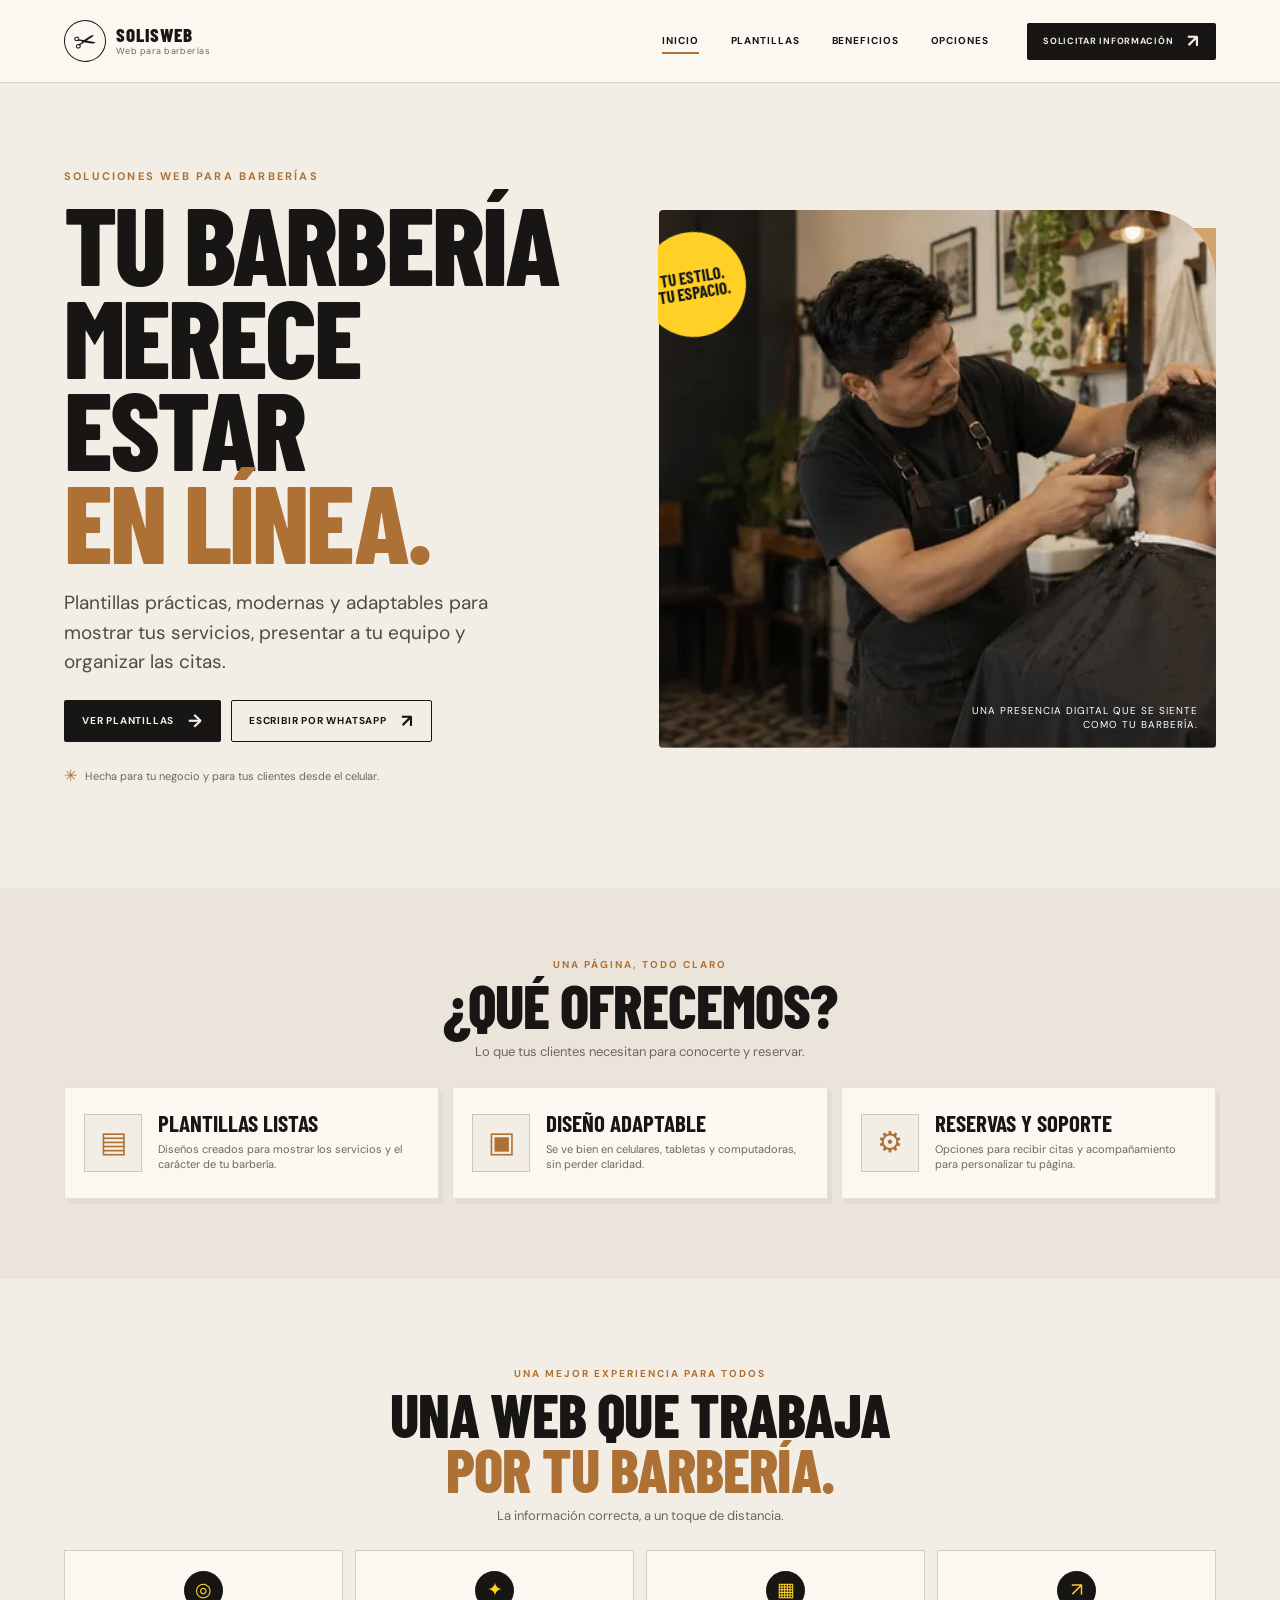
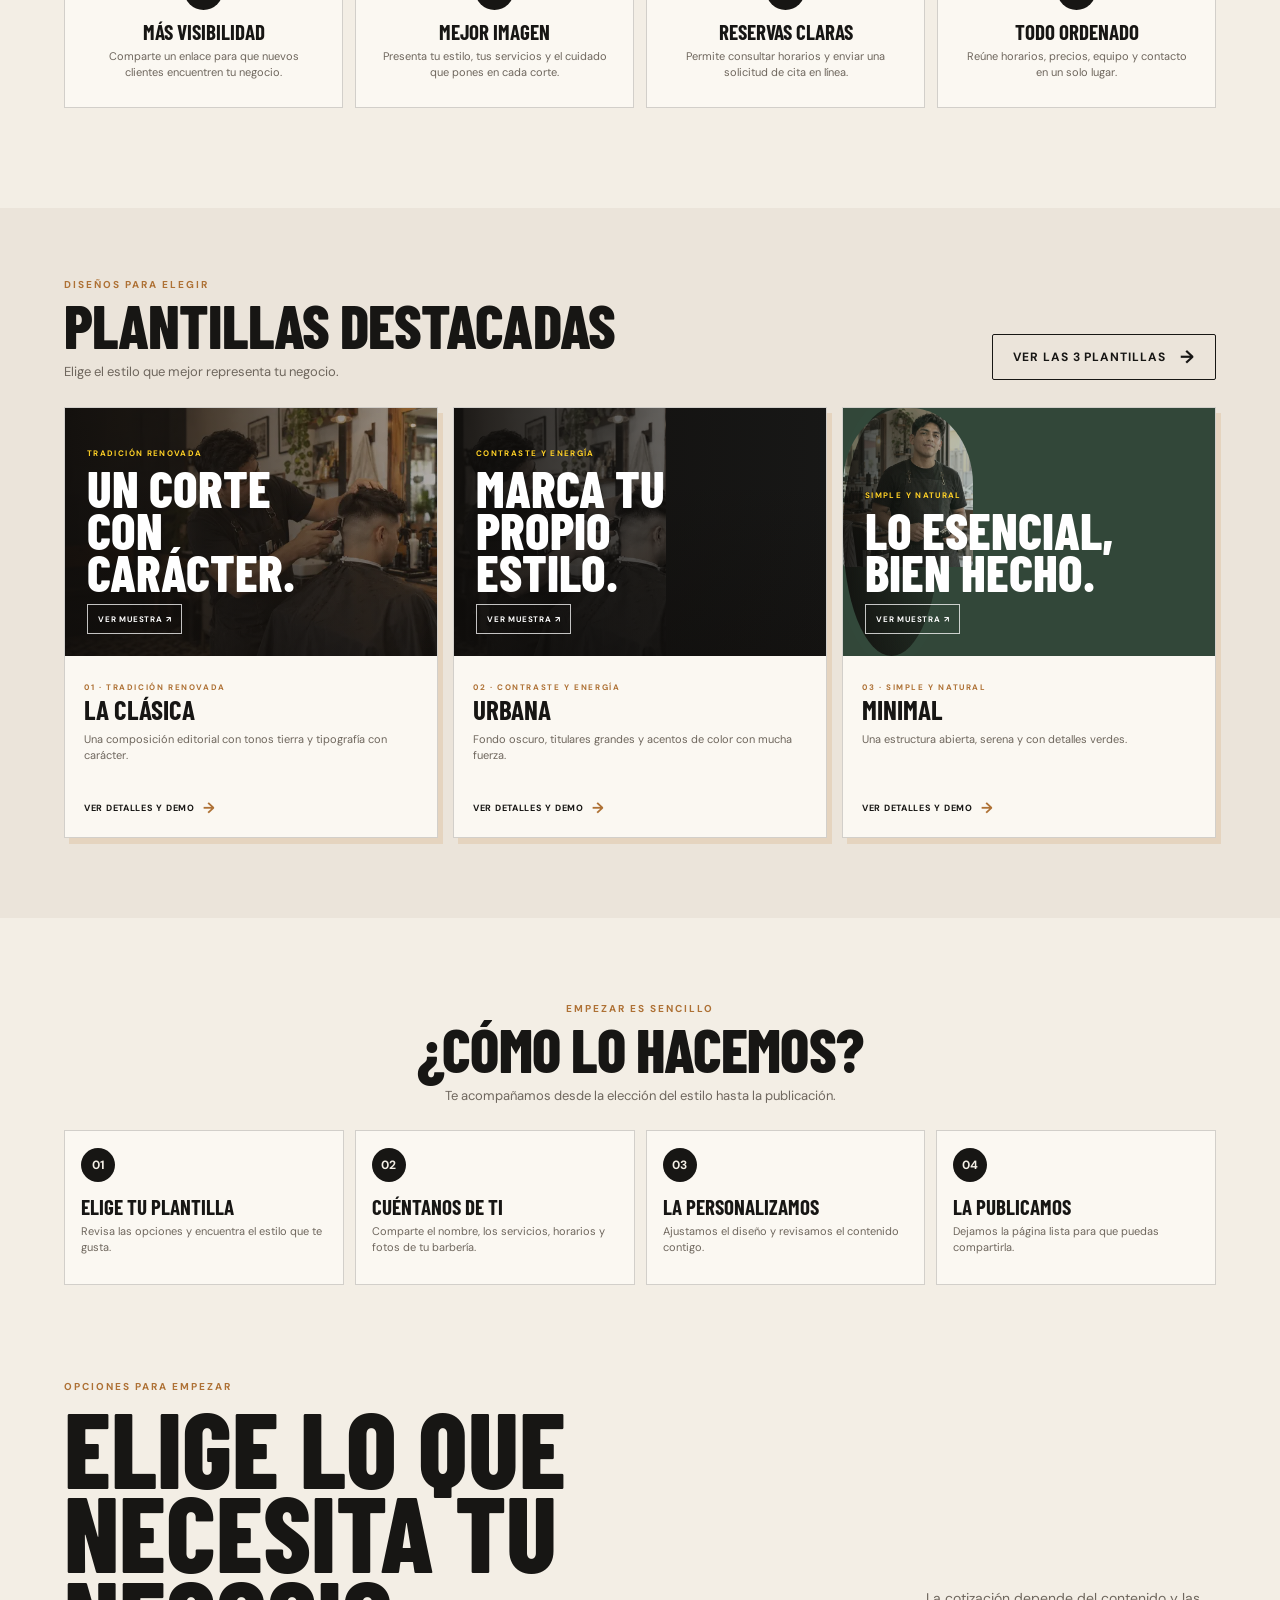
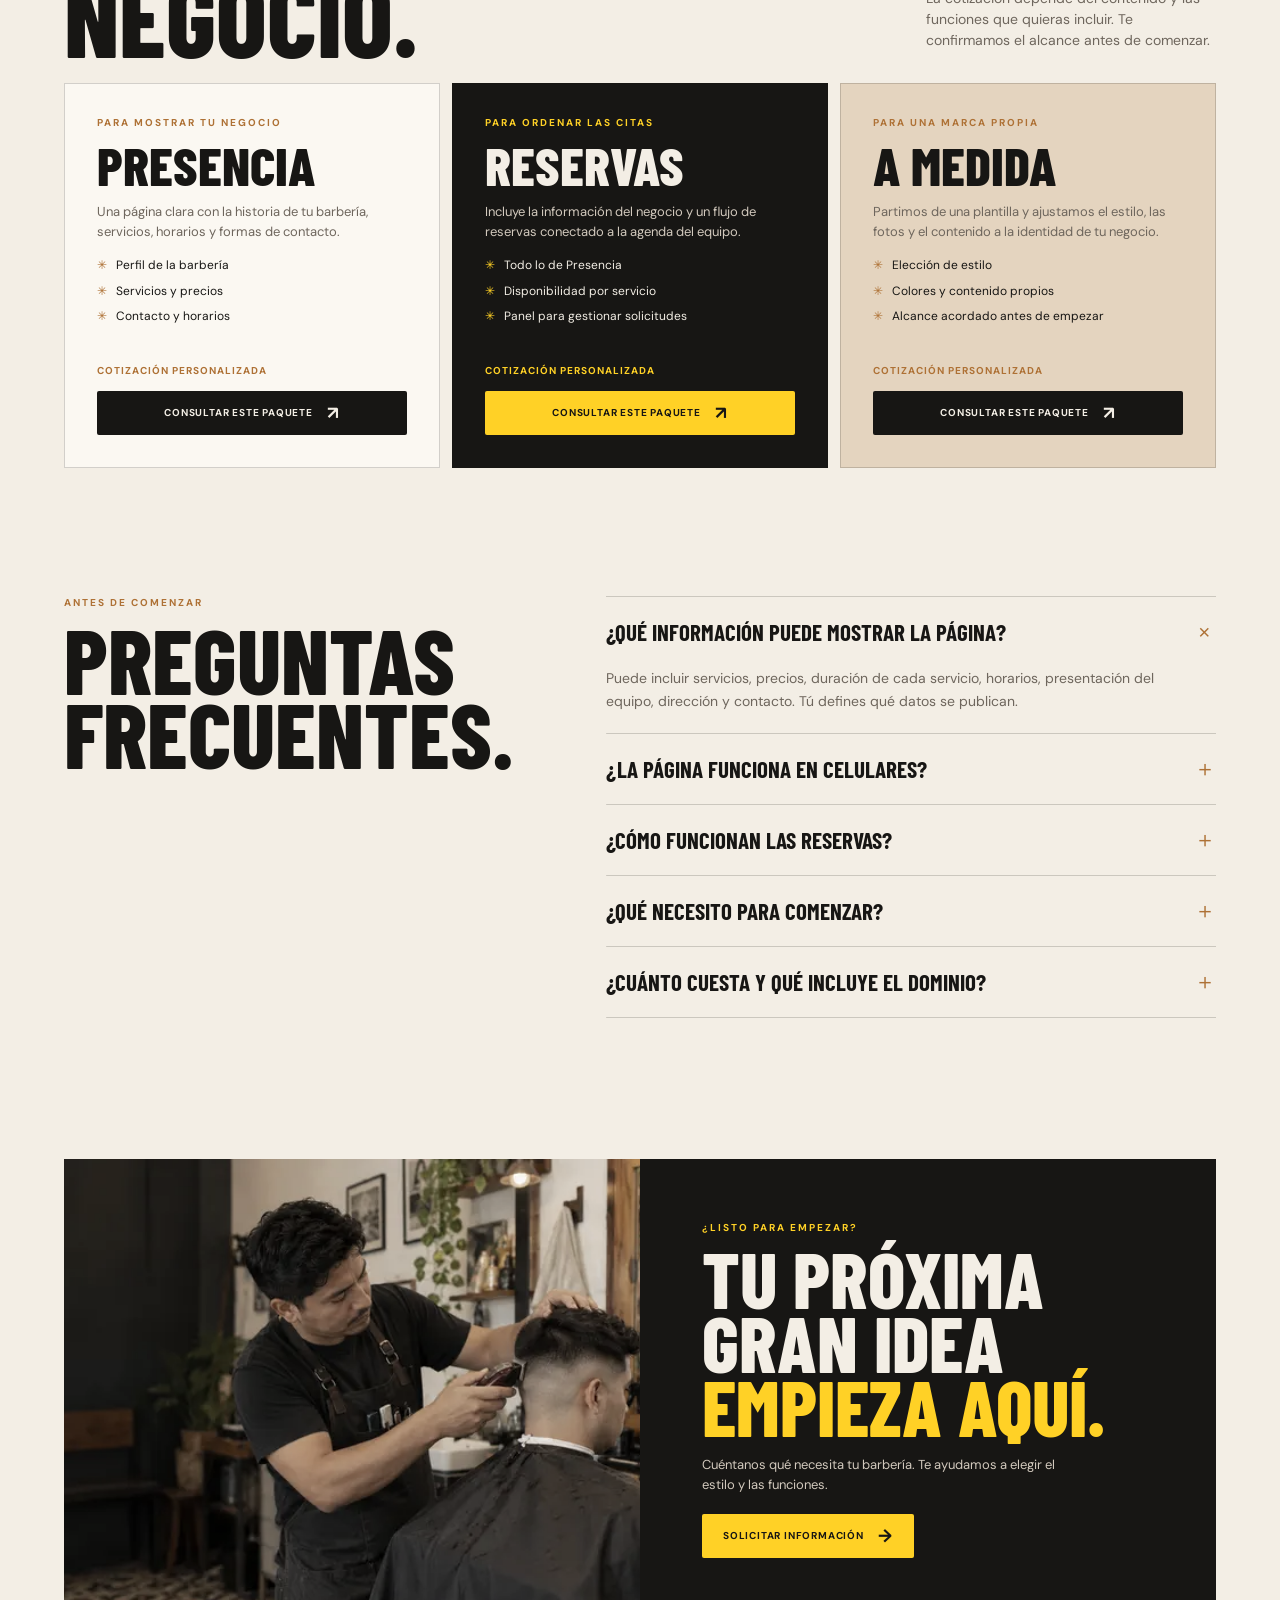
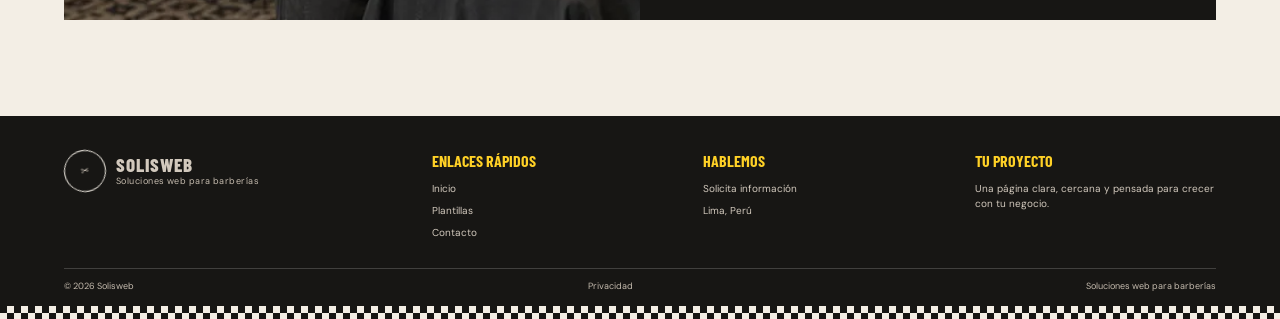
==== commit 91593b11: "Cambiar marca del sitio a Solisweb" ====
--- a/preview/index.html
+++ b/preview/index.html
@@ -3,22 +3,22 @@
 <head>
   <meta charset="utf-8">
   <meta name="viewport" content="width=device-width, initial-scale=1">
-  <meta name="description" content="OnlyFive crea páginas web para barberías: servicios, perfiles, horarios y reservas en un solo lugar.">
-  <meta property="og:type" content="website"><meta property="og:locale" content="es_PE"><meta property="og:site_name" content="OnlyFive"><meta property="og:title" content="OnlyFive — Webs para barberías"><meta property="og:description" content="Una página para mostrar tus servicios, presentar a tus barberos y facilitar las reservas de tus clientes.">
+  <meta name="description" content="Solisweb crea páginas web para barberías: servicios, perfiles, horarios y reservas en un solo lugar.">
+  <meta property="og:type" content="website"><meta property="og:locale" content="es_PE"><meta property="og:site_name" content="Solisweb"><meta property="og:title" content="Solisweb — Webs para barberías"><meta property="og:description" content="Una página para mostrar tus servicios, presentar a tus barberos y facilitar las reservas de tus clientes.">
   <meta name="twitter:card" content="summary"><meta name="theme-color" content="#f3eee5">
-  <title>OnlyFive — Webs para barberías</title>
+  <title>Solisweb — Webs para barberías</title>
   <link rel="stylesheet" href="assets/styles.css"><script src="assets/app.js" defer></script>
 </head>
 <body class="home-page">
   <a class="skip-link" href="#contenido">Saltar al contenido</a><div class="scroll-progress" aria-hidden="true"></div>
   <header class="site-header" id="inicio"><nav class="nav wrap brand-nav" aria-label="Navegación principal">
-    <a class="brand-lockup" href="#inicio" aria-label="OnlyFive, inicio"><span class="brand-symbol" aria-hidden="true">✂</span><span><strong>ONLYFIVE</strong><small>Web para barberías</small></span></a>
+    <a class="brand-lockup" href="#inicio" aria-label="Solisweb, inicio"><span class="brand-symbol" aria-hidden="true">✂</span><span><strong>SOLISWEB</strong><small>Web para barberías</small></span></a>
     <div class="nav-menu"><a class="nav-link" href="#inicio" aria-current="page">Inicio</a><a class="nav-link" href="plantillas.html">Plantillas</a><a class="nav-link" href="#beneficios">Beneficios</a><a class="nav-link" href="#paquetes">Opciones</a></div>
     <a class="button button-dark nav-cta" href="contacto.html">Solicitar información <span aria-hidden="true">↗</span></a>
   </nav></header>
   <main id="contenido">
     <section class="home-hero wrap" aria-labelledby="home-title">
-      <div class="home-hero-copy reveal"><p class="eyebrow">Soluciones web para barberías</p><h1 id="home-title">Tu barbería<br>merece estar<br><em>en línea.</em></h1><p class="home-hero-lead">Plantillas prácticas, modernas y adaptables para mostrar tus servicios, presentar a tu equipo y organizar las citas.</p><div class="hero-actions"><a class="button button-dark" href="plantillas.html">Ver plantillas <span aria-hidden="true">→</span></a><a class="button button-outline" href="https://wa.me/?text=Hola%20OnlyFive%2C%20quiero%20una%20p%C3%A1gina%20web%20para%20mi%20barber%C3%ADa." target="_blank" rel="noopener noreferrer">Escribir por WhatsApp <span aria-hidden="true">↗</span></a></div><p class="home-hero-note"><span aria-hidden="true">✳</span> Hecha para tu negocio y para tus clientes desde el celular.</p></div>
+      <div class="home-hero-copy reveal"><p class="eyebrow">Soluciones web para barberías</p><h1 id="home-title">Tu barbería<br>merece estar<br><em>en línea.</em></h1><p class="home-hero-lead">Plantillas prácticas, modernas y adaptables para mostrar tus servicios, presentar a tu equipo y organizar las citas.</p><div class="hero-actions"><a class="button button-dark" href="plantillas.html">Ver plantillas <span aria-hidden="true">→</span></a><a class="button button-outline" href="https://wa.me/?text=Hola%20Solisweb%2C%20quiero%20una%20p%C3%A1gina%20web%20para%20mi%20barber%C3%ADa." target="_blank" rel="noopener noreferrer">Escribir por WhatsApp <span aria-hidden="true">↗</span></a></div><p class="home-hero-note"><span aria-hidden="true">✳</span> Hecha para tu negocio y para tus clientes desde el celular.</p></div>
       <div class="home-hero-visual reveal"><picture><source type="image/webp" srcset="assets/barberia-720.webp 720w, assets/barberia-1440.webp 1440w" sizes="(max-width: 760px) calc(100vw - 36px), 48vw"><img src="assets/barberia.png" alt="Barbero realizando un corte en una barbería" fetchpriority="high" decoding="async"></picture><span class="home-hero-stamp">Tu estilo.<br>Tu espacio.</span><span class="home-hero-caption">Una presencia digital que se siente como tu barbería.</span></div>
     </section>
     <section class="home-offerings section-band"><div class="wrap"><div class="compact-heading"><p class="eyebrow">Una página, todo claro</p><h2>¿Qué ofrecemos?</h2><p>Lo que tus clientes necesitan para conocerte y reservar.</p></div><div class="offering-grid">
@@ -43,7 +43,7 @@
     <section class="faq wrap" id="preguntas"><div class="faq-heading reveal"><p class="eyebrow">Antes de comenzar</p><h2>Preguntas<br>frecuentes.</h2></div><div class="faq-list"><details class="faq-item reveal" open><summary>¿Qué información puede mostrar la página?<span>＋</span></summary><p>Puede incluir servicios, precios, duración de cada servicio, horarios, presentación del equipo, dirección y contacto. Tú defines qué datos se publican.</p></details><details class="faq-item reveal"><summary>¿La página funciona en celulares?<span>＋</span></summary><p>Sí. El diseño se adapta a pantallas pequeñas y los botones de contacto y reserva se pueden usar desde el celular.</p></details><details class="faq-item reveal"><summary>¿Cómo funcionan las reservas?<span>＋</span></summary><p>El cliente envía una solicitud con el servicio, el barbero y un horario disponible. La cita queda pendiente hasta que la barbería la confirme.</p></details><details class="faq-item reveal"><summary>¿Qué necesito para comenzar?<span>＋</span></summary><p>El nombre de la barbería, sus servicios y precios, horarios, formas de contacto y, si tienes, fotos o logotipo. Podemos acordar qué material falta antes de empezar.</p></details><details class="faq-item reveal"><summary>¿Cuánto cuesta y qué incluye el dominio?<span>＋</span></summary><p>El costo se cotiza según el contenido y las funciones que necesites. El dominio y el alojamiento se especifican en la cotización antes de iniciar.</p></details></div></section>
     <section class="home-contact wrap" id="contacto"><div class="home-contact-image"><picture><source type="image/webp" srcset="assets/barberia-720.webp 720w, assets/barberia-1440.webp 1440w" sizes="(max-width: 760px) 100vw, 48vw"><img src="assets/barberia.png" alt="Interior cálido de una barbería" loading="lazy"></picture></div><div class="home-contact-copy"><p class="eyebrow">¿Listo para empezar?</p><h2>Tu próxima<br>gran idea<br><em>empieza aquí.</em></h2><p>Cuéntanos qué necesita tu barbería. Te ayudamos a elegir el estilo y las funciones.</p><a class="button button-light" href="contacto.html">Solicitar información <span>→</span></a></div></section>
   </main>
-  <footer class="site-footer"><div class="wrap site-footer-main"><a class="brand-lockup footer-lockup" href="#inicio"><span class="brand-symbol" aria-hidden="true">✂</span><span><strong>ONLYFIVE</strong><small>Soluciones web para barberías</small></span></a><div><h2>Enlaces rápidos</h2><a href="#inicio">Inicio</a><a href="plantillas.html">Plantillas</a><a href="contacto.html">Contacto</a></div><div><h2>Hablemos</h2><a href="contacto.html">Solicita información</a><span>Lima, Perú</span></div><div><h2>Tu proyecto</h2><p>Una página clara, cercana y pensada para crecer con tu negocio.</p></div></div><div class="wrap site-footer-bottom"><span>© 2026 OnlyFive</span><a href="privacidad.html">Privacidad</a><span>Soluciones web para barberías</span></div></footer>
+  <footer class="site-footer"><div class="wrap site-footer-main"><a class="brand-lockup footer-lockup" href="#inicio"><span class="brand-symbol" aria-hidden="true">✂</span><span><strong>SOLISWEB</strong><small>Soluciones web para barberías</small></span></a><div><h2>Enlaces rápidos</h2><a href="#inicio">Inicio</a><a href="plantillas.html">Plantillas</a><a href="contacto.html">Contacto</a></div><div><h2>Hablemos</h2><a href="contacto.html">Solicita información</a><span>Lima, Perú</span></div><div><h2>Tu proyecto</h2><p>Una página clara, cercana y pensada para crecer con tu negocio.</p></div></div><div class="wrap site-footer-bottom"><span>© 2026 Solisweb</span><a href="privacidad.html">Privacidad</a><span>Soluciones web para barberías</span></div></footer>
   <div class="checker" aria-hidden="true"></div>
 </body>
 </html>
